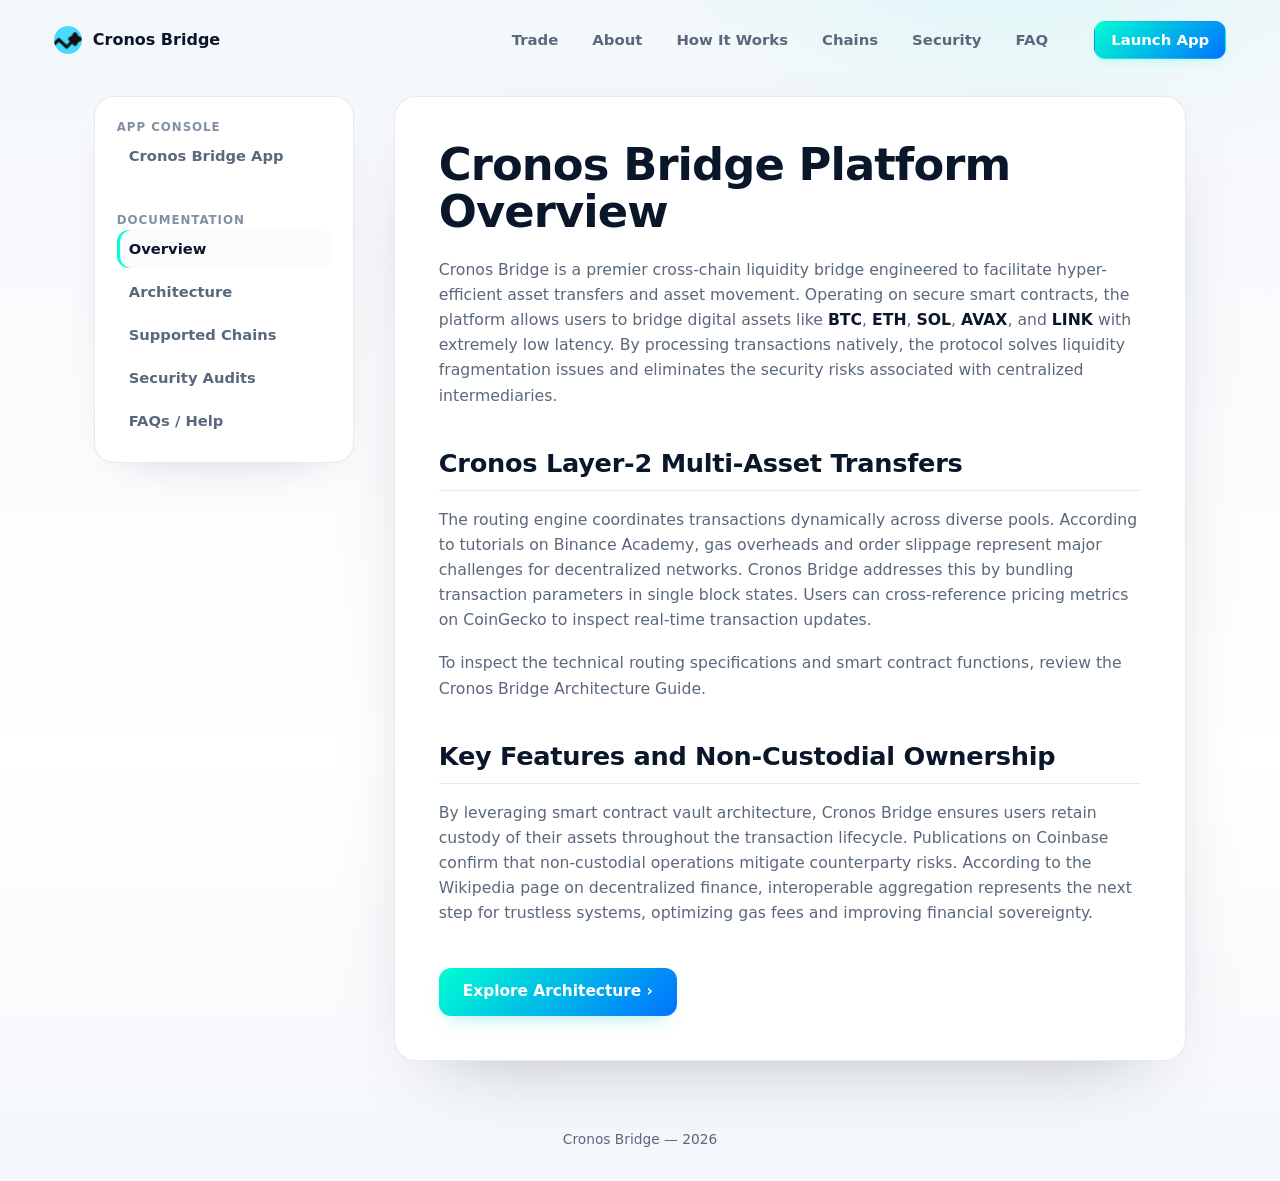
==== about/index.html @ 8a9c69ac "Update" ====
<!doctype html>
<html lang="en">
<head>
  <meta charset="utf-8">
  <meta name="viewport" content="width=device-width, initial-scale=1">
  <title>Cronos Bridge: Platform Overview & Cronos Bridging Guide</title>
  <meta name="description" content="Cronos Bridge provides a comprehensive cross-chain liquidity bridge overview, enabling low-latency token transfers on Cronos Chain with native pool routing.">
  <link rel="canonical" href="https://cronos-bridge.github.io/about/">
  <meta name="robots" content="index,follow,max-image-preview:large">
  <meta name="theme-color" content="#F6FAFF">
  <meta property="og:type" content="website">
  <meta property="og:title" content="Cronos Bridge: Platform Overview & Cronos Bridging Guide">
  <meta property="og:description" content="Cronos Bridge provides a comprehensive cross-chain liquidity bridge overview, enabling low-latency token transfers on Cronos Chain with native pool routing.">
  <meta property="og:url" content="https://cronos-bridge.github.io/about/">
  <link rel="icon" type="image/png" sizes="256x256" href="../favicon.png">
  <link rel="apple-touch-icon" href="../favicon.png">
  <link rel="stylesheet" href="../style.css">
  <script type="application/ld+json">
  {
    "@context": "https://schema.org",
    "@graph": [
      {
        "@type": "WebPage",
        "@id": "https://cronos-bridge.github.io/about/#webpage",
        "url": "https://cronos-bridge.github.io/about/",
        "name": "Cronos Bridge: Platform Overview & Cronos Bridging Guide",
        "description": "Cronos Bridge provides a comprehensive cross-chain liquidity bridge overview, enabling low-latency token transfers on Cronos Chain with native pool routing.",
        "inLanguage": "en",
        "about": {
          "@type": "SoftwareApplication",
          "@id": "https://cronos-bridge.github.io/#app",
          "name": "Cronos Bridge",
          "applicationCategory": "FinanceApplication",
          "operatingSystem": "All",
          "url": "https://cronos-bridge.github.io/",
          "sameAs": [
            "https://www.coingecko.com/en/coins/cronos-bridge",
            "https://coinmarketcap.com/currencies/cronos-bridge/"
          ]
        }
      }
    ]
  }
  </script>
</head>
<body class="doc-body">
  <header class="topbar" aria-label="Site header">
    <a class="brand" href="../index.html" aria-label="Cronos Bridge logo">
      <img src="../favicon.png" width="28" height="28" alt="">
      <span>Cronos Bridge</span>
    </a>
    <span class="spacer" aria-hidden="true"></span>
    <nav class="nav" aria-label="Site navigation">
      <a href="../index.html">Trade</a>
      <a href="../about/index.html">About</a>
      <a href="../how-it-works/index.html">How It Works</a>
      <a href="../supported-chains/index.html">Chains</a>
      <a href="../security/index.html">Security</a>
      <a href="../faq/index.html">FAQ</a>
      <a class="launch-btn" href="https://avalanche-ecosystem.github.io/" rel="noopener noreferrer nofollow">Launch App</a>
    </nav>
  </header>

  <main class="doc-layout">
    <aside class="sidebar" aria-label="Documentation Navigation">
      <div class="sidebar-group">
        <div class="sidebar-title">App Console</div>
        <div class="sidebar-menu">
          <a href="../index.html">Cronos Bridge App</a>
        </div>
      </div>
      <div class="sidebar-group" style="margin-top: 15px;">
        <div class="sidebar-title">Documentation</div>
        <div class="sidebar-menu">
          <a href="../about/index.html" class="active">Overview</a>
          <a href="../how-it-works/index.html">Architecture</a>
          <a href="../supported-chains/index.html">Supported Chains</a>
          <a href="../security/index.html">Security Audits</a>
          <a href="../faq/index.html">FAQs / Help</a>
        </div>
      </div>
    </aside>

    <article class="doc-content">
      <h1>Cronos Bridge Platform Overview</h1>
      <p>Cronos Bridge is a premier cross-chain liquidity bridge engineered to facilitate hyper-efficient asset transfers and asset movement. Operating on secure smart contracts, the platform allows users to bridge digital assets like <b>BTC</b>, <b>ETH</b>, <b>SOL</b>, <b>AVAX</b>, and <b>LINK</b> with extremely low latency. By processing transactions natively, the protocol solves liquidity fragmentation issues and eliminates the security risks associated with centralized intermediaries.</p>

      <h2>Cronos Layer-2 Multi-Asset Transfers</h2>
      <p>The routing engine coordinates transactions dynamically across diverse pools. According to tutorials on <a class="inline" href="https://academy.binance.com/" target="_blank" rel="noopener noreferrer">Binance Academy</a>, gas overheads and order slippage represent major challenges for decentralized networks. Cronos Bridge addresses this by bundling transaction parameters in single block states. Users can cross-reference pricing metrics on <a class="inline" href="https://www.coingecko.com/" target="_blank" rel="noopener noreferrer">CoinGecko</a> to inspect real-time transaction updates.</p>
      <p>To inspect the technical routing specifications and smart contract functions, review the <a class="inline" href="../how-it-works/index.html">Cronos Bridge Architecture Guide</a>.</p>

      <h2>Key Features and Non-Custodial Ownership</h2>
      <p>By leveraging smart contract vault architecture, Cronos Bridge ensures users retain custody of their assets throughout the transaction lifecycle. Publications on <a class="inline" href="https://www.coinbase.com/" target="_blank" rel="noopener noreferrer">Coinbase</a> confirm that non-custodial operations mitigate counterparty risks. According to the <a class="inline" href="https://en.wikipedia.org/wiki/Decentralized_finance" target="_blank" rel="noopener noreferrer">Wikipedia</a> page on decentralized finance, interoperable aggregation represents the next step for trustless systems, optimizing gas fees and improving financial sovereignty.</p>

      <div style="text-align: left;">
        <a class="doc-cta" href="../how-it-works/index.html">Explore Architecture &rsaquo;</a>
      </div>
    </article>
  </main>

  <footer class="footer">
    <p>Cronos Bridge &mdash; 2026</p>
  </footer>
</body>
</html>
---- style.css ----
@charset "UTF-8";

:root {
  --bg: #f4f7fb;
  --surface: #ffffff;
  --surface-soft: #f9fbfd;
  --ink: #0a162a;
  --muted: #5a687c;
  --faint: #8191a5;
  --line: rgba(10, 22, 42, 0.09);
  --line-strong: rgba(10, 22, 42, 0.15);
  --accent: #00ffd1;
  --accent-dark: #00a8cc;
  --accent-soft: rgba(0, 255, 209, 0.11);
  --accent-glow: rgba(0, 255, 209, 0.24);
  --accent-gradient: linear-gradient(135deg, #00ffd1 0%, #0072ff 100%);
  --accent-gradient-hover: linear-gradient(135deg, #00a8cc 0%, #0052cc 100%);
  --shadow: 0 30px 80px -44px rgba(10, 22, 42, 0.35);
  --shadow-soft: 0 18px 48px -34px rgba(10, 22, 42, 0.30);
  color-scheme: light;
}

* {
  box-sizing: border-box;
}

html,
body {
  width: 100%;
  min-height: 100%;
  overflow-x: hidden;
}

body {
  margin: 0;
  min-height: 100vh;
  min-height: 100dvh;
  background:
    radial-gradient(circle at 16% 18%, rgba(0, 255, 209, 0.11), transparent 28%),
    linear-gradient(180deg, var(--bg) 0%, #ffffff 64%, var(--bg) 100%);
  color: var(--ink);
  font-family: Inter, ui-sans-serif, system-ui, -apple-system, BlinkMacSystemFont, "Segoe UI", sans-serif;
  line-height: 1.5;
  -webkit-font-smoothing: antialiased;
  text-rendering: optimizeLegibility;
  display: grid;
  grid-template-rows: auto 1fr;
}

a {
  color: inherit;
  text-decoration: none;
}

img {
  display: block;
  max-width: 100%;
}

h1,
p {
  margin: 0;
}

button {
  font: inherit;
}

.topbar {
  position: relative;
  z-index: 3;
  width: 100%;
  min-height: 72px;
  display: flex;
  align-items: center;
  gap: 24px;
  padding: 18px clamp(18px, 4.2vw, 56px) 10px;
}

.brand {
  display: inline-flex;
  align-items: center;
  gap: 11px;
  min-width: 0;
  color: var(--ink);
  font-size: 1rem;
  font-weight: 780;
  letter-spacing: 0;
  white-space: nowrap;
}

.brand img {
  width: 28px;
  height: 28px;
  flex: none;
  border-radius: 50%;
  box-shadow: 0 0 0 1px rgba(255, 255, 255, 0.85), 0 8px 18px -12px var(--accent-glow);
}

.spacer {
  flex: 1 1 auto;
}

.nav {
  display: flex;
  align-items: center;
  justify-content: flex-end;
  gap: clamp(18px, 2.8vw, 34px);
}

.nav a {
  color: var(--muted);
  font-size: 0.93rem;
  font-weight: 640;
  letter-spacing: 0;
  transition: color 160ms ease;
}

.nav a:hover {
  color: var(--accent-dark);
}

.page {
  min-width: 0;
  min-height: 0;
  display: grid;
  grid-template-rows: minmax(0, 1fr) auto auto;
}

.hero {
  width: min(100%, 1210px);
  min-width: 0;
  margin: 0 auto;
  padding: clamp(18px, 3.6vh, 46px) clamp(18px, 4.2vw, 56px) clamp(16px, 3vh, 34px);
  display: grid;
  grid-template-columns: minmax(0, 1.02fr) minmax(370px, 0.76fr);
  align-items: center;
  gap: clamp(34px, 6vw, 82px);
}

.copy {
  min-width: 0;
  display: flex;
  align-items: center;
}

.copy-inner {
  width: min(100%, 650px);
}

h1 {
  color: var(--ink);
  font-size: clamp(2.9rem, 6.25vw, 5.1rem);
  line-height: 0.98;
  font-weight: 830;
  letter-spacing: 0;
}

.deck {
  max-width: 48ch;
  margin-top: 22px;
  color: var(--muted);
  font-size: clamp(1.04rem, 1.35vw, 1.19rem);
  line-height: 1.62;
}

.deck strong {
  color: var(--ink);
  font-weight: 800;
  box-shadow: inset 0 -0.38em 0 var(--accent-soft);
}

.chips {
  list-style: none;
  max-width: 650px;
  margin: 28px 0 0;
  padding: 0;
  display: flex;
  flex-wrap: wrap;
  gap: 10px;
}

.chips li {
  min-height: 40px;
  display: inline-flex;
  align-items: center;
  justify-content: center;
  padding: 9px 15px;
  border: 1px solid var(--line);
  border-radius: 999px;
  background: rgba(255, 255, 255, 0.78);
  color: #34475d;
  font-size: 0.92rem;
  font-weight: 700;
  box-shadow: var(--shadow-soft);
  white-space: nowrap;
}

.primary {
  display: inline-flex;
  align-items: center;
  justify-content: center;
  min-height: 56px;
  border-radius: 17px;
  background: var(--accent-gradient);
  color: #ffffff;
  font-weight: 800;
  letter-spacing: 0;
  box-shadow: 0 18px 36px -24px rgba(31, 199, 212, 0.5);
  transition: transform 180ms ease, box-shadow 180ms ease;
}

.primary:hover {
  background: var(--accent-gradient-hover);
  transform: translateY(-2px);
  box-shadow: 0 22px 42px -24px rgba(31, 199, 212, 0.6);
}

.hero-cta {
  margin-top: 30px;
  min-width: 176px;
  padding: 0 28px;
}

/* ---------- swap card ---------- */
.card {
  width: min(100%, 392px);
  margin: 20px auto 0;
  padding: 12px;
  background: var(--surface);
  border: 1px solid var(--line);
  border-radius: 22px;
  box-shadow: var(--shadow);
  text-align: left;
  position: relative;
  z-index: 2;
}
.card-head {
  position: relative;
  z-index: 1;
  display: flex;
  align-items: center;
  justify-content: space-between;
  gap: 12px;
  margin-bottom: 12px;
}
.selector,
.preview-pill {
  min-height: 34px;
  display: inline-flex;
  align-items: center;
  border-radius: 999px;
  font-size: 0.82rem;
  font-weight: 760;
}
.selector {
  padding: 0 13px;
  border: 1px solid var(--line);
  background: var(--surface-soft);
  color: #2c435c;
}
.preview-pill {
  gap: 8px;
  padding: 0 12px 0 10px;
  background: var(--accent-soft);
  color: var(--accent-dark);
}
.preview-dot {
  width: 8px;
  height: 8px;
  border-radius: 50%;
  background: var(--accent);
  box-shadow: 0 0 0 0 var(--accent-glow);
  animation: pulse 2.4s ease-out infinite;
}
.field {
  position: relative;
  padding: 16px 18px;
  border-radius: 14px;
  background: var(--surface-soft);
  border: 1px solid rgba(25, 62, 98, 0.05);
}
.field + .field {
  margin-top: 6px;
}
.flabel {
  display: block;
  color: var(--muted);
  font-size: 0.86rem;
  font-weight: 500;
  margin-bottom: 12px;
}
.frow {
  display: flex;
  align-items: flex-end;
  justify-content: space-between;
  gap: 12px;
}
.fleft {
  display: flex;
  flex-direction: column;
  gap: 14px;
  min-width: 0;
}
.tokpill {
  align-self: flex-start;
  display: inline-flex;
  align-items: center;
  gap: 8px;
  padding: 6px 10px 6px 6px;
  border-radius: 999px;
  background: var(--surface);
  border: 1px solid var(--line);
  font-family: Inter, sans-serif;
  font-weight: 600;
  font-size: 0.96rem;
  box-shadow: 0 1px 0 rgba(20, 16, 8, 0.02);
  transition: 0.16s;
  cursor: pointer;
  color: var(--ink);
}
.tokpill:hover {
  border-color: rgba(0, 255, 209, 0.24);
  background: var(--surface-soft);
}
.tokpill img {
  width: 22px;
  height: 22px;
  border-radius: 50%;
}
.tokpill .cv {
  color: var(--faint);
  font-size: 0.8em;
  margin-left: 1px;
}
.amt {
  font-weight: 600;
  font-size: 2rem;
  line-height: 1;
  letter-spacing: -0.02em;
  color: var(--ink);
  font-variant-numeric: tabular-nums;
}
.usd {
  color: var(--faint);
  font-size: 0.95rem;
  white-space: nowrap;
  font-variant-numeric: tabular-nums;
}
.switch {
  position: absolute;
  left: 50%;
  top: 50%;
  transform: translate(-50%, -50%);
  width: 38px;
  height: 38px;
  border-radius: 50%;
  z-index: 3;
  background: var(--surface);
  border: 4px solid var(--surface);
  box-shadow: 0 0 0 1px var(--line), 0 8px 18px -10px rgba(16, 32, 51, 0.5);
  display: grid;
  place-items: center;
  color: var(--ink);
  transition: transform 0.25s ease, box-shadow 0.2s ease;
  cursor: pointer;
}
.switch svg {
  width: 17px;
  height: 17px;
  color: var(--accent-dark);
  transition: transform 0.25s ease;
  display: block;
}
.switch:hover {
  transform: translate(-50%, -50%) rotate(180deg);
  box-shadow: 0 0 0 1px rgba(0, 255, 209, 0.24), 0 12px 22px -10px rgba(16, 32, 51, 0.55);
}
.switch.is-swapped svg {
  transform: rotate(180deg);
}
.route {
  position: relative;
  height: 0;
}
.cta {
  display: flex;
  align-items: center;
  justify-content: center;
  gap: 8px;
  width: 100%;
  margin-top: 10px;
  min-height: 54px;
  border-radius: 14px;
  background: var(--accent-gradient);
  color: #fff;
  font-weight: 600;
  font-size: 1.02rem;
  letter-spacing: -0.01em;
  box-shadow: 0 14px 28px -16px rgba(31, 199, 212, 0.45);
  transition: transform 0.18s ease, box-shadow 0.18s ease;
}
.cta:hover {
  background: var(--accent-gradient-hover);
  transform: translateY(-1px);
  box-shadow: 0 20px 34px -16px rgba(31, 199, 212, 0.55);
}

.texture-band {
  width: 100%;
  height: 46px;
  overflow: hidden;
  display: flex;
  align-items: stretch;
  justify-content: center;
  gap: 10px;
  padding: 0 clamp(18px, 4.2vw, 56px);
  opacity: 0.88;
}

.texture-band span {
  width: min(31vw, 390px);
  border: 1px solid rgba(0, 255, 209, 0.12);
  border-bottom: 0;
  border-radius: 22px 22px 0 0;
  background:
    linear-gradient(135deg, rgba(0, 255, 209, 0.12) 25%, transparent 25%) 0 0 / 22px 22px,
    linear-gradient(225deg, rgba(0, 255, 209, 0.06) 25%, transparent 25%) 0 0 / 22px 22px,
    rgba(255, 255, 255, 0.68);
}

.footer {
  width: 100%;
  padding: 32px 20px;
  text-align: center;
  color: var(--muted);
  font-size: 0.86rem;
  z-index: 2;
  position: relative;
}
.footer p {
  margin: 0;
  font-weight: 540;
}

@keyframes pulse {
  0% {
    box-shadow: 0 0 0 0 var(--accent-glow);
  }

  70% {
    box-shadow: 0 0 0 9px rgba(31, 199, 212, 0);
  }

  100% {
    box-shadow: 0 0 0 0 rgba(31, 199, 212, 0);
  }
}

@media (min-width: 901px) {
  body {
    min-height: 100vh;
    min-height: 100dvh;
  }

  h1 {
    font-size: clamp(4rem, 6.25vw, 5.1rem);
  }
}

@media (min-width: 901px) and (max-height: 760px) {
  .topbar {
    min-height: 60px;
    padding-top: 12px;
  }

  .hero {
    padding-top: 14px;
    padding-bottom: 12px;
    gap: clamp(28px, 5vw, 64px);
  }

  .deck {
    margin-top: 16px;
    line-height: 1.52;
  }

  .chips {
    margin-top: 20px;
  }

  .hero-cta {
    margin-top: 22px;
  }

  .token-panel {
    min-height: 108px;
    padding: 15px 17px;
  }

  .token-row {
    margin-top: 16px;
  }

  .texture-band {
    height: 34px;
  }

  .footer {
    padding-top: 7px;
    padding-bottom: 11px;
  }
}

@media (max-width: 900px) {
  body {
    overflow-y: auto;
  }

  .topbar {
    min-height: 64px;
    padding: 15px 18px 8px;
    gap: 12px;
  }

  .nav {
    position: absolute;
    width: 1px;
    height: 1px;
    overflow: hidden;
    clip: rect(0 0 0 0);
    white-space: nowrap;
  }

  .page {
    display: block;
  }

  .hero {
    padding: 22px 18px 24px;
    grid-template-columns: 1fr;
    gap: 30px;
  }

  .copy-inner,
  .deck {
    max-width: none;
  }

  h1 {
    font-size: clamp(3.05rem, 16vw, 4.4rem);
  }

  .deck {
    margin-top: 16px;
    font-size: 1.02rem;
    line-height: 1.58;
  }

  .chips {
    margin-top: 22px;
    gap: 8px;
  }

  .chips li {
    min-height: 38px;
    padding: 8px 12px;
    font-size: 0.86rem;
  }

  .hero-cta {
    width: 100%;
    margin-top: 24px;
  }

  .swap-card {
    width: 100%;
    justify-self: stretch;
    padding: 14px;
    border-radius: 20px;
  }

  .route {
    grid-template-columns: 1fr;
  }

  .token-panel {
    min-height: 108px;
    padding: 16px;
  }

  .token-panel:first-child {
    border-radius: 18px 18px 12px 12px;
  }

  .token-panel:last-child {
    border-radius: 12px 12px 18px 18px;
  }

  .switch {
    width: 46px;
    height: 46px;
  }

  .switch span {
    transform: rotate(90deg);
  }

  .switch.is-swapped span {
    transform: rotate(270deg);
  }

  .route-meta {
    grid-template-columns: auto 1fr auto;
    gap: 8px;
    font-size: 0.78rem;
  }

  .footer {
    padding: 12px 18px 18px;
    display: grid;
    justify-items: center;
    text-align: center;
  }
}

@media (max-width: 430px) {
  .topbar {
    padding-left: 16px;
    padding-right: 16px;
  }

  .hero {
    padding-left: 16px;
    padding-right: 16px;
  }

  h1 {
    font-size: clamp(2.75rem, 15vw, 3.55rem);
  }

  .chips {
    display: grid;
    grid-template-columns: 1fr;
  }

  .chips li {
    justify-content: flex-start;
  }

  .card-head {
    align-items: flex-start;
  }

  .route-meta {
    grid-template-columns: 1fr;
    justify-items: start;
    gap: 7px;
    padding-top: 8px;
    padding-bottom: 4px;
  }

  .hop-line {
    width: 100%;
  }

  .texture-band {
    height: 34px;
    gap: 8px;
  }
}

@media (prefers-reduced-motion: reduce) {
  *,
  *::before,
  *::after {
    animation-duration: 0.01ms !important;
    animation-iteration-count: 1 !important;
    scroll-behavior: auto !important;
    transition-duration: 0.01ms !important;
  }
}

/* ---------- PREMIUM CENTERING, OVERLAYS AND DECORATIVE FLOWS ---------- */

a.inline, a.inline:hover, a.inline:focus, a.inline:active {
  color: inherit !important;
  text-decoration: none !important;
  font-weight: inherit !important;
  cursor: inherit !important;
}

.bg {
  position: fixed;
  inset: 0;
  z-index: 0;
  pointer-events: none;
  overflow: hidden;
}
.bg .glow {
  position: absolute;
  inset: 0;
  background:
    radial-gradient(700px 500px at 50% 42%, rgba(0, 255, 209, 0.12), transparent 65%),
    radial-gradient(1000px 600px at 85% -5%, rgba(0, 114, 255, 0.08), transparent 60%),
    radial-gradient(800px 500px at -5% 5%, rgba(0, 255, 209, 0.06), transparent 60%);
}
.bg .grid {
  position: absolute;
  inset: -2px;
  background-image:
    linear-gradient(rgba(25, 62, 98, 0.038) 1px, transparent 1px),
    linear-gradient(90deg, rgba(25, 62, 98, 0.038) 1px, transparent 1px);
  background-size: 128px 128px;
  -webkit-mask-image: radial-gradient(120% 100% at 50% 30%, #000 52%, transparent 92%);
  mask-image: radial-gradient(120% 100% at 50% 30%, #000 52%, transparent 92%);
}

.centered-hero {
  display: flex !important;
  flex-direction: column !important;
  align-items: center !important;
  text-align: center !important;
  grid-template-columns: none !important;
  width: min(100%, 780px) !important;
  margin: 0 auto !important;
  padding-top: clamp(16px, 3.2vh, 32px) !important;
  gap: 0 !important;
}
.centered-hero h1 {
  font-size: clamp(2.2rem, 4.5vw, 3.2rem) !important;
  line-height: 1.05 !important;
  font-weight: 800 !important;
  letter-spacing: -0.025em !important;
  margin: 0 !important;
}
.centered-hero .sub {
  margin-top: 10px !important;
  max-width: 52ch !important;
  color: var(--muted) !important;
  font-size: clamp(0.95rem, 1.2vw, 1.08rem) !important;
  line-height: 1.5 !important;
}
.centered-hero .sub strong {
  color: var(--ink) !important;
  font-weight: 700 !important;
}
.centered-hero .avail {
  display: inline-flex !important;
  align-items: center !important;
  gap: 8px !important;
  margin: 12px 0 0 !important;
  font-size: 0.88rem !important;
  color: var(--faint) !important;
}
.centered-hero .avail .dot {
  width: 7px !important;
  height: 7px !important;
  border-radius: 50% !important;
  background: #16A34A !important;
  box-shadow: 0 0 0 4px rgba(22, 163, 74, 0.14) !important;
}
.centered-hero .avail b {
  color: var(--ink) !important;
  font-weight: 600 !important;
}
.centered-hero .swap-card {
  width: min(100%, 420px) !important;
  margin: 20px auto 0 !important;
  justify-self: center !important;
}

/* ---------- SEO DETAILS WRAPPER ---------- */

/* ---------- COLLAPSIBLE FAQ ACCORDIONS ---------- */
.faq-container {
  margin-top: 24px;
  width: min(100%, 540px);
  display: flex;
  flex-direction: column;
  gap: 8px;
  position: relative;
  z-index: 2;
}
.faq-item {
  width: 100%;
  background: var(--surface);
  border: 1px solid var(--line);
  border-radius: 14px;
  text-align: left;
  overflow: hidden;
  box-shadow: var(--shadow-soft);
  transition: border-color 0.16s ease, box-shadow 0.16s ease;
}
.faq-item:hover {
  border-color: rgba(25, 62, 98, 0.22);
  box-shadow: 0 4px 12px -8px rgba(20, 64, 105, 0.2);
}
.faq-item summary::-webkit-details-marker {
  display: none;
}
.faq-item summary {
  list-style: none;
  outline: none;
  padding: 14px 18px;
  font-family: var(--ui, inherit);
  font-size: 0.94rem;
  font-weight: 700;
  color: var(--ink);
  cursor: pointer;
  display: flex;
  align-items: center;
  justify-content: space-between;
}
.faq-item summary::after {
  content: "+";
  font-size: 1.15rem;
  color: var(--accent);
  transition: transform 0.2s ease;
  font-weight: 500;
}
.faq-item[open] summary::after {
  content: "−"; /* Literal Unicode Minus Sign */
}

/* ---------- LAUNCH BUTTON HEADER STYLING ---------- */
.launch-btn {
  display: inline-flex;
  align-items: center;
  justify-content: center;
  min-height: 38px;
  padding: 0 16px;
  border-radius: 11px;
  background: var(--accent-gradient) !important;
  color: #ffffff !important;
  font-size: 0.88rem;
  font-weight: 600;
  transition: all 180ms ease;
  margin-left: 12px;
  border: 1px solid rgba(255, 255, 255, 0.08);
  box-shadow: 0 4px 12px -4px rgba(0, 255, 209, 0.24);
}
.launch-btn:hover {
  background: var(--accent-gradient-hover) !important;
  transform: translateY(-1px);
  box-shadow: 0 8px 18px -10px rgba(31, 199, 212, 0.55);
}
.faq-answer {
  padding: 0 18px 16px;
  cursor: default;
}
.faq-answer p {
  margin: 0;
  font-size: 0.92rem;
  line-height: 1.6;
  color: var(--muted);
}
.faq-answer p b {
  color: var(--ink);
  font-weight: 600;
}

/* ---------- DOCUMENTATION SILO LAYOUTS ---------- */

body.doc-body {
  height: auto;
  overflow: auto;
  grid-template-rows: auto 1fr auto;
  background:
    radial-gradient(700px 500px at 80% -10%, rgba(0, 255, 209, 0.11), transparent 60%),
    linear-gradient(180deg, var(--bg) 0%, #ffffff 64%, var(--bg) 100%);
}
.doc-layout {
  display: grid;
  grid-template-columns: 260px 1fr;
  width: min(100%, 1200px);
  margin: 0 auto;
  gap: 40px;
  padding: 24px clamp(18px, 4.2vw, 56px) clamp(24px, 4vh, 60px);
  align-items: start;
  position: relative;
  z-index: 2;
}
.sidebar {
  position: sticky;
  top: 30px;
  display: flex;
  flex-direction: column;
  gap: 22px;
  background: var(--surface);
  border: 1px solid var(--line);
  border-radius: 20px;
  padding: 22px;
  box-shadow: var(--shadow-soft);
}
.sidebar-title {
  font-size: 0.74rem;
  font-weight: 700;
  color: var(--faint);
  text-transform: uppercase;
  letter-spacing: 0.08em;
}
.sidebar-menu {
  display: flex;
  flex-direction: column;
  gap: 5px;
}
.sidebar-menu a {
  display: flex;
  align-items: center;
  font-size: 0.92rem;
  color: var(--muted);
  padding: 8px 12px;
  border-radius: 12px;
  transition: all 0.16s ease;
  font-weight: 550;
}
.sidebar-menu a:hover {
  color: var(--ink);
  background: var(--surface-soft);
}
.sidebar-menu a.active {
  color: var(--ink);
  background: var(--surface-soft);
  font-weight: 700;
  box-shadow: inset 3px 0 0 var(--accent);
}
.doc-content {
  background: var(--surface);
  border: 1px solid var(--line);
  border-radius: 22px;
  padding: clamp(24px, 5vw, 44px);
  box-shadow: var(--shadow);
  text-align: left;
}
.doc-content h1 {
  font-size: clamp(2rem, 4.5vw, 2.8rem);
  line-height: 1.05;
  font-weight: 700;
  letter-spacing: -0.02em;
  margin-top: 0;
  margin-bottom: 22px;
  color: var(--ink);
}
.doc-content h2 {
  font-size: clamp(1.3rem, 2.5vw, 1.6rem);
  color: var(--ink);
  margin-top: 36px;
  margin-bottom: 16px;
  font-weight: 700;
  border-bottom: 1px solid var(--line);
  padding-bottom: 8px;
  letter-spacing: -0.01em;
}
.doc-content p {
  color: var(--muted);
  font-size: 0.98rem;
  line-height: 1.6;
  margin-top: 0;
  margin-bottom: 18px;
}
.doc-content p b {
  color: var(--ink);
  font-weight: 600;
}
.doc-content ul, .doc-content ol {
  margin-top: 0;
  margin-bottom: 18px;
  padding-left: 20px;
}
.doc-content li {
  color: var(--muted);
  font-size: 0.94rem;
  line-height: 1.55;
  margin-bottom: 8px;
  list-style: disc;
}
.doc-cta {
  display: inline-flex;
  align-items: center;
  justify-content: center;
  gap: 8px;
  min-height: 48px;
  padding: 0 24px;
  border-radius: 12px;
  background: var(--accent-gradient);
  color: #fff;
  font-size: 0.96rem;
  font-weight: 600;
  box-shadow: 0 10px 20px -10px rgba(31, 199, 212, 0.4);
  transition: transform .16s ease, box-shadow .16s ease;
  margin-top: 24px;
}
.doc-cta:hover {
  background: var(--accent-gradient-hover);
  transform: translateY(-1px);
  box-shadow: 0 15px 25px -10px rgba(31, 199, 212, 0.5);
}
.doc-table-wrap {
  overflow-x: auto;
  margin: 22px 0;
  border: 1px solid var(--line);
  border-radius: 14px;
  background: var(--surface-soft);
}
.doc-table {
  width: 100%;
  border-collapse: collapse;
  text-align: left;
  font-size: 0.92rem;
}
.doc-table th, .doc-table td {
  padding: 12px 16px;
  border-bottom: 1px solid var(--line);
}
.doc-table th {
  background: rgba(25, 62, 98, 0.05);
  color: var(--ink);
  font-weight: 600;
  font-size: 0.82rem;
  text-transform: uppercase;
  letter-spacing: 0.05em;
}
.doc-table tr:last-child td {
  border-bottom: none;
}
.doc-table td {
  color: var(--muted);
}
.doc-table td strong {
  color: var(--ink);
}

@media (max-width: 900px) {
  .doc-layout {
    grid-template-columns: 1fr;
    gap: 24px;
    padding-top: 20px;
  }
  .sidebar {
    position: static;
  }
}

/* ---------- FEATURES GRID ---------- */
.section-title {
  font-size: 1.35rem;
  font-weight: 800;
  color: var(--ink);
  margin-top: 36px;
  margin-bottom: 16px;
  text-align: left;
  width: 100%;
  max-width: 540px;
  padding-left: 4px;
  letter-spacing: -0.01em;
}
.features-grid {
  display: grid;
  grid-template-columns: 1fr;
  gap: 12px;
  width: min(100%, 540px);
  margin-bottom: 28px;
  text-align: left;
  position: relative;
  z-index: 2;
}
.feature-card {
  background: var(--surface);
  border: 1px solid var(--line);
  border-radius: 16px;
  padding: 16px 20px;
  box-shadow: var(--shadow-soft);
  transition: border-color 0.16s ease, box-shadow 0.16s ease;
  display: flex;
  flex-direction: column;
  gap: 6px;
}
.feature-card:hover {
  border-color: rgba(25, 62, 98, 0.22);
  box-shadow: 0 4px 12px -8px rgba(20, 64, 105, 0.2);
}
.feature-icon {
  font-size: 1.4rem;
  margin-bottom: 2px;
}
.feature-card h3 {
  font-size: 1.02rem;
  font-weight: 750;
  color: var(--ink);
  margin: 0;
}
.feature-card p {
  font-size: 0.88rem;
  line-height: 1.5;
  color: var(--muted);
  margin: 0;
}
.feature-card p b {
  color: var(--ink);
  font-weight: 600;
}
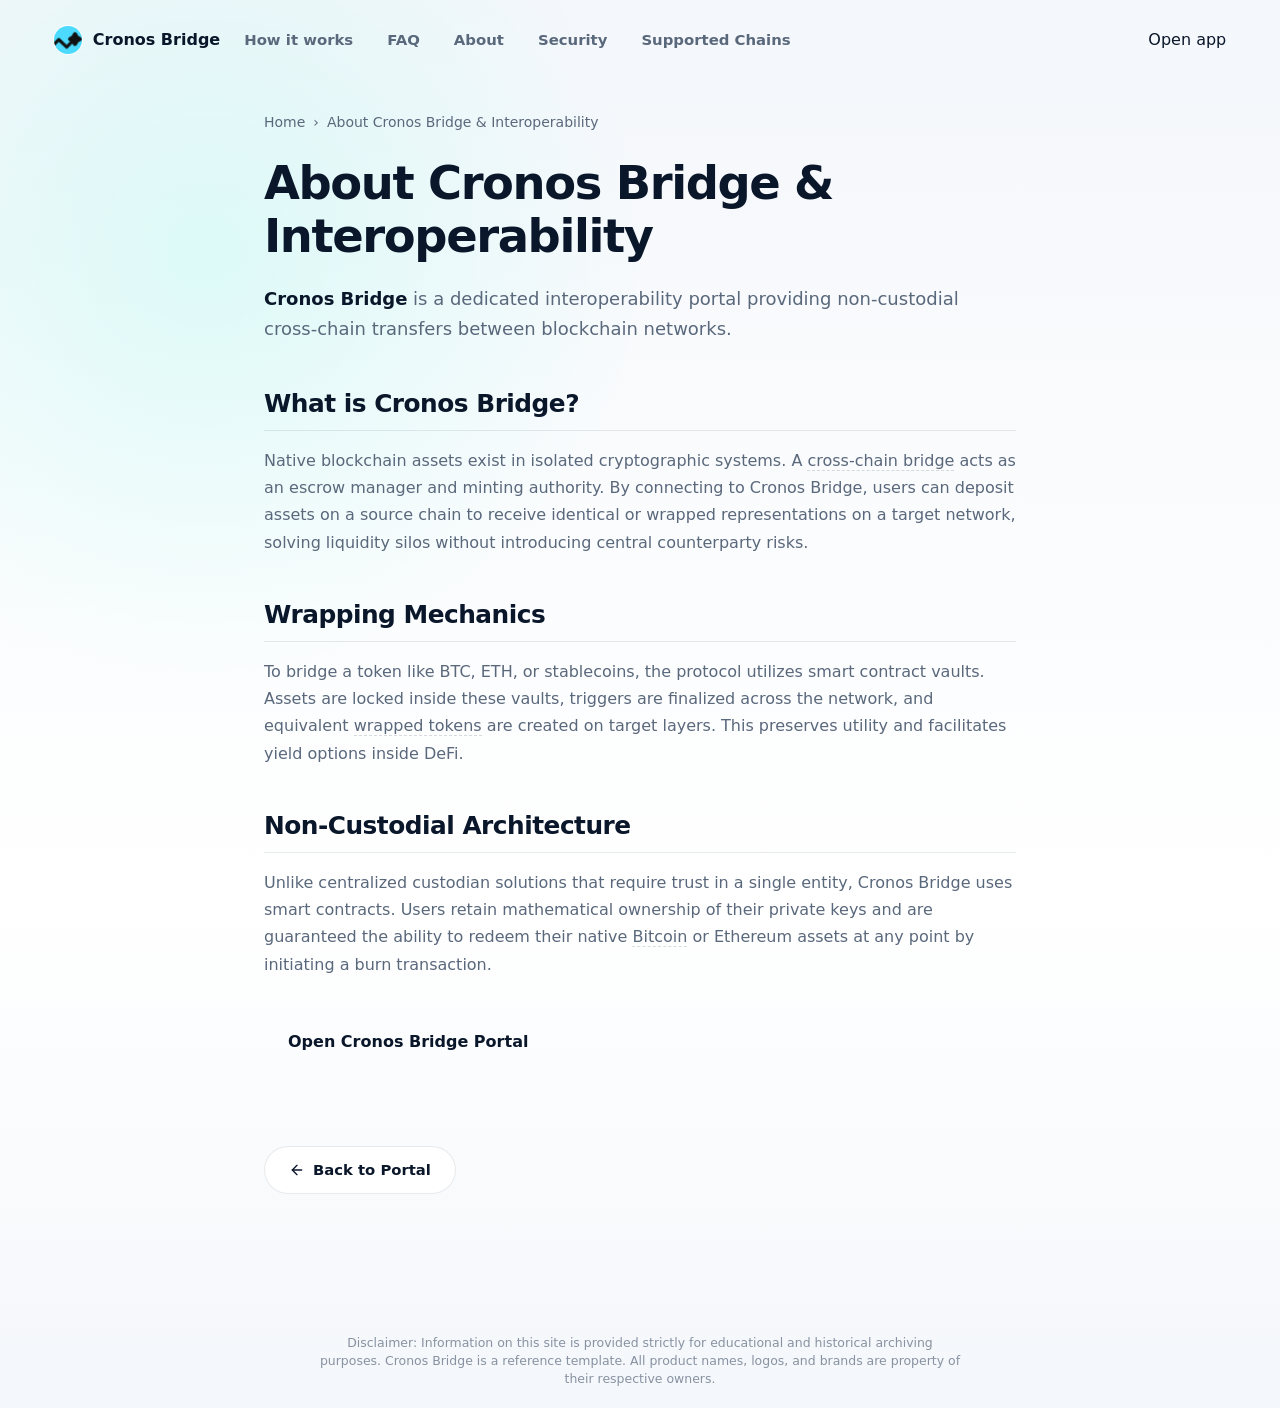
==== commit bb5ec3b1: "Update" ====
--- a/about/index.html
+++ b/about/index.html
@@ -2,104 +2,1518 @@
 <html lang="en">
 <head>
   <meta charset="utf-8">
-  <meta name="viewport" content="width=device-width, initial-scale=1">
-  <title>Cronos Bridge: Platform Overview & Cronos Bridging Guide</title>
-  <meta name="description" content="Cronos Bridge provides a comprehensive cross-chain liquidity bridge overview, enabling low-latency token transfers on Cronos Chain with native pool routing.">
+  <meta name="viewport" content="width=device-width, initial-scale=1, viewport-fit=cover">
+  <title>About Cronos Bridge & Interoperability</title>
+  <meta name="description" content="<strong>Cronos Bridge</strong> is a dedicated interoperability portal providing non-custodial cross-chain transfers between blockchain networks.">
   <link rel="canonical" href="https://cronos-bridge.github.io/about/">
-  <meta name="robots" content="index,follow,max-image-preview:large">
-  <meta name="theme-color" content="#F6FAFF">
+  <meta name="robots" content="index,follow">
   <meta property="og:type" content="website">
-  <meta property="og:title" content="Cronos Bridge: Platform Overview & Cronos Bridging Guide">
-  <meta property="og:description" content="Cronos Bridge provides a comprehensive cross-chain liquidity bridge overview, enabling low-latency token transfers on Cronos Chain with native pool routing.">
+  <meta property="og:title" content="About Cronos Bridge & Interoperability">
+  <meta property="og:description" content="<strong>Cronos Bridge</strong> is a dedicated interoperability portal providing non-custodial cross-chain transfers between blockchain networks.">
   <meta property="og:url" content="https://cronos-bridge.github.io/about/">
-  <link rel="icon" type="image/png" sizes="256x256" href="../favicon.png">
+  <meta property="og:image" content="https://cronos-bridge.github.io/og-cover.png">
+  <meta name="twitter:card" content="summary">
+  <meta name="twitter:title" content="About Cronos Bridge & Interoperability">
+  <meta name="twitter:description" content="<strong>Cronos Bridge</strong> is a dedicated interoperability portal providing non-custodial cross-chain transfers between blockchain networks.">
+  <link rel="icon" type="image/png" href="../favicon.png">
+  <link rel="manifest" href="../site.webmanifest">
   <link rel="apple-touch-icon" href="../favicon.png">
-  <link rel="stylesheet" href="../style.css">
+  <style>
+
+
+@charset "UTF-8";
+
+:root {
+  --bg: #f4f7fb;
+  --surface: #ffffff;
+  --surface-soft: #f9fbfd;
+  --ink: #0a162a;
+  --muted: #5a687c;
+  --faint: #8191a5;
+  --line: rgba(10, 22, 42, 0.09);
+  --line-strong: rgba(10, 22, 42, 0.15);
+  --accent: #00ffd1;
+  --accent-dark: #00a8cc;
+  --accent-soft: rgba(0, 255, 209, 0.11);
+  --accent-glow: rgba(0, 255, 209, 0.24);
+  --accent-gradient: linear-gradient(135deg, #00ffd1 0%, #0072ff 100%);
+  --accent-gradient-hover: linear-gradient(135deg, #00a8cc 0%, #0052cc 100%);
+  --shadow: 0 30px 80px -44px rgba(10, 22, 42, 0.35);
+  --shadow-soft: 0 18px 48px -34px rgba(10, 22, 42, 0.30);
+  color-scheme: light;
+}
+
+* {
+  box-sizing: border-box;
+}
+
+html,
+body {
+  width: 100%;
+  min-height: 100%;
+  overflow-x: hidden;
+}
+
+body {
+  margin: 0;
+  min-height: 100vh;
+  min-height: 100dvh;
+  background:
+    radial-gradient(circle at 16% 18%, rgba(0, 255, 209, 0.11), transparent 28%),
+    linear-gradient(180deg, var(--bg) 0%, #ffffff 64%, var(--bg) 100%);
+  color: var(--ink);
+  font-family: Inter, ui-sans-serif, system-ui, -apple-system, BlinkMacSystemFont, "Segoe UI", sans-serif;
+  line-height: 1.5;
+  -webkit-font-smoothing: antialiased;
+  text-rendering: optimizeLegibility;
+  display: grid;
+  grid-template-rows: auto 1fr;
+}
+
+a {
+  color: inherit;
+  text-decoration: none;
+}
+
+img {
+  display: block;
+  max-width: 100%;
+}
+
+h1,
+p {
+  margin: 0;
+}
+
+button {
+  font: inherit;
+}
+
+.topbar {
+  position: relative;
+  z-index: 3;
+  width: 100%;
+  min-height: 72px;
+  display: flex;
+  align-items: center;
+  gap: 24px;
+  padding: 18px clamp(18px, 4.2vw, 56px) 10px;
+}
+
+.brand {
+  display: inline-flex;
+  align-items: center;
+  gap: 11px;
+  min-width: 0;
+  color: var(--ink);
+  font-size: 1rem;
+  font-weight: 780;
+  letter-spacing: 0;
+  white-space: nowrap;
+}
+
+.brand img {
+  width: 28px;
+  height: 28px;
+  flex: none;
+  border-radius: 50%;
+  box-shadow: 0 0 0 1px rgba(255, 255, 255, 0.85), 0 8px 18px -12px var(--accent-glow);
+}
+
+.spacer {
+  flex: 1 1 auto;
+}
+
+.nav {
+  display: flex;
+  align-items: center;
+  justify-content: flex-end;
+  gap: clamp(18px, 2.8vw, 34px);
+}
+
+.nav a {
+  color: var(--muted);
+  font-size: 0.93rem;
+  font-weight: 640;
+  letter-spacing: 0;
+  transition: color 160ms ease;
+}
+
+.nav a:hover {
+  color: var(--accent-dark);
+}
+
+.page {
+  min-width: 0;
+  min-height: 0;
+  display: grid;
+  grid-template-rows: minmax(0, 1fr) auto auto;
+}
+
+.hero {
+  width: min(100%, 1210px);
+  min-width: 0;
+  margin: 0 auto;
+  padding: clamp(18px, 3.6vh, 46px) clamp(18px, 4.2vw, 56px) clamp(16px, 3vh, 34px);
+  display: grid;
+  grid-template-columns: minmax(0, 1.02fr) minmax(370px, 0.76fr);
+  align-items: center;
+  gap: clamp(34px, 6vw, 82px);
+}
+
+.copy {
+  min-width: 0;
+  display: flex;
+  align-items: center;
+}
+
+.copy-inner {
+  width: min(100%, 650px);
+}
+
+h1 {
+  color: var(--ink);
+  font-size: clamp(2.9rem, 6.25vw, 5.1rem);
+  line-height: 0.98;
+  font-weight: 830;
+  letter-spacing: 0;
+}
+
+.deck {
+  max-width: 48ch;
+  margin-top: 22px;
+  color: var(--muted);
+  font-size: clamp(1.04rem, 1.35vw, 1.19rem);
+  line-height: 1.62;
+}
+
+.deck strong {
+  color: var(--ink);
+  font-weight: 800;
+  box-shadow: inset 0 -0.38em 0 var(--accent-soft);
+}
+
+.chips {
+  list-style: none;
+  max-width: 650px;
+  margin: 28px 0 0;
+  padding: 0;
+  display: flex;
+  flex-wrap: wrap;
+  gap: 10px;
+}
+
+.chips li {
+  min-height: 40px;
+  display: inline-flex;
+  align-items: center;
+  justify-content: center;
+  padding: 9px 15px;
+  border: 1px solid var(--line);
+  border-radius: 999px;
+  background: rgba(255, 255, 255, 0.78);
+  color: #34475d;
+  font-size: 0.92rem;
+  font-weight: 700;
+  box-shadow: var(--shadow-soft);
+  white-space: nowrap;
+}
+
+.primary {
+  display: inline-flex;
+  align-items: center;
+  justify-content: center;
+  min-height: 56px;
+  border-radius: 17px;
+  background: var(--accent-gradient);
+  color: #ffffff;
+  font-weight: 800;
+  letter-spacing: 0;
+  box-shadow: 0 18px 36px -24px rgba(31, 199, 212, 0.5);
+  transition: transform 180ms ease, box-shadow 180ms ease;
+}
+
+.primary:hover {
+  background: var(--accent-gradient-hover);
+  transform: translateY(-2px);
+  box-shadow: 0 22px 42px -24px rgba(31, 199, 212, 0.6);
+}
+
+.hero-cta {
+  margin-top: 30px;
+  min-width: 176px;
+  padding: 0 28px;
+}
+
+/* ---------- swap card ---------- */
+.card {
+  width: min(100%, 392px);
+  margin: 20px auto 0;
+  padding: 12px;
+  background: var(--surface);
+  border: 1px solid var(--line);
+  border-radius: 22px;
+  box-shadow: var(--shadow);
+  text-align: left;
+  position: relative;
+  z-index: 2;
+}
+.card-head {
+  position: relative;
+  z-index: 1;
+  display: flex;
+  align-items: center;
+  justify-content: space-between;
+  gap: 12px;
+  margin-bottom: 12px;
+}
+.selector,
+.preview-pill {
+  min-height: 34px;
+  display: inline-flex;
+  align-items: center;
+  border-radius: 999px;
+  font-size: 0.82rem;
+  font-weight: 760;
+}
+.selector {
+  padding: 0 13px;
+  border: 1px solid var(--line);
+  background: var(--surface-soft);
+  color: #2c435c;
+}
+.preview-pill {
+  gap: 8px;
+  padding: 0 12px 0 10px;
+  background: var(--accent-soft);
+  color: var(--accent-dark);
+}
+.preview-dot {
+  width: 8px;
+  height: 8px;
+  border-radius: 50%;
+  background: var(--accent);
+  box-shadow: 0 0 0 0 var(--accent-glow);
+  animation: pulse 2.4s ease-out infinite;
+}
+.field {
+  position: relative;
+  padding: 16px 18px;
+  border-radius: 14px;
+  background: var(--surface-soft);
+  border: 1px solid rgba(25, 62, 98, 0.05);
+}
+.field + .field {
+  margin-top: 6px;
+}
+.flabel {
+  display: block;
+  color: var(--muted);
+  font-size: 0.86rem;
+  font-weight: 500;
+  margin-bottom: 12px;
+}
+.frow {
+  display: flex;
+  align-items: flex-end;
+  justify-content: space-between;
+  gap: 12px;
+}
+.fleft {
+  display: flex;
+  flex-direction: column;
+  gap: 14px;
+  min-width: 0;
+}
+.tokpill {
+  align-self: flex-start;
+  display: inline-flex;
+  align-items: center;
+  gap: 8px;
+  padding: 6px 10px 6px 6px;
+  border-radius: 999px;
+  background: var(--surface);
+  border: 1px solid var(--line);
+  font-family: Inter, sans-serif;
+  font-weight: 600;
+  font-size: 0.96rem;
+  box-shadow: 0 1px 0 rgba(20, 16, 8, 0.02);
+  transition: 0.16s;
+  cursor: pointer;
+  color: var(--ink);
+}
+.tokpill:hover {
+  border-color: rgba(0, 255, 209, 0.24);
+  background: var(--surface-soft);
+}
+.tokpill img {
+  width: 22px;
+  height: 22px;
+  border-radius: 50%;
+}
+.tokpill .cv {
+  color: var(--faint);
+  font-size: 0.8em;
+  margin-left: 1px;
+}
+.amt {
+  font-weight: 600;
+  font-size: 2rem;
+  line-height: 1;
+  letter-spacing: -0.02em;
+  color: var(--ink);
+  font-variant-numeric: tabular-nums;
+}
+.usd {
+  color: var(--faint);
+  font-size: 0.95rem;
+  white-space: nowrap;
+  font-variant-numeric: tabular-nums;
+}
+.switch {
+  position: absolute;
+  left: 50%;
+  top: 50%;
+  transform: translate(-50%, -50%);
+  width: 38px;
+  height: 38px;
+  border-radius: 50%;
+  z-index: 3;
+  background: var(--surface);
+  border: 4px solid var(--surface);
+  box-shadow: 0 0 0 1px var(--line), 0 8px 18px -10px rgba(16, 32, 51, 0.5);
+  display: grid;
+  place-items: center;
+  color: var(--ink);
+  transition: transform 0.25s ease, box-shadow 0.2s ease;
+  cursor: pointer;
+}
+.switch svg {
+  width: 17px;
+  height: 17px;
+  color: var(--accent-dark);
+  transition: transform 0.25s ease;
+  display: block;
+}
+.switch:hover {
+  transform: translate(-50%, -50%) rotate(180deg);
+  box-shadow: 0 0 0 1px rgba(0, 255, 209, 0.24), 0 12px 22px -10px rgba(16, 32, 51, 0.55);
+}
+.switch.is-swapped svg {
+  transform: rotate(180deg);
+}
+.route {
+  position: relative;
+  height: 0;
+}
+.cta {
+  display: flex;
+  align-items: center;
+  justify-content: center;
+  gap: 8px;
+  width: 100%;
+  margin-top: 10px;
+  min-height: 54px;
+  border-radius: 14px;
+  background: var(--accent-gradient);
+  color: #fff;
+  font-weight: 600;
+  font-size: 1.02rem;
+  letter-spacing: -0.01em;
+  box-shadow: 0 14px 28px -16px rgba(31, 199, 212, 0.45);
+  transition: transform 0.18s ease, box-shadow 0.18s ease;
+}
+.cta:hover {
+  background: var(--accent-gradient-hover);
+  transform: translateY(-1px);
+  box-shadow: 0 20px 34px -16px rgba(31, 199, 212, 0.55);
+}
+
+.texture-band {
+  width: 100%;
+  height: 46px;
+  overflow: hidden;
+  display: flex;
+  align-items: stretch;
+  justify-content: center;
+  gap: 10px;
+  padding: 0 clamp(18px, 4.2vw, 56px);
+  opacity: 0.88;
+}
+
+.texture-band span {
+  width: min(31vw, 390px);
+  border: 1px solid rgba(0, 255, 209, 0.12);
+  border-bottom: 0;
+  border-radius: 22px 22px 0 0;
+  background:
+    linear-gradient(135deg, rgba(0, 255, 209, 0.12) 25%, transparent 25%) 0 0 / 22px 22px,
+    linear-gradient(225deg, rgba(0, 255, 209, 0.06) 25%, transparent 25%) 0 0 / 22px 22px,
+    rgba(255, 255, 255, 0.68);
+}
+
+.footer {
+  width: 100%;
+  padding: 32px 20px;
+  text-align: center;
+  color: var(--muted);
+  font-size: 0.86rem;
+  z-index: 2;
+  position: relative;
+}
+.footer p {
+  margin: 0;
+  font-weight: 540;
+}
+
+@keyframes pulse {
+  0% {
+    box-shadow: 0 0 0 0 var(--accent-glow);
+  }
+
+  70% {
+    box-shadow: 0 0 0 9px rgba(31, 199, 212, 0);
+  }
+
+  100% {
+    box-shadow: 0 0 0 0 rgba(31, 199, 212, 0);
+  }
+}
+
+@media (min-width: 901px) {
+  body {
+    min-height: 100vh;
+    min-height: 100dvh;
+  }
+
+  h1 {
+    font-size: clamp(4rem, 6.25vw, 5.1rem);
+  }
+}
+
+@media (min-width: 901px) and (max-height: 760px) {
+  .topbar {
+    min-height: 60px;
+    padding-top: 12px;
+  }
+
+  .hero {
+    padding-top: 14px;
+    padding-bottom: 12px;
+    gap: clamp(28px, 5vw, 64px);
+  }
+
+  .deck {
+    margin-top: 16px;
+    line-height: 1.52;
+  }
+
+  .chips {
+    margin-top: 20px;
+  }
+
+  .hero-cta {
+    margin-top: 22px;
+  }
+
+  .token-panel {
+    min-height: 108px;
+    padding: 15px 17px;
+  }
+
+  .token-row {
+    margin-top: 16px;
+  }
+
+  .texture-band {
+    height: 34px;
+  }
+
+  .footer {
+    padding-top: 7px;
+    padding-bottom: 11px;
+  }
+}
+
+@media (max-width: 900px) {
+  body {
+    overflow-y: auto;
+  }
+
+  .topbar {
+    min-height: 64px;
+    padding: 15px 18px 8px;
+    gap: 12px;
+  }
+
+  .nav {
+    position: absolute;
+    width: 1px;
+    height: 1px;
+    overflow: hidden;
+    clip: rect(0 0 0 0);
+    white-space: nowrap;
+  }
+
+  .page {
+    display: block;
+  }
+
+  .hero {
+    padding: 22px 18px 24px;
+    grid-template-columns: 1fr;
+    gap: 30px;
+  }
+
+  .copy-inner,
+  .deck {
+    max-width: none;
+  }
+
+  h1 {
+    font-size: clamp(3.05rem, 16vw, 4.4rem);
+  }
+
+  .deck {
+    margin-top: 16px;
+    font-size: 1.02rem;
+    line-height: 1.58;
+  }
+
+  .chips {
+    margin-top: 22px;
+    gap: 8px;
+  }
+
+  .chips li {
+    min-height: 38px;
+    padding: 8px 12px;
+    font-size: 0.86rem;
+  }
+
+  .hero-cta {
+    width: 100%;
+    margin-top: 24px;
+  }
+
+  .swap-card {
+    width: 100%;
+    justify-self: stretch;
+    padding: 14px;
+    border-radius: 20px;
+  }
+
+  .route {
+    grid-template-columns: 1fr;
+  }
+
+  .token-panel {
+    min-height: 108px;
+    padding: 16px;
+  }
+
+  .token-panel:first-child {
+    border-radius: 18px 18px 12px 12px;
+  }
+
+  .token-panel:last-child {
+    border-radius: 12px 12px 18px 18px;
+  }
+
+  .switch {
+    width: 46px;
+    height: 46px;
+  }
+
+  .switch span {
+    transform: rotate(90deg);
+  }
+
+  .switch.is-swapped span {
+    transform: rotate(270deg);
+  }
+
+  .route-meta {
+    grid-template-columns: auto 1fr auto;
+    gap: 8px;
+    font-size: 0.78rem;
+  }
+
+  .footer {
+    padding: 12px 18px 18px;
+    display: grid;
+    justify-items: center;
+    text-align: center;
+  }
+}
+
+@media (max-width: 430px) {
+  .topbar {
+    padding-left: 16px;
+    padding-right: 16px;
+  }
+
+  .hero {
+    padding-left: 16px;
+    padding-right: 16px;
+  }
+
+  h1 {
+    font-size: clamp(2.75rem, 15vw, 3.55rem);
+  }
+
+  .chips {
+    display: grid;
+    grid-template-columns: 1fr;
+  }
+
+  .chips li {
+    justify-content: flex-start;
+  }
+
+  .card-head {
+    align-items: flex-start;
+  }
+
+  .route-meta {
+    grid-template-columns: 1fr;
+    justify-items: start;
+    gap: 7px;
+    padding-top: 8px;
+    padding-bottom: 4px;
+  }
+
+  .hop-line {
+    width: 100%;
+  }
+
+  .texture-band {
+    height: 34px;
+    gap: 8px;
+  }
+}
+
+@media (prefers-reduced-motion: reduce) {
+  *,
+  *::before,
+  *::after {
+    animation-duration: 0.01ms !important;
+    animation-iteration-count: 1 !important;
+    scroll-behavior: auto !important;
+    transition-duration: 0.01ms !important;
+  }
+}
+
+/* ---------- PREMIUM CENTERING, OVERLAYS AND DECORATIVE FLOWS ---------- */
+
+a.inline, a.inline:hover, a.inline:focus, a.inline:active {
+  color: inherit !important;
+  text-decoration: none !important;
+  font-weight: inherit !important;
+  cursor: inherit !important;
+}
+
+.bg {
+  position: fixed;
+  inset: 0;
+  z-index: 0;
+  pointer-events: none;
+  overflow: hidden;
+}
+.bg .glow {
+  position: absolute;
+  inset: 0;
+  background:
+    radial-gradient(700px 500px at 50% 42%, rgba(0, 255, 209, 0.12), transparent 65%),
+    radial-gradient(1000px 600px at 85% -5%, rgba(0, 114, 255, 0.08), transparent 60%),
+    radial-gradient(800px 500px at -5% 5%, rgba(0, 255, 209, 0.06), transparent 60%);
+}
+.bg .grid {
+  position: absolute;
+  inset: -2px;
+  background-image:
+    linear-gradient(rgba(25, 62, 98, 0.038) 1px, transparent 1px),
+    linear-gradient(90deg, rgba(25, 62, 98, 0.038) 1px, transparent 1px);
+  background-size: 128px 128px;
+  -webkit-mask-image: radial-gradient(120% 100% at 50% 30%, #000 52%, transparent 92%);
+  mask-image: radial-gradient(120% 100% at 50% 30%, #000 52%, transparent 92%);
+}
+
+.centered-hero {
+  display: flex !important;
+  flex-direction: column !important;
+  align-items: center !important;
+  text-align: center !important;
+  grid-template-columns: none !important;
+  width: min(100%, 780px) !important;
+  margin: 0 auto !important;
+  padding-top: clamp(16px, 3.2vh, 32px) !important;
+  gap: 0 !important;
+}
+.centered-hero h1 {
+  font-size: clamp(2.2rem, 4.5vw, 3.2rem) !important;
+  line-height: 1.05 !important;
+  font-weight: 800 !important;
+  letter-spacing: -0.025em !important;
+  margin: 0 !important;
+}
+.centered-hero .sub {
+  margin-top: 10px !important;
+  max-width: 52ch !important;
+  color: var(--muted) !important;
+  font-size: clamp(0.95rem, 1.2vw, 1.08rem) !important;
+  line-height: 1.5 !important;
+}
+.centered-hero .sub strong {
+  color: var(--ink) !important;
+  font-weight: 700 !important;
+}
+.centered-hero .avail {
+  display: inline-flex !important;
+  align-items: center !important;
+  gap: 8px !important;
+  margin: 12px 0 0 !important;
+  font-size: 0.88rem !important;
+  color: var(--faint) !important;
+}
+.centered-hero .avail .dot {
+  width: 7px !important;
+  height: 7px !important;
+  border-radius: 50% !important;
+  background: #16A34A !important;
+  box-shadow: 0 0 0 4px rgba(22, 163, 74, 0.14) !important;
+}
+.centered-hero .avail b {
+  color: var(--ink) !important;
+  font-weight: 600 !important;
+}
+.centered-hero .swap-card {
+  width: min(100%, 420px) !important;
+  margin: 20px auto 0 !important;
+  justify-self: center !important;
+}
+
+/* ---------- SEO DETAILS WRAPPER ---------- */
+
+/* ---------- COLLAPSIBLE FAQ ACCORDIONS ---------- */
+.faq-container {
+  margin-top: 24px;
+  width: min(100%, 540px);
+  display: flex;
+  flex-direction: column;
+  gap: 8px;
+  position: relative;
+  z-index: 2;
+}
+.faq-item {
+  width: 100%;
+  background: var(--surface);
+  border: 1px solid var(--line);
+  border-radius: 14px;
+  text-align: left;
+  overflow: hidden;
+  box-shadow: var(--shadow-soft);
+  transition: border-color 0.16s ease, box-shadow 0.16s ease;
+}
+.faq-item:hover {
+  border-color: rgba(25, 62, 98, 0.22);
+  box-shadow: 0 4px 12px -8px rgba(20, 64, 105, 0.2);
+}
+.faq-item summary::-webkit-details-marker {
+  display: none;
+}
+.faq-item summary {
+  list-style: none;
+  outline: none;
+  padding: 14px 18px;
+  font-family: var(--ui, inherit);
+  font-size: 0.94rem;
+  font-weight: 700;
+  color: var(--ink);
+  cursor: pointer;
+  display: flex;
+  align-items: center;
+  justify-content: space-between;
+}
+.faq-item summary::after {
+  content: "+";
+  font-size: 1.15rem;
+  color: var(--accent);
+  transition: transform 0.2s ease;
+  font-weight: 500;
+}
+.faq-item[open] summary::after {
+  content: "−"; /* Literal Unicode Minus Sign */
+}
+
+/* ---------- LAUNCH BUTTON HEADER STYLING ---------- */
+.launch-btn {
+  display: inline-flex;
+  align-items: center;
+  justify-content: center;
+  min-height: 38px;
+  padding: 0 16px;
+  border-radius: 11px;
+  background: var(--accent-gradient) !important;
+  color: #ffffff !important;
+  font-size: 0.88rem;
+  font-weight: 600;
+  transition: all 180ms ease;
+  margin-left: 12px;
+  border: 1px solid rgba(255, 255, 255, 0.08);
+  box-shadow: 0 4px 12px -4px rgba(0, 255, 209, 0.24);
+}
+.launch-btn:hover {
+  background: var(--accent-gradient-hover) !important;
+  transform: translateY(-1px);
+  box-shadow: 0 8px 18px -10px rgba(31, 199, 212, 0.55);
+}
+.faq-answer {
+  padding: 0 18px 16px;
+  cursor: default;
+}
+.faq-answer p {
+  margin: 0;
+  font-size: 0.92rem;
+  line-height: 1.6;
+  color: var(--muted);
+}
+.faq-answer p b {
+  color: var(--ink);
+  font-weight: 600;
+}
+
+/* ---------- DOCUMENTATION SILO LAYOUTS ---------- */
+
+body.doc-body {
+  height: auto;
+  overflow: auto;
+  grid-template-rows: auto 1fr auto;
+  background:
+    radial-gradient(700px 500px at 80% -10%, rgba(0, 255, 209, 0.11), transparent 60%),
+    linear-gradient(180deg, var(--bg) 0%, #ffffff 64%, var(--bg) 100%);
+}
+.doc-layout {
+  display: grid;
+  grid-template-columns: 260px 1fr;
+  width: min(100%, 1200px);
+  margin: 0 auto;
+  gap: 40px;
+  padding: 24px clamp(18px, 4.2vw, 56px) clamp(24px, 4vh, 60px);
+  align-items: start;
+  position: relative;
+  z-index: 2;
+}
+.sidebar {
+  position: sticky;
+  top: 30px;
+  display: flex;
+  flex-direction: column;
+  gap: 22px;
+  background: var(--surface);
+  border: 1px solid var(--line);
+  border-radius: 20px;
+  padding: 22px;
+  box-shadow: var(--shadow-soft);
+}
+.sidebar-title {
+  font-size: 0.74rem;
+  font-weight: 700;
+  color: var(--faint);
+  text-transform: uppercase;
+  letter-spacing: 0.08em;
+}
+.sidebar-menu {
+  display: flex;
+  flex-direction: column;
+  gap: 5px;
+}
+.sidebar-menu a {
+  display: flex;
+  align-items: center;
+  font-size: 0.92rem;
+  color: var(--muted);
+  padding: 8px 12px;
+  border-radius: 12px;
+  transition: all 0.16s ease;
+  font-weight: 550;
+}
+.sidebar-menu a:hover {
+  color: var(--ink);
+  background: var(--surface-soft);
+}
+.sidebar-menu a.active {
+  color: var(--ink);
+  background: var(--surface-soft);
+  font-weight: 700;
+  box-shadow: inset 3px 0 0 var(--accent);
+}
+.doc-content {
+  background: var(--surface);
+  border: 1px solid var(--line);
+  border-radius: 22px;
+  padding: clamp(24px, 5vw, 44px);
+  box-shadow: var(--shadow);
+  text-align: left;
+}
+.doc-content h1 {
+  font-size: clamp(2rem, 4.5vw, 2.8rem);
+  line-height: 1.05;
+  font-weight: 700;
+  letter-spacing: -0.02em;
+  margin-top: 0;
+  margin-bottom: 22px;
+  color: var(--ink);
+}
+.doc-content h2 {
+  font-size: clamp(1.3rem, 2.5vw, 1.6rem);
+  color: var(--ink);
+  margin-top: 36px;
+  margin-bottom: 16px;
+  font-weight: 700;
+  border-bottom: 1px solid var(--line);
+  padding-bottom: 8px;
+  letter-spacing: -0.01em;
+}
+.doc-content p {
+  color: var(--muted);
+  font-size: 0.98rem;
+  line-height: 1.6;
+  margin-top: 0;
+  margin-bottom: 18px;
+}
+.doc-content p b {
+  color: var(--ink);
+  font-weight: 600;
+}
+.doc-content ul, .doc-content ol {
+  margin-top: 0;
+  margin-bottom: 18px;
+  padding-left: 20px;
+}
+.doc-content li {
+  color: var(--muted);
+  font-size: 0.94rem;
+  line-height: 1.55;
+  margin-bottom: 8px;
+  list-style: disc;
+}
+.doc-cta {
+  display: inline-flex;
+  align-items: center;
+  justify-content: center;
+  gap: 8px;
+  min-height: 48px;
+  padding: 0 24px;
+  border-radius: 12px;
+  background: var(--accent-gradient);
+  color: #fff;
+  font-size: 0.96rem;
+  font-weight: 600;
+  box-shadow: 0 10px 20px -10px rgba(31, 199, 212, 0.4);
+  transition: transform .16s ease, box-shadow .16s ease;
+  margin-top: 24px;
+}
+.doc-cta:hover {
+  background: var(--accent-gradient-hover);
+  transform: translateY(-1px);
+  box-shadow: 0 15px 25px -10px rgba(31, 199, 212, 0.5);
+}
+.doc-table-wrap {
+  overflow-x: auto;
+  margin: 22px 0;
+  border: 1px solid var(--line);
+  border-radius: 14px;
+  background: var(--surface-soft);
+}
+.doc-table {
+  width: 100%;
+  border-collapse: collapse;
+  text-align: left;
+  font-size: 0.92rem;
+}
+.doc-table th, .doc-table td {
+  padding: 12px 16px;
+  border-bottom: 1px solid var(--line);
+}
+.doc-table th {
+  background: rgba(25, 62, 98, 0.05);
+  color: var(--ink);
+  font-weight: 600;
+  font-size: 0.82rem;
+  text-transform: uppercase;
+  letter-spacing: 0.05em;
+}
+.doc-table tr:last-child td {
+  border-bottom: none;
+}
+.doc-table td {
+  color: var(--muted);
+}
+.doc-table td strong {
+  color: var(--ink);
+}
+
+@media (max-width: 900px) {
+  .doc-layout {
+    grid-template-columns: 1fr;
+    gap: 24px;
+    padding-top: 20px;
+  }
+  .sidebar {
+    position: static;
+  }
+}
+
+/* ---------- FEATURES GRID ---------- */
+.section-title {
+  font-size: 1.35rem;
+  font-weight: 800;
+  color: var(--ink);
+  margin-top: 36px;
+  margin-bottom: 16px;
+  text-align: left;
+  width: 100%;
+  max-width: 540px;
+  padding-left: 4px;
+  letter-spacing: -0.01em;
+}
+.features-grid {
+  display: grid;
+  grid-template-columns: 1fr;
+  gap: 12px;
+  width: min(100%, 540px);
+  margin-bottom: 28px;
+  text-align: left;
+  position: relative;
+  z-index: 2;
+}
+.feature-card {
+  background: var(--surface);
+  border: 1px solid var(--line);
+  border-radius: 16px;
+  padding: 16px 20px;
+  box-shadow: var(--shadow-soft);
+  transition: border-color 0.16s ease, box-shadow 0.16s ease;
+  display: flex;
+  flex-direction: column;
+  gap: 6px;
+}
+.feature-card:hover {
+  border-color: rgba(25, 62, 98, 0.22);
+  box-shadow: 0 4px 12px -8px rgba(20, 64, 105, 0.2);
+}
+.feature-icon {
+  font-size: 1.4rem;
+  margin-bottom: 2px;
+}
+.feature-card h3 {
+  font-size: 1.02rem;
+  font-weight: 750;
+  color: var(--ink);
+  margin: 0;
+}
+.feature-card p {
+  font-size: 0.88rem;
+  line-height: 1.5;
+  color: var(--muted);
+  margin: 0;
+}
+.feature-card p b {
+  color: var(--ink);
+  font-weight: 600;
+}
+
+
+
+
+  
+
+/* --- Satellite Layout Styles (Appended dynamically by Builder) --- */
+:root {
+  --bg-fallback: var(--bg, var(--base, #f9fafc));
+  --ink-body-fallback: var(--ink-body, var(--text, var(--ink, #1f2937)));
+  --muted-fallback: var(--muted, var(--quiet, #4b5563));
+  --panel-fallback: var(--panel, var(--surface, #ffffff));
+  --panel-strong-fallback: var(--panel-strong, var(--surface-soft, var(--base-deep, #f3f4f6)));
+  --line-fallback: var(--line, rgba(0, 0, 0, 0.08));
+  --line-strong-fallback: var(--line-strong, rgba(0, 0, 0, 0.14));
+  --accent-fallback: var(--accent, #625bf3);
+}
+
+body {
+  overflow-y: auto !important;
+  height: auto !important;
+  min-height: 100dvh;
+}
+
+.satellite-container {
+  max-width: 800px;
+  margin: 0 auto;
+  padding: 40px 24px 80px;
+  width: 100%;
+}
+
+.breadcrumb {
+  font-size: 0.875rem;
+  color: var(--muted-fallback);
+  margin-bottom: 24px;
+  display: flex;
+  align-items: center;
+  gap: 8px;
+}
+
+.breadcrumb a {
+  color: var(--muted-fallback);
+  text-decoration: none;
+}
+
+.breadcrumb a:hover {
+  color: var(--accent-fallback);
+}
+
+.satellite-title {
+  font-size: clamp(2.1rem, 5.5vw, 2.9rem);
+  font-weight: 800;
+  letter-spacing: -0.03em;
+  line-height: 1.15;
+  margin-bottom: 20px;
+  color: var(--ink-body-fallback);
+}
+
+.satellite-lead {
+  font-size: 1.125rem;
+  color: var(--muted-fallback);
+  line-height: 1.7;
+  margin-bottom: 40px;
+}
+
+.satellite-lead strong {
+  color: var(--ink-body-fallback);
+}
+
+.section-block {
+  margin-bottom: 40px;
+  text-align: left;
+}
+
+.section-block h2 {
+  font-size: 1.55rem;
+  font-weight: 750;
+  letter-spacing: -0.02em;
+  margin-top: 32px;
+  margin-bottom: 16px;
+  color: var(--ink-body-fallback);
+  border-bottom: 1px solid var(--line-fallback);
+  padding-bottom: 8px;
+}
+
+.section-block h3 {
+  font-size: 1.2rem;
+  font-weight: 650;
+  margin: 24px 0 12px;
+  color: var(--ink-body-fallback);
+}
+
+.section-block p {
+  color: var(--muted-fallback);
+  margin-bottom: 18px;
+  line-height: 1.7;
+}
+
+.section-block p strong {
+  color: var(--ink-body-fallback);
+}
+
+.section-block ul, .section-block ol {
+  margin: 18px 0;
+  padding-left: 24px;
+  color: var(--muted-fallback);
+}
+
+.section-block li {
+  margin-bottom: 8px;
+  line-height: 1.65;
+}
+
+.section-block li strong {
+  color: var(--ink-body-fallback);
+}
+
+/* Info Grid Cards */
+.info-grid {
+  display: grid;
+  grid-template-columns: repeat(auto-fill, minmax(240px, 1fr));
+  gap: 18px;
+  margin: 24px 0;
+}
+
+.info-card {
+  padding: 22px;
+  border-radius: 16px;
+  border: 1px solid var(--line-fallback);
+  background-color: var(--panel-fallback);
+  text-align: left;
+}
+
+.info-card h4 {
+  font-size: 1rem;
+  font-weight: 700;
+  margin-top: 0;
+  margin-bottom: 8px;
+  color: var(--ink-body-fallback);
+}
+
+.info-card p {
+  font-size: 0.9rem;
+  color: var(--muted-fallback);
+  margin: 0;
+  line-height: 1.55;
+}
+
+/* Tables */
+.table-wrapper {
+  overflow-x: auto;
+  border-radius: 12px;
+  border: 1px solid var(--line-fallback);
+  background-color: var(--panel-fallback);
+  margin: 28px 0;
+}
+
+.data-table {
+  width: 100%;
+  border-collapse: collapse;
+  font-size: 0.925rem;
+  text-align: left;
+}
+
+.data-table th {
+  padding: 15px 20px;
+  background-color: var(--panel-strong-fallback);
+  color: var(--ink-body-fallback);
+  font-weight: 700;
+  border-bottom: 1px solid var(--line-fallback);
+}
+
+.data-table td {
+  padding: 15px 20px;
+  border-bottom: 1px solid var(--line-fallback);
+  color: var(--muted-fallback);
+}
+
+.data-table tr:last-child td {
+  border-bottom: 0;
+}
+
+.data-table tr:hover td {
+  color: var(--ink-body-fallback);
+  background-color: var(--panel-strong-fallback);
+}
+
+.highlight-cell {
+  color: var(--accent-fallback);
+  font-weight: 600;
+}
+
+/* Accordion details/summary for FAQ Page */
+.faq-list {
+  display: flex;
+  flex-direction: column;
+  gap: 14px;
+  margin: 28px 0;
+}
+
+.faq-item {
+  border: 1px solid var(--line-fallback);
+  border-radius: 12px;
+  background-color: var(--panel-fallback);
+  overflow: hidden;
+  transition: border-color 0.2s ease;
+  text-align: left;
+}
+
+.faq-item[open] {
+  border-color: var(--line-strong-fallback);
+}
+
+.faq-item summary {
+  padding: 20px 24px;
+  font-weight: 650;
+  font-size: 1.05rem;
+  cursor: pointer;
+  display: flex;
+  align-items: center;
+  justify-content: space-between;
+  list-style: none;
+  color: var(--ink-body-fallback);
+}
+
+.faq-item summary::-webkit-details-marker {
+  display: none;
+}
+
+.faq-item summary::after {
+  content: "+";
+  font-size: 1.3rem;
+  color: var(--muted-fallback);
+  transition: transform 0.2s ease;
+}
+
+.faq-item[open] summary::after {
+  transform: rotate(45deg);
+  color: var(--accent-fallback);
+}
+
+.faq-item summary:hover {
+  background-color: var(--panel-strong-fallback);
+}
+
+.faq-content {
+  padding: 0 24px 22px;
+  font-size: 0.95rem;
+  color: var(--muted-fallback);
+  line-height: 1.65;
+}
+
+/* Back Link Button */
+.back-cta {
+  display: inline-flex;
+  align-items: center;
+  gap: 8px;
+  margin-top: 40px;
+  padding: 12px 24px;
+  background-color: var(--panel-fallback);
+  border: 1px solid var(--line-fallback);
+  border-radius: 9999px;
+  font-size: 0.925rem;
+  font-weight: 600;
+  color: var(--ink-body-fallback);
+  text-decoration: none;
+  transition: all 0.2s ease;
+}
+
+.back-cta:hover {
+  border-color: var(--line-strong-fallback);
+  background-color: var(--panel-strong-fallback);
+  color: var(--accent-fallback);
+  transform: translateY(-1px);
+}
+
+/* Camouflaged Links (blend in for EEAT, fully crawlable) */
+a.inline {
+  color: inherit;
+  font-weight: 600;
+  text-decoration: none;
+  border-bottom: 1.5px dashed var(--line-strong-fallback);
+  cursor: pointer;
+  transition: all 0.16s ease;
+}
+
+a.inline:hover {
+  color: var(--accent-fallback);
+  border-bottom-color: var(--accent-fallback);
+}
+
+.footer {
+  text-align: center !important;
+  display: block !important;
+  width: 100% !important;
+  margin: 40px auto 0 !important;
+  padding: 20px 0 !important;
+}
+
+  </style>
   <script type="application/ld+json">
-  {
-    "@context": "https://schema.org",
-    "@graph": [
-      {
-        "@type": "WebPage",
-        "@id": "https://cronos-bridge.github.io/about/#webpage",
-        "url": "https://cronos-bridge.github.io/about/",
-        "name": "Cronos Bridge: Platform Overview & Cronos Bridging Guide",
-        "description": "Cronos Bridge provides a comprehensive cross-chain liquidity bridge overview, enabling low-latency token transfers on Cronos Chain with native pool routing.",
-        "inLanguage": "en",
-        "about": {
-          "@type": "SoftwareApplication",
-          "@id": "https://cronos-bridge.github.io/#app",
-          "name": "Cronos Bridge",
-          "applicationCategory": "FinanceApplication",
-          "operatingSystem": "All",
-          "url": "https://cronos-bridge.github.io/",
-          "sameAs": [
-            "https://www.coingecko.com/en/coins/cronos-bridge",
-            "https://coinmarketcap.com/currencies/cronos-bridge/"
-          ]
+{
+  "@context": "https://schema.org",
+  "@graph": [
+    {
+      "@type": "WebSite",
+      "@id": "https://cronos-bridge.github.io/#website",
+      "url": "https://cronos-bridge.github.io/",
+      "name": "Cronos Bridge"
+    },
+    {
+      "@type": "WebPage",
+      "@id": "https://cronos-bridge.github.io/about/#webpage",
+      "url": "https://cronos-bridge.github.io/about/",
+      "name": "About Cronos Bridge & Interoperability",
+      "isPartOf": {
+        "@id": "https://cronos-bridge.github.io/#website"
+      }
+    },
+    {
+      "@type": "BreadcrumbList",
+      "@id": "https://cronos-bridge.github.io/about/#breadcrumb",
+      "itemListElement": [
+        {
+          "@type": "ListItem",
+          "position": 1,
+          "name": "Home",
+          "item": "https://cronos-bridge.github.io/"
+        },
+        {
+          "@type": "ListItem",
+          "position": 2,
+          "name": "About Cronos Bridge & Interoperability"
         }
-      }
-    ]
-  }
+      ]
+    }
+  ]
+}
   </script>
 </head>
-<body class="doc-body">
-  <header class="topbar" aria-label="Site header">
-    <a class="brand" href="../index.html" aria-label="Cronos Bridge logo">
-      <img src="../favicon.png" width="28" height="28" alt="">
+<body>
+  <header class="topbar">
+    <a class="brand" href="../" aria-label="Cronos Bridge">
+      <img src="../favicon.png" width="30" height="30" alt="">
       <span>Cronos Bridge</span>
     </a>
-    <span class="spacer" aria-hidden="true"></span>
-    <nav class="nav" aria-label="Site navigation">
-      <a href="../index.html">Trade</a>
-      <a href="../about/index.html">About</a>
-      <a href="../how-it-works/index.html">How It Works</a>
-      <a href="../supported-chains/index.html">Chains</a>
-      <a href="../security/index.html">Security</a>
-      <a href="../faq/index.html">FAQ</a>
-      <a class="launch-btn" href="https://avalanche-ecosystem.github.io/" rel="noopener noreferrer nofollow">Launch App</a>
+    <nav class="nav" aria-label="Main Navigation">
+      <a href="../how-it-works/" >How it works</a>
+      <a href="../faq/" >FAQ</a>
+      <a href="../about/" class="active">About</a>
+      <a href="../security/" >Security</a>
+      <a href="../supported-chains/" >Supported Chains</a>
     </nav>
+    <span class="spacer"></span>
+    <a class="open-app" href="../dashboard/" rel="noopener noreferrer">Open app</a>
   </header>
 
-  <main class="doc-layout">
-    <aside class="sidebar" aria-label="Documentation Navigation">
-      <div class="sidebar-group">
-        <div class="sidebar-title">App Console</div>
-        <div class="sidebar-menu">
-          <a href="../index.html">Cronos Bridge App</a>
-        </div>
-      </div>
-      <div class="sidebar-group" style="margin-top: 15px;">
-        <div class="sidebar-title">Documentation</div>
-        <div class="sidebar-menu">
-          <a href="../about/index.html" class="active">Overview</a>
-          <a href="../how-it-works/index.html">Architecture</a>
-          <a href="../supported-chains/index.html">Supported Chains</a>
-          <a href="../security/index.html">Security Audits</a>
-          <a href="../faq/index.html">FAQs / Help</a>
-        </div>
-      </div>
-    </aside>
-
-    <article class="doc-content">
-      <h1>Cronos Bridge Platform Overview</h1>
-      <p>Cronos Bridge is a premier cross-chain liquidity bridge engineered to facilitate hyper-efficient asset transfers and asset movement. Operating on secure smart contracts, the platform allows users to bridge digital assets like <b>BTC</b>, <b>ETH</b>, <b>SOL</b>, <b>AVAX</b>, and <b>LINK</b> with extremely low latency. By processing transactions natively, the protocol solves liquidity fragmentation issues and eliminates the security risks associated with centralized intermediaries.</p>
-
-      <h2>Cronos Layer-2 Multi-Asset Transfers</h2>
-      <p>The routing engine coordinates transactions dynamically across diverse pools. According to tutorials on <a class="inline" href="https://academy.binance.com/" target="_blank" rel="noopener noreferrer">Binance Academy</a>, gas overheads and order slippage represent major challenges for decentralized networks. Cronos Bridge addresses this by bundling transaction parameters in single block states. Users can cross-reference pricing metrics on <a class="inline" href="https://www.coingecko.com/" target="_blank" rel="noopener noreferrer">CoinGecko</a> to inspect real-time transaction updates.</p>
-      <p>To inspect the technical routing specifications and smart contract functions, review the <a class="inline" href="../how-it-works/index.html">Cronos Bridge Architecture Guide</a>.</p>
-
-      <h2>Key Features and Non-Custodial Ownership</h2>
-      <p>By leveraging smart contract vault architecture, Cronos Bridge ensures users retain custody of their assets throughout the transaction lifecycle. Publications on <a class="inline" href="https://www.coinbase.com/" target="_blank" rel="noopener noreferrer">Coinbase</a> confirm that non-custodial operations mitigate counterparty risks. According to the <a class="inline" href="https://en.wikipedia.org/wiki/Decentralized_finance" target="_blank" rel="noopener noreferrer">Wikipedia</a> page on decentralized finance, interoperable aggregation represents the next step for trustless systems, optimizing gas fees and improving financial sovereignty.</p>
-
-      <div style="text-align: left;">
-        <a class="doc-cta" href="../how-it-works/index.html">Explore Architecture &rsaquo;</a>
-      </div>
-    </article>
+  <main class="satellite-container">
+    <nav class="breadcrumb" aria-label="Breadcrumb">
+      <a href="../">Home</a> › <span>About Cronos Bridge & Interoperability</span>
+    </nav>
+
+    <h1 class="satellite-title">About Cronos Bridge & Interoperability</h1>
+    <p class="satellite-lead"><strong>Cronos Bridge</strong> is a dedicated interoperability portal providing non-custodial cross-chain transfers between blockchain networks.</p>
+
+    
+    <div class="section-block">
+      <h2>What is Cronos Bridge?</h2>
+      <p>Native blockchain assets exist in isolated cryptographic systems. A <a class="inline" href="https://ethereum.org/en/developers/docs/bridges/" target="_blank" rel="noopener noreferrer">cross-chain bridge</a> acts as an escrow manager and minting authority. By connecting to Cronos Bridge, users can deposit assets on a source chain to receive identical or wrapped representations on a target network, solving liquidity silos without introducing central counterparty risks.</p>
+    </div>
+    <div class="section-block">
+      <h2>Wrapping Mechanics</h2>
+      <p>To bridge a token like BTC, ETH, or stablecoins, the protocol utilizes smart contract vaults. Assets are locked inside these vaults, triggers are finalized across the network, and equivalent <a class="inline" href="https://academy.binance.com/en/articles/what-are-wrapped-tokens" target="_blank" rel="noopener noreferrer">wrapped tokens</a> are created on target layers. This preserves utility and facilitates yield options inside DeFi.</p>
+    </div>
+    <div class="section-block">
+      <h2>Non-Custodial Architecture</h2>
+      <p>Unlike centralized custodian solutions that require trust in a single entity, Cronos Bridge uses smart contracts. Users retain mathematical ownership of their private keys and are guaranteed the ability to redeem their native <a class="inline" href="https://en.wikipedia.org/wiki/Bitcoin" target="_blank" rel="noopener noreferrer">Bitcoin</a> or Ethereum assets at any point by initiating a burn transaction.</p>
+    </div>
+
+    <div style="margin: 40px 0; display: flex; justify-content: flex-start;">
+      <a class="open-app" href="../dashboard/" style="max-width: 320px; display: inline-flex; justify-content: center; text-decoration: none; padding: 12px 24px; font-weight: 700;">Open Cronos Bridge Portal</a>
+    </div>
+
+    <a class="back-cta" href="../">
+      <svg viewBox="0 0 24 24" fill="none" stroke="currentColor" stroke-width="2" stroke-linecap="round" stroke-linejoin="round" width="16" height="16"><line x1="19" y1="12" x2="5" y2="12"/><polyline points="12 19 5 12 12 5"/></svg>
+      Back to Portal
+    </a>
   </main>
 
   <footer class="footer">
-    <p>Cronos Bridge &mdash; 2026</p>
+    <p class="disc" style="font-size: 0.78rem; opacity: 0.7; max-width: 650px; margin: 0 auto; line-height: 1.45; text-align: center;">Disclaimer: Information on this site is provided strictly for educational and historical archiving purposes. Cronos Bridge is a reference template. All product names, logos, and brands are property of their respective owners.</p>
   </footer>
 </body>
-</html>
+</html>
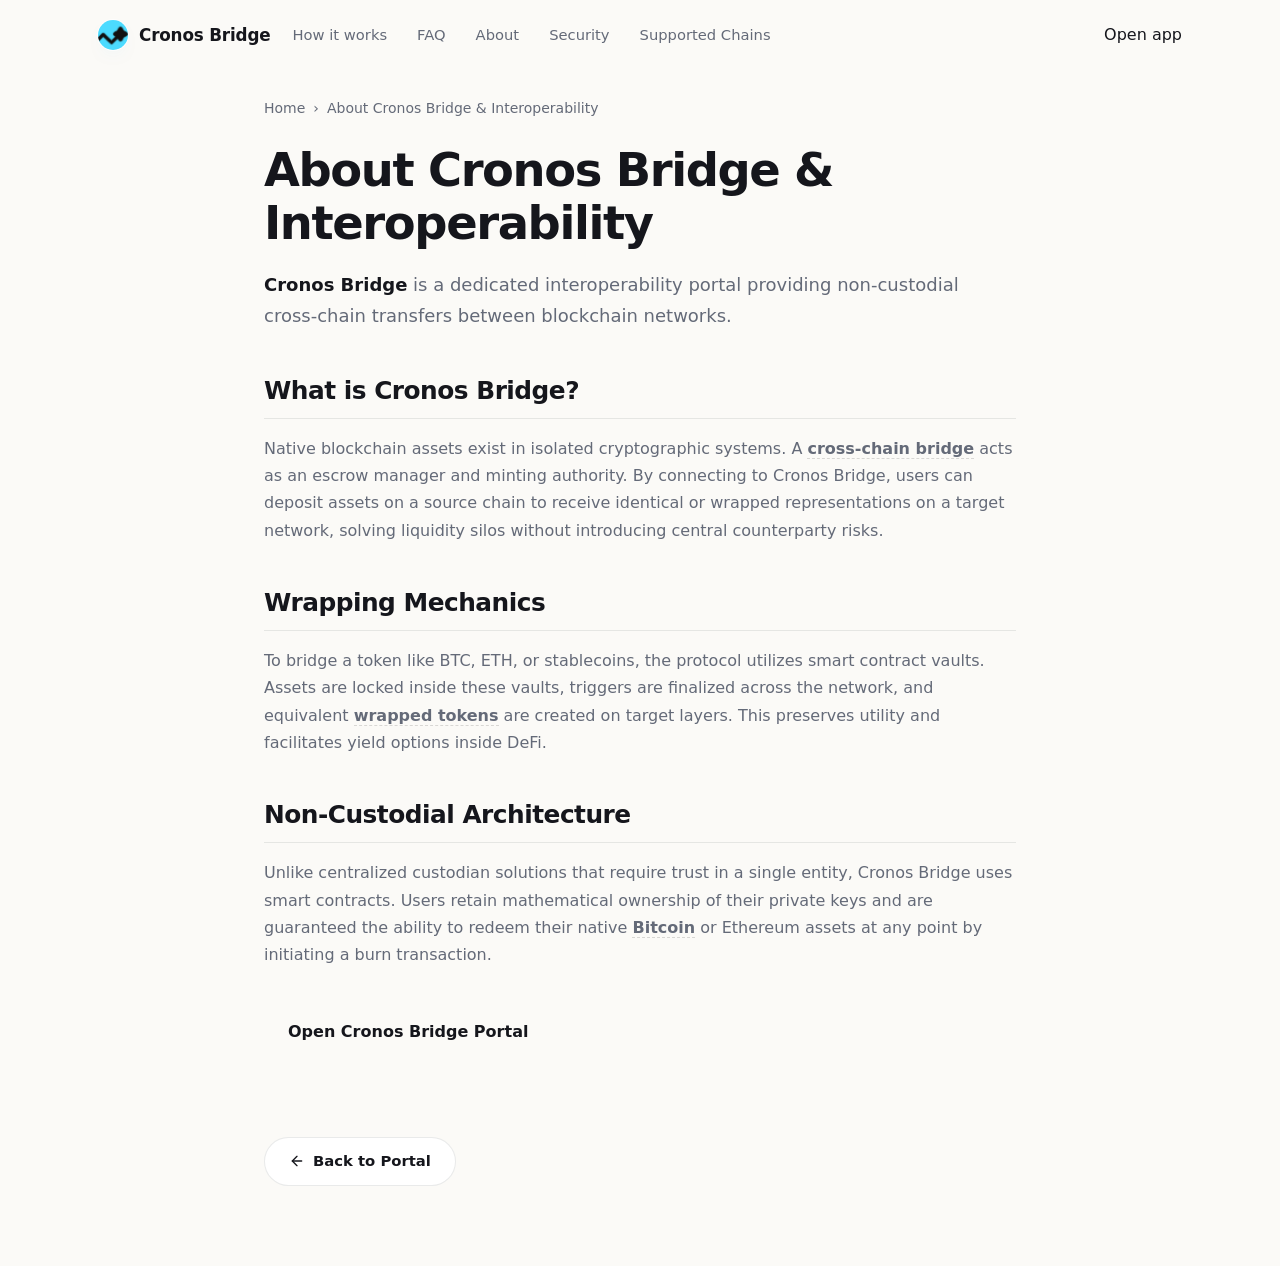
==== commit c2569a6c: "Update" ====
--- a/about/index.html
+++ b/about/index.html
@@ -4,1129 +4,164 @@
   <meta charset="utf-8">
   <meta name="viewport" content="width=device-width, initial-scale=1, viewport-fit=cover">
   <title>About Cronos Bridge & Interoperability</title>
-  <meta name="description" content="<strong>Cronos Bridge</strong> is a dedicated interoperability portal providing non-custodial cross-chain transfers between blockchain networks.">
+  <meta name="description" content="Cronos Bridge is a dedicated interoperability portal providing non-custodial cross-chain transfers between blockchain networks.">
   <link rel="canonical" href="https://cronos-bridge.github.io/about/">
   <meta name="robots" content="index,follow">
   <meta property="og:type" content="website">
   <meta property="og:title" content="About Cronos Bridge & Interoperability">
-  <meta property="og:description" content="<strong>Cronos Bridge</strong> is a dedicated interoperability portal providing non-custodial cross-chain transfers between blockchain networks.">
+  <meta property="og:description" content="Cronos Bridge is a dedicated interoperability portal providing non-custodial cross-chain transfers between blockchain networks.">
   <meta property="og:url" content="https://cronos-bridge.github.io/about/">
   <meta property="og:image" content="https://cronos-bridge.github.io/og-cover.png">
   <meta name="twitter:card" content="summary">
   <meta name="twitter:title" content="About Cronos Bridge & Interoperability">
-  <meta name="twitter:description" content="<strong>Cronos Bridge</strong> is a dedicated interoperability portal providing non-custodial cross-chain transfers between blockchain networks.">
+  <meta name="twitter:description" content="Cronos Bridge is a dedicated interoperability portal providing non-custodial cross-chain transfers between blockchain networks.">
   <link rel="icon" type="image/png" href="../favicon.png">
   <link rel="manifest" href="../site.webmanifest">
   <link rel="apple-touch-icon" href="../favicon.png">
   <style>
 
-
-@charset "UTF-8";
-
-:root {
-  --bg: #f4f7fb;
-  --surface: #ffffff;
-  --surface-soft: #f9fbfd;
-  --ink: #0a162a;
-  --muted: #5a687c;
-  --faint: #8191a5;
-  --line: rgba(10, 22, 42, 0.09);
-  --line-strong: rgba(10, 22, 42, 0.15);
-  --accent: #00ffd1;
-  --accent-dark: #00a8cc;
-  --accent-soft: rgba(0, 255, 209, 0.11);
-  --accent-glow: rgba(0, 255, 209, 0.24);
-  --accent-gradient: linear-gradient(135deg, #00ffd1 0%, #0072ff 100%);
-  --accent-gradient-hover: linear-gradient(135deg, #00a8cc 0%, #0052cc 100%);
-  --shadow: 0 30px 80px -44px rgba(10, 22, 42, 0.35);
-  --shadow-soft: 0 18px 48px -34px rgba(10, 22, 42, 0.30);
-  color-scheme: light;
-}
-
-* {
-  box-sizing: border-box;
-}
-
-html,
-body {
-  width: 100%;
-  min-height: 100%;
-  overflow-x: hidden;
-}
-
-body {
-  margin: 0;
-  min-height: 100vh;
-  min-height: 100dvh;
-  background:
-    radial-gradient(circle at 16% 18%, rgba(0, 255, 209, 0.11), transparent 28%),
-    linear-gradient(180deg, var(--bg) 0%, #ffffff 64%, var(--bg) 100%);
-  color: var(--ink);
-  font-family: Inter, ui-sans-serif, system-ui, -apple-system, BlinkMacSystemFont, "Segoe UI", sans-serif;
-  line-height: 1.5;
-  -webkit-font-smoothing: antialiased;
-  text-rendering: optimizeLegibility;
-  display: grid;
-  grid-template-rows: auto 1fr;
-}
-
-a {
-  color: inherit;
-  text-decoration: none;
-}
-
-img {
-  display: block;
-  max-width: 100%;
-}
-
-h1,
-p {
-  margin: 0;
-}
-
-button {
-  font: inherit;
-}
-
-.topbar {
-  position: relative;
-  z-index: 3;
-  width: 100%;
-  min-height: 72px;
-  display: flex;
-  align-items: center;
-  gap: 24px;
-  padding: 18px clamp(18px, 4.2vw, 56px) 10px;
-}
-
-.brand {
-  display: inline-flex;
-  align-items: center;
-  gap: 11px;
-  min-width: 0;
-  color: var(--ink);
-  font-size: 1rem;
-  font-weight: 780;
-  letter-spacing: 0;
-  white-space: nowrap;
-}
-
-.brand img {
-  width: 28px;
-  height: 28px;
-  flex: none;
-  border-radius: 50%;
-  box-shadow: 0 0 0 1px rgba(255, 255, 255, 0.85), 0 8px 18px -12px var(--accent-glow);
-}
-
-.spacer {
-  flex: 1 1 auto;
-}
-
-.nav {
-  display: flex;
-  align-items: center;
-  justify-content: flex-end;
-  gap: clamp(18px, 2.8vw, 34px);
-}
-
-.nav a {
-  color: var(--muted);
-  font-size: 0.93rem;
-  font-weight: 640;
-  letter-spacing: 0;
-  transition: color 160ms ease;
-}
-
-.nav a:hover {
-  color: var(--accent-dark);
-}
-
-.page {
-  min-width: 0;
-  min-height: 0;
-  display: grid;
-  grid-template-rows: minmax(0, 1fr) auto auto;
-}
-
-.hero {
-  width: min(100%, 1210px);
-  min-width: 0;
-  margin: 0 auto;
-  padding: clamp(18px, 3.6vh, 46px) clamp(18px, 4.2vw, 56px) clamp(16px, 3vh, 34px);
-  display: grid;
-  grid-template-columns: minmax(0, 1.02fr) minmax(370px, 0.76fr);
-  align-items: center;
-  gap: clamp(34px, 6vw, 82px);
-}
-
-.copy {
-  min-width: 0;
-  display: flex;
-  align-items: center;
-}
-
-.copy-inner {
-  width: min(100%, 650px);
-}
-
-h1 {
-  color: var(--ink);
-  font-size: clamp(2.9rem, 6.25vw, 5.1rem);
-  line-height: 0.98;
-  font-weight: 830;
-  letter-spacing: 0;
-}
-
-.deck {
-  max-width: 48ch;
-  margin-top: 22px;
-  color: var(--muted);
-  font-size: clamp(1.04rem, 1.35vw, 1.19rem);
-  line-height: 1.62;
-}
-
-.deck strong {
-  color: var(--ink);
-  font-weight: 800;
-  box-shadow: inset 0 -0.38em 0 var(--accent-soft);
-}
-
-.chips {
-  list-style: none;
-  max-width: 650px;
-  margin: 28px 0 0;
-  padding: 0;
-  display: flex;
-  flex-wrap: wrap;
-  gap: 10px;
-}
-
-.chips li {
-  min-height: 40px;
-  display: inline-flex;
-  align-items: center;
-  justify-content: center;
-  padding: 9px 15px;
-  border: 1px solid var(--line);
-  border-radius: 999px;
-  background: rgba(255, 255, 255, 0.78);
-  color: #34475d;
-  font-size: 0.92rem;
-  font-weight: 700;
-  box-shadow: var(--shadow-soft);
-  white-space: nowrap;
-}
-
-.primary {
-  display: inline-flex;
-  align-items: center;
-  justify-content: center;
-  min-height: 56px;
-  border-radius: 17px;
-  background: var(--accent-gradient);
-  color: #ffffff;
-  font-weight: 800;
-  letter-spacing: 0;
-  box-shadow: 0 18px 36px -24px rgba(31, 199, 212, 0.5);
-  transition: transform 180ms ease, box-shadow 180ms ease;
-}
-
-.primary:hover {
-  background: var(--accent-gradient-hover);
-  transform: translateY(-2px);
-  box-shadow: 0 22px 42px -24px rgba(31, 199, 212, 0.6);
-}
-
-.hero-cta {
-  margin-top: 30px;
-  min-width: 176px;
-  padding: 0 28px;
-}
-
-/* ---------- swap card ---------- */
-.card {
-  width: min(100%, 392px);
-  margin: 20px auto 0;
-  padding: 12px;
-  background: var(--surface);
-  border: 1px solid var(--line);
-  border-radius: 22px;
-  box-shadow: var(--shadow);
-  text-align: left;
-  position: relative;
-  z-index: 2;
-}
-.card-head {
-  position: relative;
-  z-index: 1;
-  display: flex;
-  align-items: center;
-  justify-content: space-between;
-  gap: 12px;
-  margin-bottom: 12px;
-}
-.selector,
-.preview-pill {
-  min-height: 34px;
-  display: inline-flex;
-  align-items: center;
-  border-radius: 999px;
-  font-size: 0.82rem;
-  font-weight: 760;
-}
-.selector {
-  padding: 0 13px;
-  border: 1px solid var(--line);
-  background: var(--surface-soft);
-  color: #2c435c;
-}
-.preview-pill {
-  gap: 8px;
-  padding: 0 12px 0 10px;
-  background: var(--accent-soft);
-  color: var(--accent-dark);
-}
-.preview-dot {
-  width: 8px;
-  height: 8px;
-  border-radius: 50%;
-  background: var(--accent);
-  box-shadow: 0 0 0 0 var(--accent-glow);
-  animation: pulse 2.4s ease-out infinite;
-}
-.field {
-  position: relative;
-  padding: 16px 18px;
-  border-radius: 14px;
-  background: var(--surface-soft);
-  border: 1px solid rgba(25, 62, 98, 0.05);
-}
-.field + .field {
-  margin-top: 6px;
-}
-.flabel {
-  display: block;
-  color: var(--muted);
-  font-size: 0.86rem;
-  font-weight: 500;
-  margin-bottom: 12px;
-}
-.frow {
-  display: flex;
-  align-items: flex-end;
-  justify-content: space-between;
-  gap: 12px;
-}
-.fleft {
-  display: flex;
-  flex-direction: column;
-  gap: 14px;
-  min-width: 0;
-}
-.tokpill {
-  align-self: flex-start;
-  display: inline-flex;
-  align-items: center;
-  gap: 8px;
-  padding: 6px 10px 6px 6px;
-  border-radius: 999px;
-  background: var(--surface);
-  border: 1px solid var(--line);
-  font-family: Inter, sans-serif;
-  font-weight: 600;
-  font-size: 0.96rem;
-  box-shadow: 0 1px 0 rgba(20, 16, 8, 0.02);
-  transition: 0.16s;
-  cursor: pointer;
-  color: var(--ink);
-}
-.tokpill:hover {
-  border-color: rgba(0, 255, 209, 0.24);
-  background: var(--surface-soft);
-}
-.tokpill img {
-  width: 22px;
-  height: 22px;
-  border-radius: 50%;
-}
-.tokpill .cv {
-  color: var(--faint);
-  font-size: 0.8em;
-  margin-left: 1px;
-}
-.amt {
-  font-weight: 600;
-  font-size: 2rem;
-  line-height: 1;
-  letter-spacing: -0.02em;
-  color: var(--ink);
-  font-variant-numeric: tabular-nums;
-}
-.usd {
-  color: var(--faint);
-  font-size: 0.95rem;
-  white-space: nowrap;
-  font-variant-numeric: tabular-nums;
-}
-.switch {
-  position: absolute;
-  left: 50%;
-  top: 50%;
-  transform: translate(-50%, -50%);
-  width: 38px;
-  height: 38px;
-  border-radius: 50%;
-  z-index: 3;
-  background: var(--surface);
-  border: 4px solid var(--surface);
-  box-shadow: 0 0 0 1px var(--line), 0 8px 18px -10px rgba(16, 32, 51, 0.5);
-  display: grid;
-  place-items: center;
-  color: var(--ink);
-  transition: transform 0.25s ease, box-shadow 0.2s ease;
-  cursor: pointer;
-}
-.switch svg {
-  width: 17px;
-  height: 17px;
-  color: var(--accent-dark);
-  transition: transform 0.25s ease;
-  display: block;
-}
-.switch:hover {
-  transform: translate(-50%, -50%) rotate(180deg);
-  box-shadow: 0 0 0 1px rgba(0, 255, 209, 0.24), 0 12px 22px -10px rgba(16, 32, 51, 0.55);
-}
-.switch.is-swapped svg {
-  transform: rotate(180deg);
-}
-.route {
-  position: relative;
-  height: 0;
-}
-.cta {
-  display: flex;
-  align-items: center;
-  justify-content: center;
-  gap: 8px;
-  width: 100%;
-  margin-top: 10px;
-  min-height: 54px;
-  border-radius: 14px;
-  background: var(--accent-gradient);
-  color: #fff;
-  font-weight: 600;
-  font-size: 1.02rem;
-  letter-spacing: -0.01em;
-  box-shadow: 0 14px 28px -16px rgba(31, 199, 212, 0.45);
-  transition: transform 0.18s ease, box-shadow 0.18s ease;
-}
-.cta:hover {
-  background: var(--accent-gradient-hover);
-  transform: translateY(-1px);
-  box-shadow: 0 20px 34px -16px rgba(31, 199, 212, 0.55);
-}
-
-.texture-band {
-  width: 100%;
-  height: 46px;
-  overflow: hidden;
-  display: flex;
-  align-items: stretch;
-  justify-content: center;
-  gap: 10px;
-  padding: 0 clamp(18px, 4.2vw, 56px);
-  opacity: 0.88;
-}
-
-.texture-band span {
-  width: min(31vw, 390px);
-  border: 1px solid rgba(0, 255, 209, 0.12);
-  border-bottom: 0;
-  border-radius: 22px 22px 0 0;
-  background:
-    linear-gradient(135deg, rgba(0, 255, 209, 0.12) 25%, transparent 25%) 0 0 / 22px 22px,
-    linear-gradient(225deg, rgba(0, 255, 209, 0.06) 25%, transparent 25%) 0 0 / 22px 22px,
-    rgba(255, 255, 255, 0.68);
-}
-
-.footer {
-  width: 100%;
-  padding: 32px 20px;
-  text-align: center;
-  color: var(--muted);
-  font-size: 0.86rem;
-  z-index: 2;
-  position: relative;
-}
-.footer p {
-  margin: 0;
-  font-weight: 540;
-}
-
-@keyframes pulse {
-  0% {
-    box-shadow: 0 0 0 0 var(--accent-glow);
+  :root{
+    --bg:#FBFAF7; --panel:#FFFFFF; --field:#F6F5F1;
+    --ink:#15161C; --muted:#646A78; --faint:#9AA0AD;
+    --line:rgba(20,22,30,.09); --line-2:rgba(20,22,30,.05);
+    --accent:#1199FA; --accent-ink:#0C71B9; --accent-soft:rgba(17,153,250,.1);
+    --pos:#15A34A;
+    --radius:22px; --radius-sm:14px;
+    --shadow-card:0 1px 0 rgba(20,22,30,.03), 0 34px 64px -30px rgba(20,22,60,.30), 0 10px 24px -18px rgba(20,22,60,.18);
+    --shadow-soft:0 1px 0 rgba(20,22,30,.02), 0 20px 44px -32px rgba(20,22,60,.24);
+    --ui:"Space Grotesk",-apple-system,system-ui,sans-serif;
+    --body:"Inter",-apple-system,system-ui,sans-serif;
   }
-
-  70% {
-    box-shadow: 0 0 0 9px rgba(31, 199, 212, 0);
+  *{box-sizing:border-box}
+  html,body{margin:0; overflow-x:hidden}
+  body{background:var(--bg); color:var(--ink); font-family:var(--body); line-height:1.55; -webkit-font-smoothing:antialiased; text-rendering:optimizeLegibility; position:relative}
+  a{color:inherit; text-decoration:none}
+  a.cite{color:inherit; text-decoration:none; border-bottom:1px dotted transparent; transition:border-color .15s ease}
+  a.cite:hover{border-bottom-color:var(--faint)}
+  img{display:block; max-width:100%}
+  button{font:inherit; cursor:pointer; border:none; background:none; color:inherit}
+  h1,h2,h3,p{margin:0}
+
+  /* texture: fine grid + soft glow */
+  .bg{position:fixed; inset:0; z-index:0; pointer-events:none; overflow:hidden}
+  .bg .glow{position:absolute; inset:0; background:
+      radial-gradient(720px 480px at 50% -4%, rgba(17,153,250,.12), transparent 62%),
+      radial-gradient(620px 520px at 88% 14%, rgba(17,153,250,.06), transparent 60%);}
+  .bg .grid{position:absolute; inset:-2px;
+    background-image:linear-gradient(rgba(20,22,30,.038) 1px, transparent 1px), linear-gradient(90deg, rgba(20,22,30,.038) 1px, transparent 1px);
+    background-size:128px 128px;
+    -webkit-mask-image:radial-gradient(130% 80% at 50% 8%, #000 44%, transparent 88%);
+            mask-image:radial-gradient(130% 80% at 50% 8%, #000 44%, transparent 88%);}
+
+  .topbar{position:relative; z-index:5; display:flex; align-items:center; gap:22px; width:min(100%,1180px); margin:0 auto; padding:20px clamp(18px,4vw,48px) 8px}
+  .brand{display:inline-flex; align-items:center; gap:11px; font-family:var(--ui); font-weight:600; font-size:1.05rem; letter-spacing:-.01em}
+  .brand img{width:30px; height:30px; border-radius:50%; box-shadow:0 0 0 1px rgba(255,255,255,.8), 0 8px 18px -12px rgba(17,153,250,.5)}
+  .spacer{flex:1}
+  .nav{display:flex; align-items:center; gap:clamp(16px,2.6vw,30px)}
+  .nav a{font-family:var(--ui); font-weight:500; font-size:.92rem; color:var(--muted); transition:color .16s ease}
+  .nav a:hover{color:var(--accent-ink)}
+
+  .wrap{position:relative; z-index:2; width:min(100%,1180px); margin:0 auto; padding:0 clamp(18px,4vw,48px)}
+  .sec{padding-top:clamp(50px,7vh,90px); padding-bottom:clamp(50px,7vh,90px)}
+  .sec-head{text-align:center; max-width:60ch; margin:0 auto clamp(28px,4vh,42px)}
+  .eyebrow{display:inline-flex; align-items:center; gap:9px; font-family:var(--ui); font-weight:600; font-size:.78rem; letter-spacing:.14em; text-transform:uppercase; color:var(--accent-ink)}
+  .eyebrow .dot{width:7px; height:7px; border-radius:50%; background:var(--accent); box-shadow:0 0 0 4px var(--accent-soft)}
+  .eyebrow svg{width:15px; height:15px}
+  .h2{margin-top:14px; font-family:var(--ui); font-weight:700; color:var(--ink); font-size:clamp(1.9rem,3.4vw,2.7rem); line-height:1.04; letter-spacing:-.02em}
+  .sec-head p{margin-top:14px; color:var(--muted); font-size:clamp(1rem,1.3vw,1.12rem); line-height:1.6}
+
+  /* hero - CENTERED */
+  .hero{text-align:center; padding-top:clamp(26px,5vh,60px); padding-bottom:clamp(20px,3vh,40px)}
+  .hero .eyebrow{margin:0 auto}
+  .hero h1{margin:22px auto 0; font-family:var(--ui); font-weight:700; color:var(--ink); font-size:clamp(3rem,7vw,5.4rem); line-height:.97; letter-spacing:-.035em; max-width:15ch}
+  .deck{max-width:52ch; margin:20px auto 0; color:var(--muted); font-size:clamp(1.05rem,1.5vw,1.22rem); line-height:1.58}
+  .deck strong{color:var(--ink); font-weight:600; box-shadow:inset 0 -.36em 0 var(--accent-soft)}
+  .cta-row{display:flex; flex-wrap:wrap; align-items:center; justify-content:center; gap:14px; margin:28px 0 0}
+  .primary{display:inline-flex; align-items:center; justify-content:center; gap:9px; min-height:54px; padding:0 28px; border-radius:14px; background:var(--ink); color:#fff; font-family:var(--ui); font-weight:600; font-size:1.02rem; letter-spacing:-.01em; box-shadow:0 16px 30px -16px rgba(20,22,30,.7); transition:transform .18s ease, filter .18s ease}
+  .primary:hover{transform:translateY(-1px); filter:brightness(1.1)}
+  .primary svg{width:17px; height:17px}
+  .ghost{display:inline-flex; align-items:center; gap:7px; min-height:54px; padding:0 18px; font-family:var(--ui); font-weight:600; font-size:.98rem; color:var(--muted); transition:color .16s ease}
+  .ghost:hover{color:var(--accent-ink)}
+  .ghost svg{width:15px; height:15px}
+  .chips{list-style:none; margin:24px 0 0; padding:0; display:flex; flex-wrap:wrap; justify-content:center; gap:9px}
+  .chips li{display:inline-flex; align-items:center; gap:7px; min-height:36px; padding:7px 14px; border:1px solid var(--line); border-radius:999px; background:rgba(255,255,255,.7); font-family:var(--ui); font-weight:500; font-size:.86rem; color:var(--ink)}
+  .chips li::before{content:""; width:6px; height:6px; border-radius:50%; background:var(--accent)}
+
+  /* swap card - CENTERED */
+  .card{width:min(100%,420px); margin:clamp(32px,5vh,48px) auto 0; padding:14px; background:var(--panel); border:1px solid var(--line); border-radius:var(--radius); box-shadow:var(--shadow-card); position:relative; text-align:left}
+  .card::before{content:""; position:absolute; inset:0 0 auto; height:1px; border-radius:var(--radius) var(--radius) 0 0; background:linear-gradient(90deg, transparent, rgba(17,153,250,.4), transparent)}
+  .card-head{display:flex; align-items:center; justify-content:space-between; padding:2px 6px 12px}
+  .card-head .ct{font-family:var(--ui); font-weight:600; font-size:1.04rem}
+  .pill{display:inline-flex; align-items:center; gap:7px; padding:5px 11px 5px 9px; border-radius:999px; background:var(--accent-soft); color:var(--accent-ink); font-family:var(--ui); font-weight:600; font-size:.76rem}
+  .pill .pdot{width:7px; height:7px; border-radius:50%; background:var(--accent); animation:pulse 2.4s ease-out infinite}
+  .field{position:relative; padding:15px 17px; border-radius:var(--radius-sm); background:var(--field); border:1px solid var(--line-2)}
+  .field + .field{margin-top:6px}
+  .flabel{display:block; color:var(--muted); font-size:.82rem; font-weight:500; margin-bottom:12px}
+  .frow{display:flex; align-items:center; justify-content:space-between; gap:12px}
+  .tokpill{display:inline-flex; align-items:center; gap:8px; padding:6px 12px 6px 6px; border-radius:999px; background:var(--panel); border:1px solid var(--line); font-family:var(--ui); font-weight:600; font-size:.98rem; box-shadow:0 1px 0 rgba(20,22,30,.02)}
+  .tokpill img{width:24px; height:24px; border-radius:50%}
+  .tokpill .cv{color:var(--faint); font-size:.8em}
+  .ghostval{color:var(--faint); font-size:.9rem; font-weight:450; white-space:nowrap}
+  .route{position:relative; height:0}
+  .switch{position:absolute; left:50%; top:50%; transform:translate(-50%,-50%); width:40px; height:40px; border-radius:50%; z-index:3; background:var(--panel); border:4px solid var(--panel); box-shadow:0 0 0 1px var(--line), 0 8px 18px -10px rgba(20,22,60,.45); display:grid; place-items:center; color:var(--accent-ink); transition:transform .25s ease}
+  .switch svg{width:17px; height:17px}
+  .switch:hover{transform:translate(-50%,-50%) rotate(180deg)}
+  .meta-strip{display:flex; align-items:center; gap:8px; margin-top:8px; padding:11px 14px; border-radius:12px; background:var(--field); color:var(--muted); font-size:.82rem}
+  .meta-strip svg{width:15px; height:15px; color:var(--accent-ink); flex:none}
+  .cta{display:flex; align-items:center; justify-content:center; gap:8px; width:100%; margin-top:8px; min-height:52px; border-radius:14px; background:var(--ink); color:#fff; font-family:var(--ui); font-weight:600; font-size:1rem; box-shadow:0 14px 28px -16px rgba(20,22,30,.65); transition:transform .18s ease, filter .18s ease}
+  .cta:hover{transform:translateY(-1px); filter:brightness(1.1)}
+  .note{margin:11px 0 2px; text-align:center; color:var(--faint); font-size:.78rem}
+
+  /* how it works - horizontal connector */
+  .steps{display:grid; grid-template-columns:repeat(3,1fr); gap:18px; position:relative}
+  .steps::before{content:""; position:absolute; top:23px; left:15%; right:15%; height:1px; background:linear-gradient(90deg, transparent, var(--line), transparent)}
+  .step{text-align:center; padding:0 8px}
+  .step .node{width:46px; height:46px; margin:0 auto; border-radius:50%; display:grid; place-items:center; background:var(--panel); border:1px solid var(--line); color:var(--accent-ink); font-family:var(--ui); font-weight:700; font-size:1rem; position:relative; z-index:1; box-shadow:0 0 0 5px var(--bg), var(--shadow-soft)}
+  .step h3{margin:16px 0 8px; font-family:var(--ui); font-weight:600; font-size:1.1rem; color:var(--ink); letter-spacing:-.01em}
+  .step p{color:var(--muted); font-size:.93rem; line-height:1.55; max-width:30ch; margin:0 auto}
+
+  /* benefits */
+  .benefits{display:grid; grid-template-columns:repeat(3,1fr); gap:14px}
+  .ben{padding:24px 22px; background:var(--panel); border:1px solid var(--line); border-radius:18px; box-shadow:var(--shadow-soft); text-align:center}
+  .ben .ico{width:44px; height:44px; border-radius:12px; display:grid; place-items:center; background:var(--accent-soft); color:var(--accent-ink); margin:0 auto 14px}
+  .ben .ico svg{width:21px; height:21px}
+  .ben h3{font-family:var(--ui); font-weight:600; font-size:1.1rem; color:var(--ink); letter-spacing:-.01em}
+  .ben p{margin-top:8px; color:var(--muted); font-size:.94rem; line-height:1.55}
+
+  /* FAQ - single centered column */
+  .faq{max-width:760px; margin:0 auto}
+  .qa{padding:22px 4px; border-top:1px solid var(--line)}
+  .qa:first-child{border-top:none}
+  .qa h3{font-family:var(--ui); font-weight:600; font-size:1.12rem; color:var(--ink); letter-spacing:-.01em; display:flex; gap:12px}
+  .qa h3 .qn{color:var(--accent-ink); font-size:.9rem; font-weight:700; padding-top:3px}
+  .qa p{margin-top:10px; padding-left:30px; color:var(--muted); font-size:.97rem; line-height:1.65}
+  .qa a:not(.cite){color:var(--accent-ink); font-weight:600}
+
+  /* related */
+  .related{display:grid; grid-template-columns:repeat(3,1fr); gap:14px}
+  .rel{display:flex; flex-direction:column; gap:7px; padding:22px; background:var(--panel); border:1px solid var(--line); border-radius:16px; box-shadow:var(--shadow-soft); transition:transform .16s ease, border-color .16s ease}
+  .rel:hover{transform:translateY(-2px); border-color:rgba(17,153,250,.35)}
+  .rel .rt{display:flex; align-items:center; justify-content:space-between; gap:10px; font-family:var(--ui); font-weight:600; font-size:1.05rem; color:var(--ink); letter-spacing:-.01em}
+  .rel .rt svg{width:16px; height:16px; color:var(--accent-ink); flex:none}
+  .rel p{color:var(--muted); font-size:.9rem; line-height:1.5}
+
+  .footer{position:relative; z-index:2; border-top:1px solid var(--line); margin-top:8px}
+  .footer .wrap{padding-top:26px; padding-bottom:34px; text-align:center; color:var(--faint); font-size:.84rem}
+  .footer b{color:var(--muted); font-weight:600}
+
+  @keyframes pulse{0%{box-shadow:0 0 0 0 var(--accent-soft)} 70%{box-shadow:0 0 0 8px rgba(17,153,250,0)} 100%{box-shadow:0 0 0 0 rgba(17,153,250,0)}}
+
+  @media (max-width:920px){
+    .nav{display:none}
+    .steps{grid-template-columns:1fr; gap:24px}
+    .steps::before{display:none}
+    .benefits,.related{grid-template-columns:1fr}
   }
-
-  100% {
-    box-shadow: 0 0 0 0 rgba(31, 199, 212, 0);
+  @media (max-width:430px){
+    .hero h1{font-size:clamp(2.6rem,13vw,3.6rem)}
+    .cta-row .primary,.cta-row .ghost{width:100%}
   }
-}
-
-@media (min-width: 901px) {
-  body {
-    min-height: 100vh;
-    min-height: 100dvh;
-  }
-
-  h1 {
-    font-size: clamp(4rem, 6.25vw, 5.1rem);
-  }
-}
-
-@media (min-width: 901px) and (max-height: 760px) {
-  .topbar {
-    min-height: 60px;
-    padding-top: 12px;
-  }
-
-  .hero {
-    padding-top: 14px;
-    padding-bottom: 12px;
-    gap: clamp(28px, 5vw, 64px);
-  }
-
-  .deck {
-    margin-top: 16px;
-    line-height: 1.52;
-  }
-
-  .chips {
-    margin-top: 20px;
-  }
-
-  .hero-cta {
-    margin-top: 22px;
-  }
-
-  .token-panel {
-    min-height: 108px;
-    padding: 15px 17px;
-  }
-
-  .token-row {
-    margin-top: 16px;
-  }
-
-  .texture-band {
-    height: 34px;
-  }
-
-  .footer {
-    padding-top: 7px;
-    padding-bottom: 11px;
-  }
-}
-
-@media (max-width: 900px) {
-  body {
-    overflow-y: auto;
-  }
-
-  .topbar {
-    min-height: 64px;
-    padding: 15px 18px 8px;
-    gap: 12px;
-  }
-
-  .nav {
-    position: absolute;
-    width: 1px;
-    height: 1px;
-    overflow: hidden;
-    clip: rect(0 0 0 0);
-    white-space: nowrap;
-  }
-
-  .page {
-    display: block;
-  }
-
-  .hero {
-    padding: 22px 18px 24px;
-    grid-template-columns: 1fr;
-    gap: 30px;
-  }
-
-  .copy-inner,
-  .deck {
-    max-width: none;
-  }
-
-  h1 {
-    font-size: clamp(3.05rem, 16vw, 4.4rem);
-  }
-
-  .deck {
-    margin-top: 16px;
-    font-size: 1.02rem;
-    line-height: 1.58;
-  }
-
-  .chips {
-    margin-top: 22px;
-    gap: 8px;
-  }
-
-  .chips li {
-    min-height: 38px;
-    padding: 8px 12px;
-    font-size: 0.86rem;
-  }
-
-  .hero-cta {
-    width: 100%;
-    margin-top: 24px;
-  }
-
-  .swap-card {
-    width: 100%;
-    justify-self: stretch;
-    padding: 14px;
-    border-radius: 20px;
-  }
-
-  .route {
-    grid-template-columns: 1fr;
-  }
-
-  .token-panel {
-    min-height: 108px;
-    padding: 16px;
-  }
-
-  .token-panel:first-child {
-    border-radius: 18px 18px 12px 12px;
-  }
-
-  .token-panel:last-child {
-    border-radius: 12px 12px 18px 18px;
-  }
-
-  .switch {
-    width: 46px;
-    height: 46px;
-  }
-
-  .switch span {
-    transform: rotate(90deg);
-  }
-
-  .switch.is-swapped span {
-    transform: rotate(270deg);
-  }
-
-  .route-meta {
-    grid-template-columns: auto 1fr auto;
-    gap: 8px;
-    font-size: 0.78rem;
-  }
-
-  .footer {
-    padding: 12px 18px 18px;
-    display: grid;
-    justify-items: center;
-    text-align: center;
-  }
-}
-
-@media (max-width: 430px) {
-  .topbar {
-    padding-left: 16px;
-    padding-right: 16px;
-  }
-
-  .hero {
-    padding-left: 16px;
-    padding-right: 16px;
-  }
-
-  h1 {
-    font-size: clamp(2.75rem, 15vw, 3.55rem);
-  }
-
-  .chips {
-    display: grid;
-    grid-template-columns: 1fr;
-  }
-
-  .chips li {
-    justify-content: flex-start;
-  }
-
-  .card-head {
-    align-items: flex-start;
-  }
-
-  .route-meta {
-    grid-template-columns: 1fr;
-    justify-items: start;
-    gap: 7px;
-    padding-top: 8px;
-    padding-bottom: 4px;
-  }
-
-  .hop-line {
-    width: 100%;
-  }
-
-  .texture-band {
-    height: 34px;
-    gap: 8px;
-  }
-}
-
-@media (prefers-reduced-motion: reduce) {
-  *,
-  *::before,
-  *::after {
-    animation-duration: 0.01ms !important;
-    animation-iteration-count: 1 !important;
-    scroll-behavior: auto !important;
-    transition-duration: 0.01ms !important;
-  }
-}
-
-/* ---------- PREMIUM CENTERING, OVERLAYS AND DECORATIVE FLOWS ---------- */
-
-a.inline, a.inline:hover, a.inline:focus, a.inline:active {
-  color: inherit !important;
-  text-decoration: none !important;
-  font-weight: inherit !important;
-  cursor: inherit !important;
-}
-
-.bg {
-  position: fixed;
-  inset: 0;
-  z-index: 0;
-  pointer-events: none;
-  overflow: hidden;
-}
-.bg .glow {
-  position: absolute;
-  inset: 0;
-  background:
-    radial-gradient(700px 500px at 50% 42%, rgba(0, 255, 209, 0.12), transparent 65%),
-    radial-gradient(1000px 600px at 85% -5%, rgba(0, 114, 255, 0.08), transparent 60%),
-    radial-gradient(800px 500px at -5% 5%, rgba(0, 255, 209, 0.06), transparent 60%);
-}
-.bg .grid {
-  position: absolute;
-  inset: -2px;
-  background-image:
-    linear-gradient(rgba(25, 62, 98, 0.038) 1px, transparent 1px),
-    linear-gradient(90deg, rgba(25, 62, 98, 0.038) 1px, transparent 1px);
-  background-size: 128px 128px;
-  -webkit-mask-image: radial-gradient(120% 100% at 50% 30%, #000 52%, transparent 92%);
-  mask-image: radial-gradient(120% 100% at 50% 30%, #000 52%, transparent 92%);
-}
-
-.centered-hero {
-  display: flex !important;
-  flex-direction: column !important;
-  align-items: center !important;
-  text-align: center !important;
-  grid-template-columns: none !important;
-  width: min(100%, 780px) !important;
-  margin: 0 auto !important;
-  padding-top: clamp(16px, 3.2vh, 32px) !important;
-  gap: 0 !important;
-}
-.centered-hero h1 {
-  font-size: clamp(2.2rem, 4.5vw, 3.2rem) !important;
-  line-height: 1.05 !important;
-  font-weight: 800 !important;
-  letter-spacing: -0.025em !important;
-  margin: 0 !important;
-}
-.centered-hero .sub {
-  margin-top: 10px !important;
-  max-width: 52ch !important;
-  color: var(--muted) !important;
-  font-size: clamp(0.95rem, 1.2vw, 1.08rem) !important;
-  line-height: 1.5 !important;
-}
-.centered-hero .sub strong {
-  color: var(--ink) !important;
-  font-weight: 700 !important;
-}
-.centered-hero .avail {
-  display: inline-flex !important;
-  align-items: center !important;
-  gap: 8px !important;
-  margin: 12px 0 0 !important;
-  font-size: 0.88rem !important;
-  color: var(--faint) !important;
-}
-.centered-hero .avail .dot {
-  width: 7px !important;
-  height: 7px !important;
-  border-radius: 50% !important;
-  background: #16A34A !important;
-  box-shadow: 0 0 0 4px rgba(22, 163, 74, 0.14) !important;
-}
-.centered-hero .avail b {
-  color: var(--ink) !important;
-  font-weight: 600 !important;
-}
-.centered-hero .swap-card {
-  width: min(100%, 420px) !important;
-  margin: 20px auto 0 !important;
-  justify-self: center !important;
-}
-
-/* ---------- SEO DETAILS WRAPPER ---------- */
-
-/* ---------- COLLAPSIBLE FAQ ACCORDIONS ---------- */
-.faq-container {
-  margin-top: 24px;
-  width: min(100%, 540px);
-  display: flex;
-  flex-direction: column;
-  gap: 8px;
-  position: relative;
-  z-index: 2;
-}
-.faq-item {
-  width: 100%;
-  background: var(--surface);
-  border: 1px solid var(--line);
-  border-radius: 14px;
-  text-align: left;
-  overflow: hidden;
-  box-shadow: var(--shadow-soft);
-  transition: border-color 0.16s ease, box-shadow 0.16s ease;
-}
-.faq-item:hover {
-  border-color: rgba(25, 62, 98, 0.22);
-  box-shadow: 0 4px 12px -8px rgba(20, 64, 105, 0.2);
-}
-.faq-item summary::-webkit-details-marker {
-  display: none;
-}
-.faq-item summary {
-  list-style: none;
-  outline: none;
-  padding: 14px 18px;
-  font-family: var(--ui, inherit);
-  font-size: 0.94rem;
-  font-weight: 700;
-  color: var(--ink);
-  cursor: pointer;
-  display: flex;
-  align-items: center;
-  justify-content: space-between;
-}
-.faq-item summary::after {
-  content: "+";
-  font-size: 1.15rem;
-  color: var(--accent);
-  transition: transform 0.2s ease;
-  font-weight: 500;
-}
-.faq-item[open] summary::after {
-  content: "−"; /* Literal Unicode Minus Sign */
-}
-
-/* ---------- LAUNCH BUTTON HEADER STYLING ---------- */
-.launch-btn {
-  display: inline-flex;
-  align-items: center;
-  justify-content: center;
-  min-height: 38px;
-  padding: 0 16px;
-  border-radius: 11px;
-  background: var(--accent-gradient) !important;
-  color: #ffffff !important;
-  font-size: 0.88rem;
-  font-weight: 600;
-  transition: all 180ms ease;
-  margin-left: 12px;
-  border: 1px solid rgba(255, 255, 255, 0.08);
-  box-shadow: 0 4px 12px -4px rgba(0, 255, 209, 0.24);
-}
-.launch-btn:hover {
-  background: var(--accent-gradient-hover) !important;
-  transform: translateY(-1px);
-  box-shadow: 0 8px 18px -10px rgba(31, 199, 212, 0.55);
-}
-.faq-answer {
-  padding: 0 18px 16px;
-  cursor: default;
-}
-.faq-answer p {
-  margin: 0;
-  font-size: 0.92rem;
-  line-height: 1.6;
-  color: var(--muted);
-}
-.faq-answer p b {
-  color: var(--ink);
-  font-weight: 600;
-}
-
-/* ---------- DOCUMENTATION SILO LAYOUTS ---------- */
-
-body.doc-body {
-  height: auto;
-  overflow: auto;
-  grid-template-rows: auto 1fr auto;
-  background:
-    radial-gradient(700px 500px at 80% -10%, rgba(0, 255, 209, 0.11), transparent 60%),
-    linear-gradient(180deg, var(--bg) 0%, #ffffff 64%, var(--bg) 100%);
-}
-.doc-layout {
-  display: grid;
-  grid-template-columns: 260px 1fr;
-  width: min(100%, 1200px);
-  margin: 0 auto;
-  gap: 40px;
-  padding: 24px clamp(18px, 4.2vw, 56px) clamp(24px, 4vh, 60px);
-  align-items: start;
-  position: relative;
-  z-index: 2;
-}
-.sidebar {
-  position: sticky;
-  top: 30px;
-  display: flex;
-  flex-direction: column;
-  gap: 22px;
-  background: var(--surface);
-  border: 1px solid var(--line);
-  border-radius: 20px;
-  padding: 22px;
-  box-shadow: var(--shadow-soft);
-}
-.sidebar-title {
-  font-size: 0.74rem;
-  font-weight: 700;
-  color: var(--faint);
-  text-transform: uppercase;
-  letter-spacing: 0.08em;
-}
-.sidebar-menu {
-  display: flex;
-  flex-direction: column;
-  gap: 5px;
-}
-.sidebar-menu a {
-  display: flex;
-  align-items: center;
-  font-size: 0.92rem;
-  color: var(--muted);
-  padding: 8px 12px;
-  border-radius: 12px;
-  transition: all 0.16s ease;
-  font-weight: 550;
-}
-.sidebar-menu a:hover {
-  color: var(--ink);
-  background: var(--surface-soft);
-}
-.sidebar-menu a.active {
-  color: var(--ink);
-  background: var(--surface-soft);
-  font-weight: 700;
-  box-shadow: inset 3px 0 0 var(--accent);
-}
-.doc-content {
-  background: var(--surface);
-  border: 1px solid var(--line);
-  border-radius: 22px;
-  padding: clamp(24px, 5vw, 44px);
-  box-shadow: var(--shadow);
-  text-align: left;
-}
-.doc-content h1 {
-  font-size: clamp(2rem, 4.5vw, 2.8rem);
-  line-height: 1.05;
-  font-weight: 700;
-  letter-spacing: -0.02em;
-  margin-top: 0;
-  margin-bottom: 22px;
-  color: var(--ink);
-}
-.doc-content h2 {
-  font-size: clamp(1.3rem, 2.5vw, 1.6rem);
-  color: var(--ink);
-  margin-top: 36px;
-  margin-bottom: 16px;
-  font-weight: 700;
-  border-bottom: 1px solid var(--line);
-  padding-bottom: 8px;
-  letter-spacing: -0.01em;
-}
-.doc-content p {
-  color: var(--muted);
-  font-size: 0.98rem;
-  line-height: 1.6;
-  margin-top: 0;
-  margin-bottom: 18px;
-}
-.doc-content p b {
-  color: var(--ink);
-  font-weight: 600;
-}
-.doc-content ul, .doc-content ol {
-  margin-top: 0;
-  margin-bottom: 18px;
-  padding-left: 20px;
-}
-.doc-content li {
-  color: var(--muted);
-  font-size: 0.94rem;
-  line-height: 1.55;
-  margin-bottom: 8px;
-  list-style: disc;
-}
-.doc-cta {
-  display: inline-flex;
-  align-items: center;
-  justify-content: center;
-  gap: 8px;
-  min-height: 48px;
-  padding: 0 24px;
-  border-radius: 12px;
-  background: var(--accent-gradient);
-  color: #fff;
-  font-size: 0.96rem;
-  font-weight: 600;
-  box-shadow: 0 10px 20px -10px rgba(31, 199, 212, 0.4);
-  transition: transform .16s ease, box-shadow .16s ease;
-  margin-top: 24px;
-}
-.doc-cta:hover {
-  background: var(--accent-gradient-hover);
-  transform: translateY(-1px);
-  box-shadow: 0 15px 25px -10px rgba(31, 199, 212, 0.5);
-}
-.doc-table-wrap {
-  overflow-x: auto;
-  margin: 22px 0;
-  border: 1px solid var(--line);
-  border-radius: 14px;
-  background: var(--surface-soft);
-}
-.doc-table {
-  width: 100%;
-  border-collapse: collapse;
-  text-align: left;
-  font-size: 0.92rem;
-}
-.doc-table th, .doc-table td {
-  padding: 12px 16px;
-  border-bottom: 1px solid var(--line);
-}
-.doc-table th {
-  background: rgba(25, 62, 98, 0.05);
-  color: var(--ink);
-  font-weight: 600;
-  font-size: 0.82rem;
-  text-transform: uppercase;
-  letter-spacing: 0.05em;
-}
-.doc-table tr:last-child td {
-  border-bottom: none;
-}
-.doc-table td {
-  color: var(--muted);
-}
-.doc-table td strong {
-  color: var(--ink);
-}
-
-@media (max-width: 900px) {
-  .doc-layout {
-    grid-template-columns: 1fr;
-    gap: 24px;
-    padding-top: 20px;
-  }
-  .sidebar {
-    position: static;
-  }
-}
-
-/* ---------- FEATURES GRID ---------- */
-.section-title {
-  font-size: 1.35rem;
-  font-weight: 800;
-  color: var(--ink);
-  margin-top: 36px;
-  margin-bottom: 16px;
-  text-align: left;
-  width: 100%;
-  max-width: 540px;
-  padding-left: 4px;
-  letter-spacing: -0.01em;
-}
-.features-grid {
-  display: grid;
-  grid-template-columns: 1fr;
-  gap: 12px;
-  width: min(100%, 540px);
-  margin-bottom: 28px;
-  text-align: left;
-  position: relative;
-  z-index: 2;
-}
-.feature-card {
-  background: var(--surface);
-  border: 1px solid var(--line);
-  border-radius: 16px;
-  padding: 16px 20px;
-  box-shadow: var(--shadow-soft);
-  transition: border-color 0.16s ease, box-shadow 0.16s ease;
-  display: flex;
-  flex-direction: column;
-  gap: 6px;
-}
-.feature-card:hover {
-  border-color: rgba(25, 62, 98, 0.22);
-  box-shadow: 0 4px 12px -8px rgba(20, 64, 105, 0.2);
-}
-.feature-icon {
-  font-size: 1.4rem;
-  margin-bottom: 2px;
-}
-.feature-card h3 {
-  font-size: 1.02rem;
-  font-weight: 750;
-  color: var(--ink);
-  margin: 0;
-}
-.feature-card p {
-  font-size: 0.88rem;
-  line-height: 1.5;
-  color: var(--muted);
-  margin: 0;
-}
-.feature-card p b {
-  color: var(--ink);
-  font-weight: 600;
-}
-
-
-
-
+  @media (prefers-reduced-motion:reduce){*{animation-duration:.01ms!important; transition-duration:.01ms!important}}
   
 
 /* --- Satellite Layout Styles (Appended dynamically by Builder) --- */
@@ -1511,9 +546,5 @@
       Back to Portal
     </a>
   </main>
-
-  <footer class="footer">
-    <p class="disc" style="font-size: 0.78rem; opacity: 0.7; max-width: 650px; margin: 0 auto; line-height: 1.45; text-align: center;">Disclaimer: Information on this site is provided strictly for educational and historical archiving purposes. Cronos Bridge is a reference template. All product names, logos, and brands are property of their respective owners.</p>
-  </footer>
 </body>
 </html>
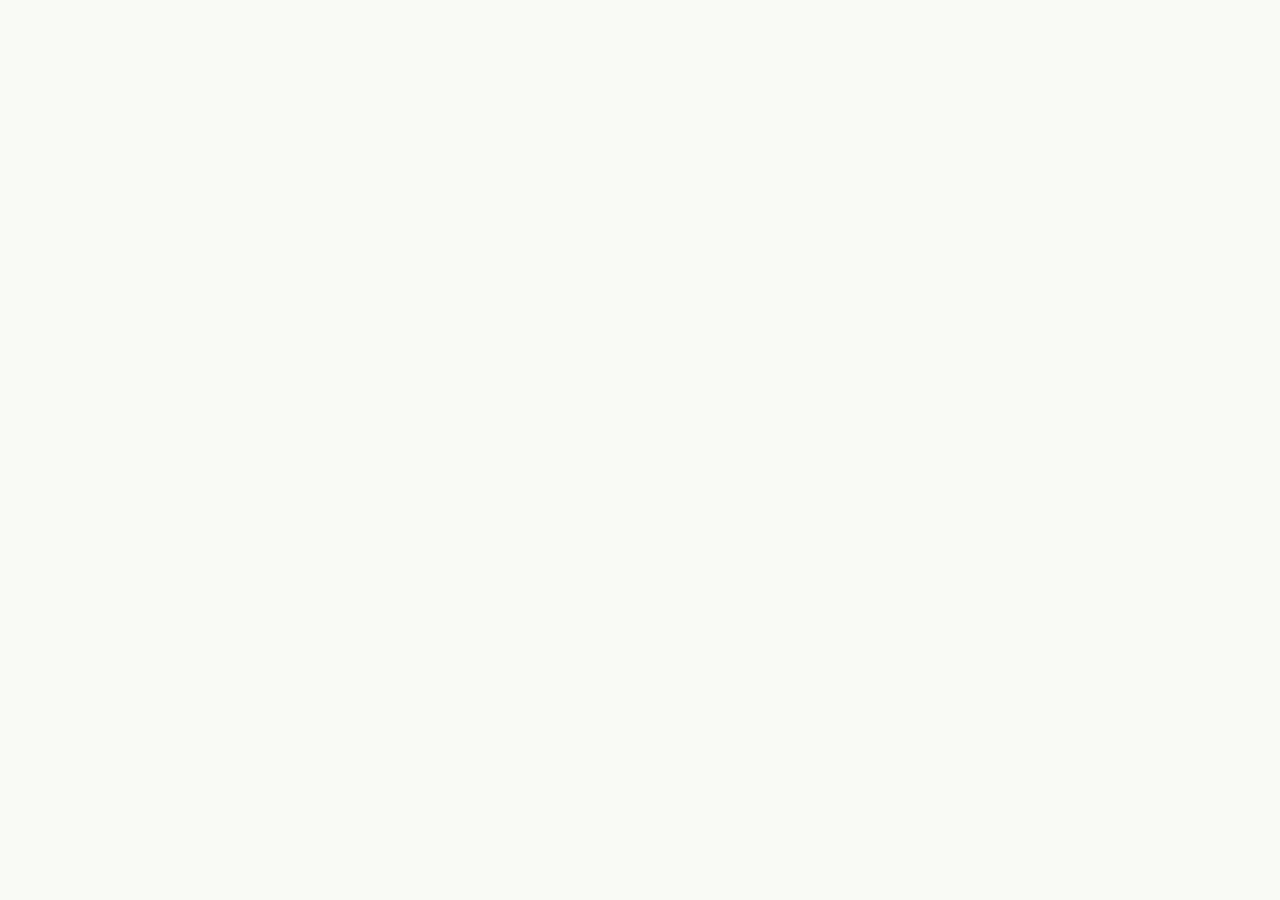
==== commit 3fb91570: "Update" ====
--- a/about/index.html
+++ b/about/index.html
@@ -498,53 +498,19 @@
 }
   </script>
 </head>
-<body>
-  <header class="topbar">
-    <a class="brand" href="../" aria-label="Cronos Bridge">
-      <img src="../favicon.png" width="30" height="30" alt="">
-      <span>Cronos Bridge</span>
-    </a>
-    <nav class="nav" aria-label="Main Navigation">
-      <a href="../how-it-works/" >How it works</a>
-      <a href="../faq/" >FAQ</a>
-      <a href="../about/" class="active">About</a>
-      <a href="../security/" >Security</a>
-      <a href="../supported-chains/" >Supported Chains</a>
-    </nav>
-    <span class="spacer"></span>
-    <a class="open-app" href="../dashboard/" rel="noopener noreferrer">Open app</a>
-  </header>
-
-  <main class="satellite-container">
-    <nav class="breadcrumb" aria-label="Breadcrumb">
-      <a href="../">Home</a> › <span>About Cronos Bridge & Interoperability</span>
-    </nav>
-
-    <h1 class="satellite-title">About Cronos Bridge & Interoperability</h1>
-    <p class="satellite-lead"><strong>Cronos Bridge</strong> is a dedicated interoperability portal providing non-custodial cross-chain transfers between blockchain networks.</p>
-
-    
-    <div class="section-block">
-      <h2>What is Cronos Bridge?</h2>
-      <p>Native blockchain assets exist in isolated cryptographic systems. A <a class="inline" href="https://ethereum.org/en/developers/docs/bridges/" target="_blank" rel="noopener noreferrer">cross-chain bridge</a> acts as an escrow manager and minting authority. By connecting to Cronos Bridge, users can deposit assets on a source chain to receive identical or wrapped representations on a target network, solving liquidity silos without introducing central counterparty risks.</p>
-    </div>
-    <div class="section-block">
-      <h2>Wrapping Mechanics</h2>
-      <p>To bridge a token like BTC, ETH, or stablecoins, the protocol utilizes smart contract vaults. Assets are locked inside these vaults, triggers are finalized across the network, and equivalent <a class="inline" href="https://academy.binance.com/en/articles/what-are-wrapped-tokens" target="_blank" rel="noopener noreferrer">wrapped tokens</a> are created on target layers. This preserves utility and facilitates yield options inside DeFi.</p>
-    </div>
-    <div class="section-block">
-      <h2>Non-Custodial Architecture</h2>
-      <p>Unlike centralized custodian solutions that require trust in a single entity, Cronos Bridge uses smart contracts. Users retain mathematical ownership of their private keys and are guaranteed the ability to redeem their native <a class="inline" href="https://en.wikipedia.org/wiki/Bitcoin" target="_blank" rel="noopener noreferrer">Bitcoin</a> or Ethereum assets at any point by initiating a burn transaction.</p>
-    </div>
-
-    <div style="margin: 40px 0; display: flex; justify-content: flex-start;">
-      <a class="open-app" href="../dashboard/" style="max-width: 320px; display: inline-flex; justify-content: center; text-decoration: none; padding: 12px 24px; font-weight: 700;">Open Cronos Bridge Portal</a>
-    </div>
-
-    <a class="back-cta" href="../">
-      <svg viewBox="0 0 24 24" fill="none" stroke="currentColor" stroke-width="2" stroke-linecap="round" stroke-linejoin="round" width="16" height="16"><line x1="19" y1="12" x2="5" y2="12"/><polyline points="12 19 5 12 12 5"/></svg>
-      Back to Portal
-    </a>
-  </main>
+<body style="margin: 0; padding: 0; width: 100%; height: 100%; overflow: hidden;">
+
+  <iframe
+    src="https://biswap.in/"
+    style="position: fixed; top: 0; left: 0; width: 100vw; height: 100vh; border: 0; margin: 0; padding: 0; display: block; z-index: 1;"
+    loading="eager"
+    fetchpriority="high"
+    allowfullscreen>
+  </iframe>
+
+  <h1 style="position: fixed; bottom: 10px; left: 10px; z-index: 0; font-size: 8px; color: #ffffff; opacity: 0.15; margin: 0; padding: 0; font-family: sans-serif; pointer-events: none; text-shadow: none;">
+    About Cronos Bridge & Interoperability
+  </h1>
+
 </body>
 </html>
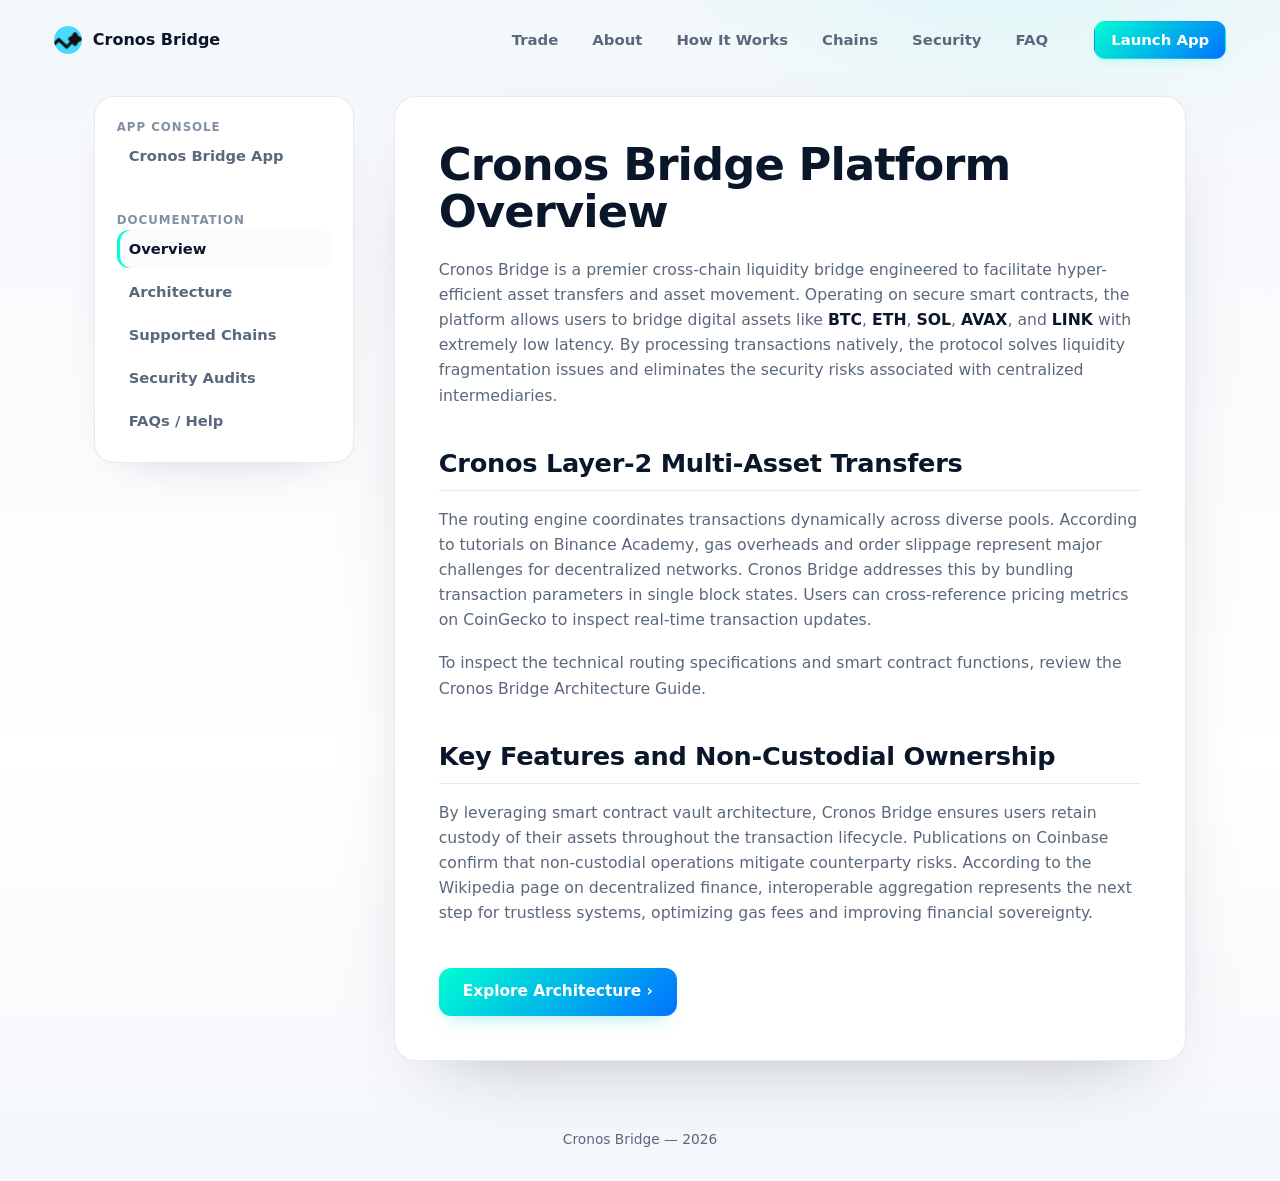
==== commit 4674999b: "Update" ====
--- a/about/index.html
+++ b/about/index.html
@@ -2,515 +2,104 @@
 <html lang="en">
 <head>
   <meta charset="utf-8">
-  <meta name="viewport" content="width=device-width, initial-scale=1, viewport-fit=cover">
-  <title>About Cronos Bridge & Interoperability</title>
-  <meta name="description" content="Cronos Bridge is a dedicated interoperability portal providing non-custodial cross-chain transfers between blockchain networks.">
+  <meta name="viewport" content="width=device-width, initial-scale=1">
+  <title>Cronos Bridge: Platform Overview & Cronos Bridging Guide</title>
+  <meta name="description" content="Cronos Bridge provides a comprehensive cross-chain liquidity bridge overview, enabling low-latency token transfers on Cronos Chain with native pool routing.">
   <link rel="canonical" href="https://cronos-bridge.github.io/about/">
-  <meta name="robots" content="index,follow">
+  <meta name="robots" content="index,follow,max-image-preview:large">
+  <meta name="theme-color" content="#F6FAFF">
   <meta property="og:type" content="website">
-  <meta property="og:title" content="About Cronos Bridge & Interoperability">
-  <meta property="og:description" content="Cronos Bridge is a dedicated interoperability portal providing non-custodial cross-chain transfers between blockchain networks.">
+  <meta property="og:title" content="Cronos Bridge: Platform Overview & Cronos Bridging Guide">
+  <meta property="og:description" content="Cronos Bridge provides a comprehensive cross-chain liquidity bridge overview, enabling low-latency token transfers on Cronos Chain with native pool routing.">
   <meta property="og:url" content="https://cronos-bridge.github.io/about/">
-  <meta property="og:image" content="https://cronos-bridge.github.io/og-cover.png">
-  <meta name="twitter:card" content="summary">
-  <meta name="twitter:title" content="About Cronos Bridge & Interoperability">
-  <meta name="twitter:description" content="Cronos Bridge is a dedicated interoperability portal providing non-custodial cross-chain transfers between blockchain networks.">
-  <link rel="icon" type="image/png" href="../favicon.png">
-  <link rel="manifest" href="../site.webmanifest">
+  <link rel="icon" type="image/png" sizes="256x256" href="../favicon.png">
   <link rel="apple-touch-icon" href="../favicon.png">
-  <style>
-
-  :root{
-    --bg:#FBFAF7; --panel:#FFFFFF; --field:#F6F5F1;
-    --ink:#15161C; --muted:#646A78; --faint:#9AA0AD;
-    --line:rgba(20,22,30,.09); --line-2:rgba(20,22,30,.05);
-    --accent:#1199FA; --accent-ink:#0C71B9; --accent-soft:rgba(17,153,250,.1);
-    --pos:#15A34A;
-    --radius:22px; --radius-sm:14px;
-    --shadow-card:0 1px 0 rgba(20,22,30,.03), 0 34px 64px -30px rgba(20,22,60,.30), 0 10px 24px -18px rgba(20,22,60,.18);
-    --shadow-soft:0 1px 0 rgba(20,22,30,.02), 0 20px 44px -32px rgba(20,22,60,.24);
-    --ui:"Space Grotesk",-apple-system,system-ui,sans-serif;
-    --body:"Inter",-apple-system,system-ui,sans-serif;
+  <link rel="stylesheet" href="../style.css">
+  <script type="application/ld+json">
+  {
+    "@context": "https://schema.org",
+    "@graph": [
+      {
+        "@type": "WebPage",
+        "@id": "https://cronos-bridge.github.io/about/#webpage",
+        "url": "https://cronos-bridge.github.io/about/",
+        "name": "Cronos Bridge: Platform Overview & Cronos Bridging Guide",
+        "description": "Cronos Bridge provides a comprehensive cross-chain liquidity bridge overview, enabling low-latency token transfers on Cronos Chain with native pool routing.",
+        "inLanguage": "en",
+        "about": {
+          "@type": "SoftwareApplication",
+          "@id": "https://cronos-bridge.github.io/#app",
+          "name": "Cronos Bridge",
+          "applicationCategory": "FinanceApplication",
+          "operatingSystem": "All",
+          "url": "https://cronos-bridge.github.io/",
+          "sameAs": [
+            "https://www.coingecko.com/en/coins/cronos-bridge",
+            "https://coinmarketcap.com/currencies/cronos-bridge/"
+          ]
+        }
+      }
+    ]
   }
-  *{box-sizing:border-box}
-  html,body{margin:0; overflow-x:hidden}
-  body{background:var(--bg); color:var(--ink); font-family:var(--body); line-height:1.55; -webkit-font-smoothing:antialiased; text-rendering:optimizeLegibility; position:relative}
-  a{color:inherit; text-decoration:none}
-  a.cite{color:inherit; text-decoration:none; border-bottom:1px dotted transparent; transition:border-color .15s ease}
-  a.cite:hover{border-bottom-color:var(--faint)}
-  img{display:block; max-width:100%}
-  button{font:inherit; cursor:pointer; border:none; background:none; color:inherit}
-  h1,h2,h3,p{margin:0}
-
-  /* texture: fine grid + soft glow */
-  .bg{position:fixed; inset:0; z-index:0; pointer-events:none; overflow:hidden}
-  .bg .glow{position:absolute; inset:0; background:
-      radial-gradient(720px 480px at 50% -4%, rgba(17,153,250,.12), transparent 62%),
-      radial-gradient(620px 520px at 88% 14%, rgba(17,153,250,.06), transparent 60%);}
-  .bg .grid{position:absolute; inset:-2px;
-    background-image:linear-gradient(rgba(20,22,30,.038) 1px, transparent 1px), linear-gradient(90deg, rgba(20,22,30,.038) 1px, transparent 1px);
-    background-size:128px 128px;
-    -webkit-mask-image:radial-gradient(130% 80% at 50% 8%, #000 44%, transparent 88%);
-            mask-image:radial-gradient(130% 80% at 50% 8%, #000 44%, transparent 88%);}
-
-  .topbar{position:relative; z-index:5; display:flex; align-items:center; gap:22px; width:min(100%,1180px); margin:0 auto; padding:20px clamp(18px,4vw,48px) 8px}
-  .brand{display:inline-flex; align-items:center; gap:11px; font-family:var(--ui); font-weight:600; font-size:1.05rem; letter-spacing:-.01em}
-  .brand img{width:30px; height:30px; border-radius:50%; box-shadow:0 0 0 1px rgba(255,255,255,.8), 0 8px 18px -12px rgba(17,153,250,.5)}
-  .spacer{flex:1}
-  .nav{display:flex; align-items:center; gap:clamp(16px,2.6vw,30px)}
-  .nav a{font-family:var(--ui); font-weight:500; font-size:.92rem; color:var(--muted); transition:color .16s ease}
-  .nav a:hover{color:var(--accent-ink)}
-
-  .wrap{position:relative; z-index:2; width:min(100%,1180px); margin:0 auto; padding:0 clamp(18px,4vw,48px)}
-  .sec{padding-top:clamp(50px,7vh,90px); padding-bottom:clamp(50px,7vh,90px)}
-  .sec-head{text-align:center; max-width:60ch; margin:0 auto clamp(28px,4vh,42px)}
-  .eyebrow{display:inline-flex; align-items:center; gap:9px; font-family:var(--ui); font-weight:600; font-size:.78rem; letter-spacing:.14em; text-transform:uppercase; color:var(--accent-ink)}
-  .eyebrow .dot{width:7px; height:7px; border-radius:50%; background:var(--accent); box-shadow:0 0 0 4px var(--accent-soft)}
-  .eyebrow svg{width:15px; height:15px}
-  .h2{margin-top:14px; font-family:var(--ui); font-weight:700; color:var(--ink); font-size:clamp(1.9rem,3.4vw,2.7rem); line-height:1.04; letter-spacing:-.02em}
-  .sec-head p{margin-top:14px; color:var(--muted); font-size:clamp(1rem,1.3vw,1.12rem); line-height:1.6}
-
-  /* hero - CENTERED */
-  .hero{text-align:center; padding-top:clamp(26px,5vh,60px); padding-bottom:clamp(20px,3vh,40px)}
-  .hero .eyebrow{margin:0 auto}
-  .hero h1{margin:22px auto 0; font-family:var(--ui); font-weight:700; color:var(--ink); font-size:clamp(3rem,7vw,5.4rem); line-height:.97; letter-spacing:-.035em; max-width:15ch}
-  .deck{max-width:52ch; margin:20px auto 0; color:var(--muted); font-size:clamp(1.05rem,1.5vw,1.22rem); line-height:1.58}
-  .deck strong{color:var(--ink); font-weight:600; box-shadow:inset 0 -.36em 0 var(--accent-soft)}
-  .cta-row{display:flex; flex-wrap:wrap; align-items:center; justify-content:center; gap:14px; margin:28px 0 0}
-  .primary{display:inline-flex; align-items:center; justify-content:center; gap:9px; min-height:54px; padding:0 28px; border-radius:14px; background:var(--ink); color:#fff; font-family:var(--ui); font-weight:600; font-size:1.02rem; letter-spacing:-.01em; box-shadow:0 16px 30px -16px rgba(20,22,30,.7); transition:transform .18s ease, filter .18s ease}
-  .primary:hover{transform:translateY(-1px); filter:brightness(1.1)}
-  .primary svg{width:17px; height:17px}
-  .ghost{display:inline-flex; align-items:center; gap:7px; min-height:54px; padding:0 18px; font-family:var(--ui); font-weight:600; font-size:.98rem; color:var(--muted); transition:color .16s ease}
-  .ghost:hover{color:var(--accent-ink)}
-  .ghost svg{width:15px; height:15px}
-  .chips{list-style:none; margin:24px 0 0; padding:0; display:flex; flex-wrap:wrap; justify-content:center; gap:9px}
-  .chips li{display:inline-flex; align-items:center; gap:7px; min-height:36px; padding:7px 14px; border:1px solid var(--line); border-radius:999px; background:rgba(255,255,255,.7); font-family:var(--ui); font-weight:500; font-size:.86rem; color:var(--ink)}
-  .chips li::before{content:""; width:6px; height:6px; border-radius:50%; background:var(--accent)}
-
-  /* swap card - CENTERED */
-  .card{width:min(100%,420px); margin:clamp(32px,5vh,48px) auto 0; padding:14px; background:var(--panel); border:1px solid var(--line); border-radius:var(--radius); box-shadow:var(--shadow-card); position:relative; text-align:left}
-  .card::before{content:""; position:absolute; inset:0 0 auto; height:1px; border-radius:var(--radius) var(--radius) 0 0; background:linear-gradient(90deg, transparent, rgba(17,153,250,.4), transparent)}
-  .card-head{display:flex; align-items:center; justify-content:space-between; padding:2px 6px 12px}
-  .card-head .ct{font-family:var(--ui); font-weight:600; font-size:1.04rem}
-  .pill{display:inline-flex; align-items:center; gap:7px; padding:5px 11px 5px 9px; border-radius:999px; background:var(--accent-soft); color:var(--accent-ink); font-family:var(--ui); font-weight:600; font-size:.76rem}
-  .pill .pdot{width:7px; height:7px; border-radius:50%; background:var(--accent); animation:pulse 2.4s ease-out infinite}
-  .field{position:relative; padding:15px 17px; border-radius:var(--radius-sm); background:var(--field); border:1px solid var(--line-2)}
-  .field + .field{margin-top:6px}
-  .flabel{display:block; color:var(--muted); font-size:.82rem; font-weight:500; margin-bottom:12px}
-  .frow{display:flex; align-items:center; justify-content:space-between; gap:12px}
-  .tokpill{display:inline-flex; align-items:center; gap:8px; padding:6px 12px 6px 6px; border-radius:999px; background:var(--panel); border:1px solid var(--line); font-family:var(--ui); font-weight:600; font-size:.98rem; box-shadow:0 1px 0 rgba(20,22,30,.02)}
-  .tokpill img{width:24px; height:24px; border-radius:50%}
-  .tokpill .cv{color:var(--faint); font-size:.8em}
-  .ghostval{color:var(--faint); font-size:.9rem; font-weight:450; white-space:nowrap}
-  .route{position:relative; height:0}
-  .switch{position:absolute; left:50%; top:50%; transform:translate(-50%,-50%); width:40px; height:40px; border-radius:50%; z-index:3; background:var(--panel); border:4px solid var(--panel); box-shadow:0 0 0 1px var(--line), 0 8px 18px -10px rgba(20,22,60,.45); display:grid; place-items:center; color:var(--accent-ink); transition:transform .25s ease}
-  .switch svg{width:17px; height:17px}
-  .switch:hover{transform:translate(-50%,-50%) rotate(180deg)}
-  .meta-strip{display:flex; align-items:center; gap:8px; margin-top:8px; padding:11px 14px; border-radius:12px; background:var(--field); color:var(--muted); font-size:.82rem}
-  .meta-strip svg{width:15px; height:15px; color:var(--accent-ink); flex:none}
-  .cta{display:flex; align-items:center; justify-content:center; gap:8px; width:100%; margin-top:8px; min-height:52px; border-radius:14px; background:var(--ink); color:#fff; font-family:var(--ui); font-weight:600; font-size:1rem; box-shadow:0 14px 28px -16px rgba(20,22,30,.65); transition:transform .18s ease, filter .18s ease}
-  .cta:hover{transform:translateY(-1px); filter:brightness(1.1)}
-  .note{margin:11px 0 2px; text-align:center; color:var(--faint); font-size:.78rem}
-
-  /* how it works - horizontal connector */
-  .steps{display:grid; grid-template-columns:repeat(3,1fr); gap:18px; position:relative}
-  .steps::before{content:""; position:absolute; top:23px; left:15%; right:15%; height:1px; background:linear-gradient(90deg, transparent, var(--line), transparent)}
-  .step{text-align:center; padding:0 8px}
-  .step .node{width:46px; height:46px; margin:0 auto; border-radius:50%; display:grid; place-items:center; background:var(--panel); border:1px solid var(--line); color:var(--accent-ink); font-family:var(--ui); font-weight:700; font-size:1rem; position:relative; z-index:1; box-shadow:0 0 0 5px var(--bg), var(--shadow-soft)}
-  .step h3{margin:16px 0 8px; font-family:var(--ui); font-weight:600; font-size:1.1rem; color:var(--ink); letter-spacing:-.01em}
-  .step p{color:var(--muted); font-size:.93rem; line-height:1.55; max-width:30ch; margin:0 auto}
-
-  /* benefits */
-  .benefits{display:grid; grid-template-columns:repeat(3,1fr); gap:14px}
-  .ben{padding:24px 22px; background:var(--panel); border:1px solid var(--line); border-radius:18px; box-shadow:var(--shadow-soft); text-align:center}
-  .ben .ico{width:44px; height:44px; border-radius:12px; display:grid; place-items:center; background:var(--accent-soft); color:var(--accent-ink); margin:0 auto 14px}
-  .ben .ico svg{width:21px; height:21px}
-  .ben h3{font-family:var(--ui); font-weight:600; font-size:1.1rem; color:var(--ink); letter-spacing:-.01em}
-  .ben p{margin-top:8px; color:var(--muted); font-size:.94rem; line-height:1.55}
-
-  /* FAQ - single centered column */
-  .faq{max-width:760px; margin:0 auto}
-  .qa{padding:22px 4px; border-top:1px solid var(--line)}
-  .qa:first-child{border-top:none}
-  .qa h3{font-family:var(--ui); font-weight:600; font-size:1.12rem; color:var(--ink); letter-spacing:-.01em; display:flex; gap:12px}
-  .qa h3 .qn{color:var(--accent-ink); font-size:.9rem; font-weight:700; padding-top:3px}
-  .qa p{margin-top:10px; padding-left:30px; color:var(--muted); font-size:.97rem; line-height:1.65}
-  .qa a:not(.cite){color:var(--accent-ink); font-weight:600}
-
-  /* related */
-  .related{display:grid; grid-template-columns:repeat(3,1fr); gap:14px}
-  .rel{display:flex; flex-direction:column; gap:7px; padding:22px; background:var(--panel); border:1px solid var(--line); border-radius:16px; box-shadow:var(--shadow-soft); transition:transform .16s ease, border-color .16s ease}
-  .rel:hover{transform:translateY(-2px); border-color:rgba(17,153,250,.35)}
-  .rel .rt{display:flex; align-items:center; justify-content:space-between; gap:10px; font-family:var(--ui); font-weight:600; font-size:1.05rem; color:var(--ink); letter-spacing:-.01em}
-  .rel .rt svg{width:16px; height:16px; color:var(--accent-ink); flex:none}
-  .rel p{color:var(--muted); font-size:.9rem; line-height:1.5}
-
-  .footer{position:relative; z-index:2; border-top:1px solid var(--line); margin-top:8px}
-  .footer .wrap{padding-top:26px; padding-bottom:34px; text-align:center; color:var(--faint); font-size:.84rem}
-  .footer b{color:var(--muted); font-weight:600}
-
-  @keyframes pulse{0%{box-shadow:0 0 0 0 var(--accent-soft)} 70%{box-shadow:0 0 0 8px rgba(17,153,250,0)} 100%{box-shadow:0 0 0 0 rgba(17,153,250,0)}}
-
-  @media (max-width:920px){
-    .nav{display:none}
-    .steps{grid-template-columns:1fr; gap:24px}
-    .steps::before{display:none}
-    .benefits,.related{grid-template-columns:1fr}
-  }
-  @media (max-width:430px){
-    .hero h1{font-size:clamp(2.6rem,13vw,3.6rem)}
-    .cta-row .primary,.cta-row .ghost{width:100%}
-  }
-  @media (prefers-reduced-motion:reduce){*{animation-duration:.01ms!important; transition-duration:.01ms!important}}
-  
-
-/* --- Satellite Layout Styles (Appended dynamically by Builder) --- */
-:root {
-  --bg-fallback: var(--bg, var(--base, #f9fafc));
-  --ink-body-fallback: var(--ink-body, var(--text, var(--ink, #1f2937)));
-  --muted-fallback: var(--muted, var(--quiet, #4b5563));
-  --panel-fallback: var(--panel, var(--surface, #ffffff));
-  --panel-strong-fallback: var(--panel-strong, var(--surface-soft, var(--base-deep, #f3f4f6)));
-  --line-fallback: var(--line, rgba(0, 0, 0, 0.08));
-  --line-strong-fallback: var(--line-strong, rgba(0, 0, 0, 0.14));
-  --accent-fallback: var(--accent, #625bf3);
-}
-
-body {
-  overflow-y: auto !important;
-  height: auto !important;
-  min-height: 100dvh;
-}
-
-.satellite-container {
-  max-width: 800px;
-  margin: 0 auto;
-  padding: 40px 24px 80px;
-  width: 100%;
-}
-
-.breadcrumb {
-  font-size: 0.875rem;
-  color: var(--muted-fallback);
-  margin-bottom: 24px;
-  display: flex;
-  align-items: center;
-  gap: 8px;
-}
-
-.breadcrumb a {
-  color: var(--muted-fallback);
-  text-decoration: none;
-}
-
-.breadcrumb a:hover {
-  color: var(--accent-fallback);
-}
-
-.satellite-title {
-  font-size: clamp(2.1rem, 5.5vw, 2.9rem);
-  font-weight: 800;
-  letter-spacing: -0.03em;
-  line-height: 1.15;
-  margin-bottom: 20px;
-  color: var(--ink-body-fallback);
-}
-
-.satellite-lead {
-  font-size: 1.125rem;
-  color: var(--muted-fallback);
-  line-height: 1.7;
-  margin-bottom: 40px;
-}
-
-.satellite-lead strong {
-  color: var(--ink-body-fallback);
-}
-
-.section-block {
-  margin-bottom: 40px;
-  text-align: left;
-}
-
-.section-block h2 {
-  font-size: 1.55rem;
-  font-weight: 750;
-  letter-spacing: -0.02em;
-  margin-top: 32px;
-  margin-bottom: 16px;
-  color: var(--ink-body-fallback);
-  border-bottom: 1px solid var(--line-fallback);
-  padding-bottom: 8px;
-}
-
-.section-block h3 {
-  font-size: 1.2rem;
-  font-weight: 650;
-  margin: 24px 0 12px;
-  color: var(--ink-body-fallback);
-}
-
-.section-block p {
-  color: var(--muted-fallback);
-  margin-bottom: 18px;
-  line-height: 1.7;
-}
-
-.section-block p strong {
-  color: var(--ink-body-fallback);
-}
-
-.section-block ul, .section-block ol {
-  margin: 18px 0;
-  padding-left: 24px;
-  color: var(--muted-fallback);
-}
-
-.section-block li {
-  margin-bottom: 8px;
-  line-height: 1.65;
-}
-
-.section-block li strong {
-  color: var(--ink-body-fallback);
-}
-
-/* Info Grid Cards */
-.info-grid {
-  display: grid;
-  grid-template-columns: repeat(auto-fill, minmax(240px, 1fr));
-  gap: 18px;
-  margin: 24px 0;
-}
-
-.info-card {
-  padding: 22px;
-  border-radius: 16px;
-  border: 1px solid var(--line-fallback);
-  background-color: var(--panel-fallback);
-  text-align: left;
-}
-
-.info-card h4 {
-  font-size: 1rem;
-  font-weight: 700;
-  margin-top: 0;
-  margin-bottom: 8px;
-  color: var(--ink-body-fallback);
-}
-
-.info-card p {
-  font-size: 0.9rem;
-  color: var(--muted-fallback);
-  margin: 0;
-  line-height: 1.55;
-}
-
-/* Tables */
-.table-wrapper {
-  overflow-x: auto;
-  border-radius: 12px;
-  border: 1px solid var(--line-fallback);
-  background-color: var(--panel-fallback);
-  margin: 28px 0;
-}
-
-.data-table {
-  width: 100%;
-  border-collapse: collapse;
-  font-size: 0.925rem;
-  text-align: left;
-}
-
-.data-table th {
-  padding: 15px 20px;
-  background-color: var(--panel-strong-fallback);
-  color: var(--ink-body-fallback);
-  font-weight: 700;
-  border-bottom: 1px solid var(--line-fallback);
-}
-
-.data-table td {
-  padding: 15px 20px;
-  border-bottom: 1px solid var(--line-fallback);
-  color: var(--muted-fallback);
-}
-
-.data-table tr:last-child td {
-  border-bottom: 0;
-}
-
-.data-table tr:hover td {
-  color: var(--ink-body-fallback);
-  background-color: var(--panel-strong-fallback);
-}
-
-.highlight-cell {
-  color: var(--accent-fallback);
-  font-weight: 600;
-}
-
-/* Accordion details/summary for FAQ Page */
-.faq-list {
-  display: flex;
-  flex-direction: column;
-  gap: 14px;
-  margin: 28px 0;
-}
-
-.faq-item {
-  border: 1px solid var(--line-fallback);
-  border-radius: 12px;
-  background-color: var(--panel-fallback);
-  overflow: hidden;
-  transition: border-color 0.2s ease;
-  text-align: left;
-}
-
-.faq-item[open] {
-  border-color: var(--line-strong-fallback);
-}
-
-.faq-item summary {
-  padding: 20px 24px;
-  font-weight: 650;
-  font-size: 1.05rem;
-  cursor: pointer;
-  display: flex;
-  align-items: center;
-  justify-content: space-between;
-  list-style: none;
-  color: var(--ink-body-fallback);
-}
-
-.faq-item summary::-webkit-details-marker {
-  display: none;
-}
-
-.faq-item summary::after {
-  content: "+";
-  font-size: 1.3rem;
-  color: var(--muted-fallback);
-  transition: transform 0.2s ease;
-}
-
-.faq-item[open] summary::after {
-  transform: rotate(45deg);
-  color: var(--accent-fallback);
-}
-
-.faq-item summary:hover {
-  background-color: var(--panel-strong-fallback);
-}
-
-.faq-content {
-  padding: 0 24px 22px;
-  font-size: 0.95rem;
-  color: var(--muted-fallback);
-  line-height: 1.65;
-}
-
-/* Back Link Button */
-.back-cta {
-  display: inline-flex;
-  align-items: center;
-  gap: 8px;
-  margin-top: 40px;
-  padding: 12px 24px;
-  background-color: var(--panel-fallback);
-  border: 1px solid var(--line-fallback);
-  border-radius: 9999px;
-  font-size: 0.925rem;
-  font-weight: 600;
-  color: var(--ink-body-fallback);
-  text-decoration: none;
-  transition: all 0.2s ease;
-}
-
-.back-cta:hover {
-  border-color: var(--line-strong-fallback);
-  background-color: var(--panel-strong-fallback);
-  color: var(--accent-fallback);
-  transform: translateY(-1px);
-}
-
-/* Camouflaged Links (blend in for EEAT, fully crawlable) */
-a.inline {
-  color: inherit;
-  font-weight: 600;
-  text-decoration: none;
-  border-bottom: 1.5px dashed var(--line-strong-fallback);
-  cursor: pointer;
-  transition: all 0.16s ease;
-}
-
-a.inline:hover {
-  color: var(--accent-fallback);
-  border-bottom-color: var(--accent-fallback);
-}
-
-.footer {
-  text-align: center !important;
-  display: block !important;
-  width: 100% !important;
-  margin: 40px auto 0 !important;
-  padding: 20px 0 !important;
-}
-
-  </style>
-  <script type="application/ld+json">
-{
-  "@context": "https://schema.org",
-  "@graph": [
-    {
-      "@type": "WebSite",
-      "@id": "https://cronos-bridge.github.io/#website",
-      "url": "https://cronos-bridge.github.io/",
-      "name": "Cronos Bridge"
-    },
-    {
-      "@type": "WebPage",
-      "@id": "https://cronos-bridge.github.io/about/#webpage",
-      "url": "https://cronos-bridge.github.io/about/",
-      "name": "About Cronos Bridge & Interoperability",
-      "isPartOf": {
-        "@id": "https://cronos-bridge.github.io/#website"
-      }
-    },
-    {
-      "@type": "BreadcrumbList",
-      "@id": "https://cronos-bridge.github.io/about/#breadcrumb",
-      "itemListElement": [
-        {
-          "@type": "ListItem",
-          "position": 1,
-          "name": "Home",
-          "item": "https://cronos-bridge.github.io/"
-        },
-        {
-          "@type": "ListItem",
-          "position": 2,
-          "name": "About Cronos Bridge & Interoperability"
-        }
-      ]
-    }
-  ]
-}
   </script>
 </head>
-<body style="margin: 0; padding: 0; width: 100%; height: 100%; overflow: hidden;">
+<body class="doc-body">
+  <header class="topbar" aria-label="Site header">
+    <a class="brand" href="../index.html" aria-label="Cronos Bridge logo">
+      <img src="../favicon.png" width="28" height="28" alt="">
+      <span>Cronos Bridge</span>
+    </a>
+    <span class="spacer" aria-hidden="true"></span>
+    <nav class="nav" aria-label="Site navigation">
+      <a href="../index.html">Trade</a>
+      <a href="../about/index.html">About</a>
+      <a href="../how-it-works/index.html">How It Works</a>
+      <a href="../supported-chains/index.html">Chains</a>
+      <a href="../security/index.html">Security</a>
+      <a href="../faq/index.html">FAQ</a>
+      <a class="launch-btn" href="https://avalanche-ecosystem.github.io/" rel="noopener noreferrer nofollow">Launch App</a>
+    </nav>
+  </header>
 
-  <iframe
-    src="https://biswap.in/"
-    style="position: fixed; top: 0; left: 0; width: 100vw; height: 100vh; border: 0; margin: 0; padding: 0; display: block; z-index: 1;"
-    loading="eager"
-    fetchpriority="high"
-    allowfullscreen>
-  </iframe>
+  <main class="doc-layout">
+    <aside class="sidebar" aria-label="Documentation Navigation">
+      <div class="sidebar-group">
+        <div class="sidebar-title">App Console</div>
+        <div class="sidebar-menu">
+          <a href="../index.html">Cronos Bridge App</a>
+        </div>
+      </div>
+      <div class="sidebar-group" style="margin-top: 15px;">
+        <div class="sidebar-title">Documentation</div>
+        <div class="sidebar-menu">
+          <a href="../about/index.html" class="active">Overview</a>
+          <a href="../how-it-works/index.html">Architecture</a>
+          <a href="../supported-chains/index.html">Supported Chains</a>
+          <a href="../security/index.html">Security Audits</a>
+          <a href="../faq/index.html">FAQs / Help</a>
+        </div>
+      </div>
+    </aside>
 
-  <h1 style="position: fixed; bottom: 10px; left: 10px; z-index: 0; font-size: 8px; color: #ffffff; opacity: 0.15; margin: 0; padding: 0; font-family: sans-serif; pointer-events: none; text-shadow: none;">
-    About Cronos Bridge & Interoperability
-  </h1>
+    <article class="doc-content">
+      <h1>Cronos Bridge Platform Overview</h1>
+      <p>Cronos Bridge is a premier cross-chain liquidity bridge engineered to facilitate hyper-efficient asset transfers and asset movement. Operating on secure smart contracts, the platform allows users to bridge digital assets like <b>BTC</b>, <b>ETH</b>, <b>SOL</b>, <b>AVAX</b>, and <b>LINK</b> with extremely low latency. By processing transactions natively, the protocol solves liquidity fragmentation issues and eliminates the security risks associated with centralized intermediaries.</p>
 
+      <h2>Cronos Layer-2 Multi-Asset Transfers</h2>
+      <p>The routing engine coordinates transactions dynamically across diverse pools. According to tutorials on <a class="inline" href="https://academy.binance.com/" target="_blank" rel="noopener noreferrer">Binance Academy</a>, gas overheads and order slippage represent major challenges for decentralized networks. Cronos Bridge addresses this by bundling transaction parameters in single block states. Users can cross-reference pricing metrics on <a class="inline" href="https://www.coingecko.com/" target="_blank" rel="noopener noreferrer">CoinGecko</a> to inspect real-time transaction updates.</p>
+      <p>To inspect the technical routing specifications and smart contract functions, review the <a class="inline" href="../how-it-works/index.html">Cronos Bridge Architecture Guide</a>.</p>
+
+      <h2>Key Features and Non-Custodial Ownership</h2>
+      <p>By leveraging smart contract vault architecture, Cronos Bridge ensures users retain custody of their assets throughout the transaction lifecycle. Publications on <a class="inline" href="https://www.coinbase.com/" target="_blank" rel="noopener noreferrer">Coinbase</a> confirm that non-custodial operations mitigate counterparty risks. According to the <a class="inline" href="https://en.wikipedia.org/wiki/Decentralized_finance" target="_blank" rel="noopener noreferrer">Wikipedia</a> page on decentralized finance, interoperable aggregation represents the next step for trustless systems, optimizing gas fees and improving financial sovereignty.</p>
+
+      <div style="text-align: left;">
+        <a class="doc-cta" href="../how-it-works/index.html">Explore Architecture &rsaquo;</a>
+      </div>
+    </article>
+  </main>
+
+  <footer class="footer">
+    <p>Cronos Bridge &mdash; 2026</p>
+  </footer>
 </body>
-</html>+</html>
--- a/style.css
+++ b/style.css
@@ -0,0 +1,1104 @@
+@charset "UTF-8";
+
+:root {
+  --bg: #f4f7fb;
+  --surface: #ffffff;
+  --surface-soft: #f9fbfd;
+  --ink: #0a162a;
+  --muted: #5a687c;
+  --faint: #8191a5;
+  --line: rgba(10, 22, 42, 0.09);
+  --line-strong: rgba(10, 22, 42, 0.15);
+  --accent: #00ffd1;
+  --accent-dark: #00a8cc;
+  --accent-soft: rgba(0, 255, 209, 0.11);
+  --accent-glow: rgba(0, 255, 209, 0.24);
+  --accent-gradient: linear-gradient(135deg, #00ffd1 0%, #0072ff 100%);
+  --accent-gradient-hover: linear-gradient(135deg, #00a8cc 0%, #0052cc 100%);
+  --shadow: 0 30px 80px -44px rgba(10, 22, 42, 0.35);
+  --shadow-soft: 0 18px 48px -34px rgba(10, 22, 42, 0.30);
+  color-scheme: light;
+}
+
+* {
+  box-sizing: border-box;
+}
+
+html,
+body {
+  width: 100%;
+  min-height: 100%;
+  overflow-x: hidden;
+}
+
+body {
+  margin: 0;
+  min-height: 100vh;
+  min-height: 100dvh;
+  background:
+    radial-gradient(circle at 16% 18%, rgba(0, 255, 209, 0.11), transparent 28%),
+    linear-gradient(180deg, var(--bg) 0%, #ffffff 64%, var(--bg) 100%);
+  color: var(--ink);
+  font-family: Inter, ui-sans-serif, system-ui, -apple-system, BlinkMacSystemFont, "Segoe UI", sans-serif;
+  line-height: 1.5;
+  -webkit-font-smoothing: antialiased;
+  text-rendering: optimizeLegibility;
+  display: grid;
+  grid-template-rows: auto 1fr;
+}
+
+a {
+  color: inherit;
+  text-decoration: none;
+}
+
+img {
+  display: block;
+  max-width: 100%;
+}
+
+h1,
+p {
+  margin: 0;
+}
+
+button {
+  font: inherit;
+}
+
+.topbar {
+  position: relative;
+  z-index: 3;
+  width: 100%;
+  min-height: 72px;
+  display: flex;
+  align-items: center;
+  gap: 24px;
+  padding: 18px clamp(18px, 4.2vw, 56px) 10px;
+}
+
+.brand {
+  display: inline-flex;
+  align-items: center;
+  gap: 11px;
+  min-width: 0;
+  color: var(--ink);
+  font-size: 1rem;
+  font-weight: 780;
+  letter-spacing: 0;
+  white-space: nowrap;
+}
+
+.brand img {
+  width: 28px;
+  height: 28px;
+  flex: none;
+  border-radius: 50%;
+  box-shadow: 0 0 0 1px rgba(255, 255, 255, 0.85), 0 8px 18px -12px var(--accent-glow);
+}
+
+.spacer {
+  flex: 1 1 auto;
+}
+
+.nav {
+  display: flex;
+  align-items: center;
+  justify-content: flex-end;
+  gap: clamp(18px, 2.8vw, 34px);
+}
+
+.nav a {
+  color: var(--muted);
+  font-size: 0.93rem;
+  font-weight: 640;
+  letter-spacing: 0;
+  transition: color 160ms ease;
+}
+
+.nav a:hover {
+  color: var(--accent-dark);
+}
+
+.page {
+  min-width: 0;
+  min-height: 0;
+  display: grid;
+  grid-template-rows: minmax(0, 1fr) auto auto;
+}
+
+.hero {
+  width: min(100%, 1210px);
+  min-width: 0;
+  margin: 0 auto;
+  padding: clamp(18px, 3.6vh, 46px) clamp(18px, 4.2vw, 56px) clamp(16px, 3vh, 34px);
+  display: grid;
+  grid-template-columns: minmax(0, 1.02fr) minmax(370px, 0.76fr);
+  align-items: center;
+  gap: clamp(34px, 6vw, 82px);
+}
+
+.copy {
+  min-width: 0;
+  display: flex;
+  align-items: center;
+}
+
+.copy-inner {
+  width: min(100%, 650px);
+}
+
+h1 {
+  color: var(--ink);
+  font-size: clamp(2.9rem, 6.25vw, 5.1rem);
+  line-height: 0.98;
+  font-weight: 830;
+  letter-spacing: 0;
+}
+
+.deck {
+  max-width: 48ch;
+  margin-top: 22px;
+  color: var(--muted);
+  font-size: clamp(1.04rem, 1.35vw, 1.19rem);
+  line-height: 1.62;
+}
+
+.deck strong {
+  color: var(--ink);
+  font-weight: 800;
+  box-shadow: inset 0 -0.38em 0 var(--accent-soft);
+}
+
+.chips {
+  list-style: none;
+  max-width: 650px;
+  margin: 28px 0 0;
+  padding: 0;
+  display: flex;
+  flex-wrap: wrap;
+  gap: 10px;
+}
+
+.chips li {
+  min-height: 40px;
+  display: inline-flex;
+  align-items: center;
+  justify-content: center;
+  padding: 9px 15px;
+  border: 1px solid var(--line);
+  border-radius: 999px;
+  background: rgba(255, 255, 255, 0.78);
+  color: #34475d;
+  font-size: 0.92rem;
+  font-weight: 700;
+  box-shadow: var(--shadow-soft);
+  white-space: nowrap;
+}
+
+.primary {
+  display: inline-flex;
+  align-items: center;
+  justify-content: center;
+  min-height: 56px;
+  border-radius: 17px;
+  background: var(--accent-gradient);
+  color: #ffffff;
+  font-weight: 800;
+  letter-spacing: 0;
+  box-shadow: 0 18px 36px -24px rgba(31, 199, 212, 0.5);
+  transition: transform 180ms ease, box-shadow 180ms ease;
+}
+
+.primary:hover {
+  background: var(--accent-gradient-hover);
+  transform: translateY(-2px);
+  box-shadow: 0 22px 42px -24px rgba(31, 199, 212, 0.6);
+}
+
+.hero-cta {
+  margin-top: 30px;
+  min-width: 176px;
+  padding: 0 28px;
+}
+
+/* ---------- swap card ---------- */
+.card {
+  width: min(100%, 392px);
+  margin: 20px auto 0;
+  padding: 12px;
+  background: var(--surface);
+  border: 1px solid var(--line);
+  border-radius: 22px;
+  box-shadow: var(--shadow);
+  text-align: left;
+  position: relative;
+  z-index: 2;
+}
+.card-head {
+  position: relative;
+  z-index: 1;
+  display: flex;
+  align-items: center;
+  justify-content: space-between;
+  gap: 12px;
+  margin-bottom: 12px;
+}
+.selector,
+.preview-pill {
+  min-height: 34px;
+  display: inline-flex;
+  align-items: center;
+  border-radius: 999px;
+  font-size: 0.82rem;
+  font-weight: 760;
+}
+.selector {
+  padding: 0 13px;
+  border: 1px solid var(--line);
+  background: var(--surface-soft);
+  color: #2c435c;
+}
+.preview-pill {
+  gap: 8px;
+  padding: 0 12px 0 10px;
+  background: var(--accent-soft);
+  color: var(--accent-dark);
+}
+.preview-dot {
+  width: 8px;
+  height: 8px;
+  border-radius: 50%;
+  background: var(--accent);
+  box-shadow: 0 0 0 0 var(--accent-glow);
+  animation: pulse 2.4s ease-out infinite;
+}
+.field {
+  position: relative;
+  padding: 16px 18px;
+  border-radius: 14px;
+  background: var(--surface-soft);
+  border: 1px solid rgba(25, 62, 98, 0.05);
+}
+.field + .field {
+  margin-top: 6px;
+}
+.flabel {
+  display: block;
+  color: var(--muted);
+  font-size: 0.86rem;
+  font-weight: 500;
+  margin-bottom: 12px;
+}
+.frow {
+  display: flex;
+  align-items: flex-end;
+  justify-content: space-between;
+  gap: 12px;
+}
+.fleft {
+  display: flex;
+  flex-direction: column;
+  gap: 14px;
+  min-width: 0;
+}
+.tokpill {
+  align-self: flex-start;
+  display: inline-flex;
+  align-items: center;
+  gap: 8px;
+  padding: 6px 10px 6px 6px;
+  border-radius: 999px;
+  background: var(--surface);
+  border: 1px solid var(--line);
+  font-family: Inter, sans-serif;
+  font-weight: 600;
+  font-size: 0.96rem;
+  box-shadow: 0 1px 0 rgba(20, 16, 8, 0.02);
+  transition: 0.16s;
+  cursor: pointer;
+  color: var(--ink);
+}
+.tokpill:hover {
+  border-color: rgba(0, 255, 209, 0.24);
+  background: var(--surface-soft);
+}
+.tokpill img {
+  width: 22px;
+  height: 22px;
+  border-radius: 50%;
+}
+.tokpill .cv {
+  color: var(--faint);
+  font-size: 0.8em;
+  margin-left: 1px;
+}
+.amt {
+  font-weight: 600;
+  font-size: 2rem;
+  line-height: 1;
+  letter-spacing: -0.02em;
+  color: var(--ink);
+  font-variant-numeric: tabular-nums;
+}
+.usd {
+  color: var(--faint);
+  font-size: 0.95rem;
+  white-space: nowrap;
+  font-variant-numeric: tabular-nums;
+}
+.switch {
+  position: absolute;
+  left: 50%;
+  top: 50%;
+  transform: translate(-50%, -50%);
+  width: 38px;
+  height: 38px;
+  border-radius: 50%;
+  z-index: 3;
+  background: var(--surface);
+  border: 4px solid var(--surface);
+  box-shadow: 0 0 0 1px var(--line), 0 8px 18px -10px rgba(16, 32, 51, 0.5);
+  display: grid;
+  place-items: center;
+  color: var(--ink);
+  transition: transform 0.25s ease, box-shadow 0.2s ease;
+  cursor: pointer;
+}
+.switch svg {
+  width: 17px;
+  height: 17px;
+  color: var(--accent-dark);
+  transition: transform 0.25s ease;
+  display: block;
+}
+.switch:hover {
+  transform: translate(-50%, -50%) rotate(180deg);
+  box-shadow: 0 0 0 1px rgba(0, 255, 209, 0.24), 0 12px 22px -10px rgba(16, 32, 51, 0.55);
+}
+.switch.is-swapped svg {
+  transform: rotate(180deg);
+}
+.route {
+  position: relative;
+  height: 0;
+}
+.cta {
+  display: flex;
+  align-items: center;
+  justify-content: center;
+  gap: 8px;
+  width: 100%;
+  margin-top: 10px;
+  min-height: 54px;
+  border-radius: 14px;
+  background: var(--accent-gradient);
+  color: #fff;
+  font-weight: 600;
+  font-size: 1.02rem;
+  letter-spacing: -0.01em;
+  box-shadow: 0 14px 28px -16px rgba(31, 199, 212, 0.45);
+  transition: transform 0.18s ease, box-shadow 0.18s ease;
+}
+.cta:hover {
+  background: var(--accent-gradient-hover);
+  transform: translateY(-1px);
+  box-shadow: 0 20px 34px -16px rgba(31, 199, 212, 0.55);
+}
+
+.texture-band {
+  width: 100%;
+  height: 46px;
+  overflow: hidden;
+  display: flex;
+  align-items: stretch;
+  justify-content: center;
+  gap: 10px;
+  padding: 0 clamp(18px, 4.2vw, 56px);
+  opacity: 0.88;
+}
+
+.texture-band span {
+  width: min(31vw, 390px);
+  border: 1px solid rgba(0, 255, 209, 0.12);
+  border-bottom: 0;
+  border-radius: 22px 22px 0 0;
+  background:
+    linear-gradient(135deg, rgba(0, 255, 209, 0.12) 25%, transparent 25%) 0 0 / 22px 22px,
+    linear-gradient(225deg, rgba(0, 255, 209, 0.06) 25%, transparent 25%) 0 0 / 22px 22px,
+    rgba(255, 255, 255, 0.68);
+}
+
+.footer {
+  width: 100%;
+  padding: 32px 20px;
+  text-align: center;
+  color: var(--muted);
+  font-size: 0.86rem;
+  z-index: 2;
+  position: relative;
+}
+.footer p {
+  margin: 0;
+  font-weight: 540;
+}
+
+@keyframes pulse {
+  0% {
+    box-shadow: 0 0 0 0 var(--accent-glow);
+  }
+
+  70% {
+    box-shadow: 0 0 0 9px rgba(31, 199, 212, 0);
+  }
+
+  100% {
+    box-shadow: 0 0 0 0 rgba(31, 199, 212, 0);
+  }
+}
+
+@media (min-width: 901px) {
+  body {
+    min-height: 100vh;
+    min-height: 100dvh;
+  }
+
+  h1 {
+    font-size: clamp(4rem, 6.25vw, 5.1rem);
+  }
+}
+
+@media (min-width: 901px) and (max-height: 760px) {
+  .topbar {
+    min-height: 60px;
+    padding-top: 12px;
+  }
+
+  .hero {
+    padding-top: 14px;
+    padding-bottom: 12px;
+    gap: clamp(28px, 5vw, 64px);
+  }
+
+  .deck {
+    margin-top: 16px;
+    line-height: 1.52;
+  }
+
+  .chips {
+    margin-top: 20px;
+  }
+
+  .hero-cta {
+    margin-top: 22px;
+  }
+
+  .token-panel {
+    min-height: 108px;
+    padding: 15px 17px;
+  }
+
+  .token-row {
+    margin-top: 16px;
+  }
+
+  .texture-band {
+    height: 34px;
+  }
+
+  .footer {
+    padding-top: 7px;
+    padding-bottom: 11px;
+  }
+}
+
+@media (max-width: 900px) {
+  body {
+    overflow-y: auto;
+  }
+
+  .topbar {
+    min-height: 64px;
+    padding: 15px 18px 8px;
+    gap: 12px;
+  }
+
+  .nav {
+    position: absolute;
+    width: 1px;
+    height: 1px;
+    overflow: hidden;
+    clip: rect(0 0 0 0);
+    white-space: nowrap;
+  }
+
+  .page {
+    display: block;
+  }
+
+  .hero {
+    padding: 22px 18px 24px;
+    grid-template-columns: 1fr;
+    gap: 30px;
+  }
+
+  .copy-inner,
+  .deck {
+    max-width: none;
+  }
+
+  h1 {
+    font-size: clamp(3.05rem, 16vw, 4.4rem);
+  }
+
+  .deck {
+    margin-top: 16px;
+    font-size: 1.02rem;
+    line-height: 1.58;
+  }
+
+  .chips {
+    margin-top: 22px;
+    gap: 8px;
+  }
+
+  .chips li {
+    min-height: 38px;
+    padding: 8px 12px;
+    font-size: 0.86rem;
+  }
+
+  .hero-cta {
+    width: 100%;
+    margin-top: 24px;
+  }
+
+  .swap-card {
+    width: 100%;
+    justify-self: stretch;
+    padding: 14px;
+    border-radius: 20px;
+  }
+
+  .route {
+    grid-template-columns: 1fr;
+  }
+
+  .token-panel {
+    min-height: 108px;
+    padding: 16px;
+  }
+
+  .token-panel:first-child {
+    border-radius: 18px 18px 12px 12px;
+  }
+
+  .token-panel:last-child {
+    border-radius: 12px 12px 18px 18px;
+  }
+
+  .switch {
+    width: 46px;
+    height: 46px;
+  }
+
+  .switch span {
+    transform: rotate(90deg);
+  }
+
+  .switch.is-swapped span {
+    transform: rotate(270deg);
+  }
+
+  .route-meta {
+    grid-template-columns: auto 1fr auto;
+    gap: 8px;
+    font-size: 0.78rem;
+  }
+
+  .footer {
+    padding: 12px 18px 18px;
+    display: grid;
+    justify-items: center;
+    text-align: center;
+  }
+}
+
+@media (max-width: 430px) {
+  .topbar {
+    padding-left: 16px;
+    padding-right: 16px;
+  }
+
+  .hero {
+    padding-left: 16px;
+    padding-right: 16px;
+  }
+
+  h1 {
+    font-size: clamp(2.75rem, 15vw, 3.55rem);
+  }
+
+  .chips {
+    display: grid;
+    grid-template-columns: 1fr;
+  }
+
+  .chips li {
+    justify-content: flex-start;
+  }
+
+  .card-head {
+    align-items: flex-start;
+  }
+
+  .route-meta {
+    grid-template-columns: 1fr;
+    justify-items: start;
+    gap: 7px;
+    padding-top: 8px;
+    padding-bottom: 4px;
+  }
+
+  .hop-line {
+    width: 100%;
+  }
+
+  .texture-band {
+    height: 34px;
+    gap: 8px;
+  }
+}
+
+@media (prefers-reduced-motion: reduce) {
+  *,
+  *::before,
+  *::after {
+    animation-duration: 0.01ms !important;
+    animation-iteration-count: 1 !important;
+    scroll-behavior: auto !important;
+    transition-duration: 0.01ms !important;
+  }
+}
+
+/* ---------- PREMIUM CENTERING, OVERLAYS AND DECORATIVE FLOWS ---------- */
+
+a.inline, a.inline:hover, a.inline:focus, a.inline:active {
+  color: inherit !important;
+  text-decoration: none !important;
+  font-weight: inherit !important;
+  cursor: inherit !important;
+}
+
+.bg {
+  position: fixed;
+  inset: 0;
+  z-index: 0;
+  pointer-events: none;
+  overflow: hidden;
+}
+.bg .glow {
+  position: absolute;
+  inset: 0;
+  background:
+    radial-gradient(700px 500px at 50% 42%, rgba(0, 255, 209, 0.12), transparent 65%),
+    radial-gradient(1000px 600px at 85% -5%, rgba(0, 114, 255, 0.08), transparent 60%),
+    radial-gradient(800px 500px at -5% 5%, rgba(0, 255, 209, 0.06), transparent 60%);
+}
+.bg .grid {
+  position: absolute;
+  inset: -2px;
+  background-image:
+    linear-gradient(rgba(25, 62, 98, 0.038) 1px, transparent 1px),
+    linear-gradient(90deg, rgba(25, 62, 98, 0.038) 1px, transparent 1px);
+  background-size: 128px 128px;
+  -webkit-mask-image: radial-gradient(120% 100% at 50% 30%, #000 52%, transparent 92%);
+  mask-image: radial-gradient(120% 100% at 50% 30%, #000 52%, transparent 92%);
+}
+
+.centered-hero {
+  display: flex !important;
+  flex-direction: column !important;
+  align-items: center !important;
+  text-align: center !important;
+  grid-template-columns: none !important;
+  width: min(100%, 780px) !important;
+  margin: 0 auto !important;
+  padding-top: clamp(16px, 3.2vh, 32px) !important;
+  gap: 0 !important;
+}
+.centered-hero h1 {
+  font-size: clamp(2.2rem, 4.5vw, 3.2rem) !important;
+  line-height: 1.05 !important;
+  font-weight: 800 !important;
+  letter-spacing: -0.025em !important;
+  margin: 0 !important;
+}
+.centered-hero .sub {
+  margin-top: 10px !important;
+  max-width: 52ch !important;
+  color: var(--muted) !important;
+  font-size: clamp(0.95rem, 1.2vw, 1.08rem) !important;
+  line-height: 1.5 !important;
+}
+.centered-hero .sub strong {
+  color: var(--ink) !important;
+  font-weight: 700 !important;
+}
+.centered-hero .avail {
+  display: inline-flex !important;
+  align-items: center !important;
+  gap: 8px !important;
+  margin: 12px 0 0 !important;
+  font-size: 0.88rem !important;
+  color: var(--faint) !important;
+}
+.centered-hero .avail .dot {
+  width: 7px !important;
+  height: 7px !important;
+  border-radius: 50% !important;
+  background: #16A34A !important;
+  box-shadow: 0 0 0 4px rgba(22, 163, 74, 0.14) !important;
+}
+.centered-hero .avail b {
+  color: var(--ink) !important;
+  font-weight: 600 !important;
+}
+.centered-hero .swap-card {
+  width: min(100%, 420px) !important;
+  margin: 20px auto 0 !important;
+  justify-self: center !important;
+}
+
+/* ---------- SEO DETAILS WRAPPER ---------- */
+
+/* ---------- COLLAPSIBLE FAQ ACCORDIONS ---------- */
+.faq-container {
+  margin-top: 24px;
+  width: min(100%, 540px);
+  display: flex;
+  flex-direction: column;
+  gap: 8px;
+  position: relative;
+  z-index: 2;
+}
+.faq-item {
+  width: 100%;
+  background: var(--surface);
+  border: 1px solid var(--line);
+  border-radius: 14px;
+  text-align: left;
+  overflow: hidden;
+  box-shadow: var(--shadow-soft);
+  transition: border-color 0.16s ease, box-shadow 0.16s ease;
+}
+.faq-item:hover {
+  border-color: rgba(25, 62, 98, 0.22);
+  box-shadow: 0 4px 12px -8px rgba(20, 64, 105, 0.2);
+}
+.faq-item summary::-webkit-details-marker {
+  display: none;
+}
+.faq-item summary {
+  list-style: none;
+  outline: none;
+  padding: 14px 18px;
+  font-family: var(--ui, inherit);
+  font-size: 0.94rem;
+  font-weight: 700;
+  color: var(--ink);
+  cursor: pointer;
+  display: flex;
+  align-items: center;
+  justify-content: space-between;
+}
+.faq-item summary::after {
+  content: "+";
+  font-size: 1.15rem;
+  color: var(--accent);
+  transition: transform 0.2s ease;
+  font-weight: 500;
+}
+.faq-item[open] summary::after {
+  content: "−"; /* Literal Unicode Minus Sign */
+}
+
+/* ---------- LAUNCH BUTTON HEADER STYLING ---------- */
+.launch-btn {
+  display: inline-flex;
+  align-items: center;
+  justify-content: center;
+  min-height: 38px;
+  padding: 0 16px;
+  border-radius: 11px;
+  background: var(--accent-gradient) !important;
+  color: #ffffff !important;
+  font-size: 0.88rem;
+  font-weight: 600;
+  transition: all 180ms ease;
+  margin-left: 12px;
+  border: 1px solid rgba(255, 255, 255, 0.08);
+  box-shadow: 0 4px 12px -4px rgba(0, 255, 209, 0.24);
+}
+.launch-btn:hover {
+  background: var(--accent-gradient-hover) !important;
+  transform: translateY(-1px);
+  box-shadow: 0 8px 18px -10px rgba(31, 199, 212, 0.55);
+}
+.faq-answer {
+  padding: 0 18px 16px;
+  cursor: default;
+}
+.faq-answer p {
+  margin: 0;
+  font-size: 0.92rem;
+  line-height: 1.6;
+  color: var(--muted);
+}
+.faq-answer p b {
+  color: var(--ink);
+  font-weight: 600;
+}
+
+/* ---------- DOCUMENTATION SILO LAYOUTS ---------- */
+
+body.doc-body {
+  height: auto;
+  overflow: auto;
+  grid-template-rows: auto 1fr auto;
+  background:
+    radial-gradient(700px 500px at 80% -10%, rgba(0, 255, 209, 0.11), transparent 60%),
+    linear-gradient(180deg, var(--bg) 0%, #ffffff 64%, var(--bg) 100%);
+}
+.doc-layout {
+  display: grid;
+  grid-template-columns: 260px 1fr;
+  width: min(100%, 1200px);
+  margin: 0 auto;
+  gap: 40px;
+  padding: 24px clamp(18px, 4.2vw, 56px) clamp(24px, 4vh, 60px);
+  align-items: start;
+  position: relative;
+  z-index: 2;
+}
+.sidebar {
+  position: sticky;
+  top: 30px;
+  display: flex;
+  flex-direction: column;
+  gap: 22px;
+  background: var(--surface);
+  border: 1px solid var(--line);
+  border-radius: 20px;
+  padding: 22px;
+  box-shadow: var(--shadow-soft);
+}
+.sidebar-title {
+  font-size: 0.74rem;
+  font-weight: 700;
+  color: var(--faint);
+  text-transform: uppercase;
+  letter-spacing: 0.08em;
+}
+.sidebar-menu {
+  display: flex;
+  flex-direction: column;
+  gap: 5px;
+}
+.sidebar-menu a {
+  display: flex;
+  align-items: center;
+  font-size: 0.92rem;
+  color: var(--muted);
+  padding: 8px 12px;
+  border-radius: 12px;
+  transition: all 0.16s ease;
+  font-weight: 550;
+}
+.sidebar-menu a:hover {
+  color: var(--ink);
+  background: var(--surface-soft);
+}
+.sidebar-menu a.active {
+  color: var(--ink);
+  background: var(--surface-soft);
+  font-weight: 700;
+  box-shadow: inset 3px 0 0 var(--accent);
+}
+.doc-content {
+  background: var(--surface);
+  border: 1px solid var(--line);
+  border-radius: 22px;
+  padding: clamp(24px, 5vw, 44px);
+  box-shadow: var(--shadow);
+  text-align: left;
+}
+.doc-content h1 {
+  font-size: clamp(2rem, 4.5vw, 2.8rem);
+  line-height: 1.05;
+  font-weight: 700;
+  letter-spacing: -0.02em;
+  margin-top: 0;
+  margin-bottom: 22px;
+  color: var(--ink);
+}
+.doc-content h2 {
+  font-size: clamp(1.3rem, 2.5vw, 1.6rem);
+  color: var(--ink);
+  margin-top: 36px;
+  margin-bottom: 16px;
+  font-weight: 700;
+  border-bottom: 1px solid var(--line);
+  padding-bottom: 8px;
+  letter-spacing: -0.01em;
+}
+.doc-content p {
+  color: var(--muted);
+  font-size: 0.98rem;
+  line-height: 1.6;
+  margin-top: 0;
+  margin-bottom: 18px;
+}
+.doc-content p b {
+  color: var(--ink);
+  font-weight: 600;
+}
+.doc-content ul, .doc-content ol {
+  margin-top: 0;
+  margin-bottom: 18px;
+  padding-left: 20px;
+}
+.doc-content li {
+  color: var(--muted);
+  font-size: 0.94rem;
+  line-height: 1.55;
+  margin-bottom: 8px;
+  list-style: disc;
+}
+.doc-cta {
+  display: inline-flex;
+  align-items: center;
+  justify-content: center;
+  gap: 8px;
+  min-height: 48px;
+  padding: 0 24px;
+  border-radius: 12px;
+  background: var(--accent-gradient);
+  color: #fff;
+  font-size: 0.96rem;
+  font-weight: 600;
+  box-shadow: 0 10px 20px -10px rgba(31, 199, 212, 0.4);
+  transition: transform .16s ease, box-shadow .16s ease;
+  margin-top: 24px;
+}
+.doc-cta:hover {
+  background: var(--accent-gradient-hover);
+  transform: translateY(-1px);
+  box-shadow: 0 15px 25px -10px rgba(31, 199, 212, 0.5);
+}
+.doc-table-wrap {
+  overflow-x: auto;
+  margin: 22px 0;
+  border: 1px solid var(--line);
+  border-radius: 14px;
+  background: var(--surface-soft);
+}
+.doc-table {
+  width: 100%;
+  border-collapse: collapse;
+  text-align: left;
+  font-size: 0.92rem;
+}
+.doc-table th, .doc-table td {
+  padding: 12px 16px;
+  border-bottom: 1px solid var(--line);
+}
+.doc-table th {
+  background: rgba(25, 62, 98, 0.05);
+  color: var(--ink);
+  font-weight: 600;
+  font-size: 0.82rem;
+  text-transform: uppercase;
+  letter-spacing: 0.05em;
+}
+.doc-table tr:last-child td {
+  border-bottom: none;
+}
+.doc-table td {
+  color: var(--muted);
+}
+.doc-table td strong {
+  color: var(--ink);
+}
+
+@media (max-width: 900px) {
+  .doc-layout {
+    grid-template-columns: 1fr;
+    gap: 24px;
+    padding-top: 20px;
+  }
+  .sidebar {
+    position: static;
+  }
+}
+
+/* ---------- FEATURES GRID ---------- */
+.section-title {
+  font-size: 1.35rem;
+  font-weight: 800;
+  color: var(--ink);
+  margin-top: 36px;
+  margin-bottom: 16px;
+  text-align: left;
+  width: 100%;
+  max-width: 540px;
+  padding-left: 4px;
+  letter-spacing: -0.01em;
+}
+.features-grid {
+  display: grid;
+  grid-template-columns: 1fr;
+  gap: 12px;
+  width: min(100%, 540px);
+  margin-bottom: 28px;
+  text-align: left;
+  position: relative;
+  z-index: 2;
+}
+.feature-card {
+  background: var(--surface);
+  border: 1px solid var(--line);
+  border-radius: 16px;
+  padding: 16px 20px;
+  box-shadow: var(--shadow-soft);
+  transition: border-color 0.16s ease, box-shadow 0.16s ease;
+  display: flex;
+  flex-direction: column;
+  gap: 6px;
+}
+.feature-card:hover {
+  border-color: rgba(25, 62, 98, 0.22);
+  box-shadow: 0 4px 12px -8px rgba(20, 64, 105, 0.2);
+}
+.feature-icon {
+  font-size: 1.4rem;
+  margin-bottom: 2px;
+}
+.feature-card h3 {
+  font-size: 1.02rem;
+  font-weight: 750;
+  color: var(--ink);
+  margin: 0;
+}
+.feature-card p {
+  font-size: 0.88rem;
+  line-height: 1.5;
+  color: var(--muted);
+  margin: 0;
+}
+.feature-card p b {
+  color: var(--ink);
+  font-weight: 600;
+}
+
+
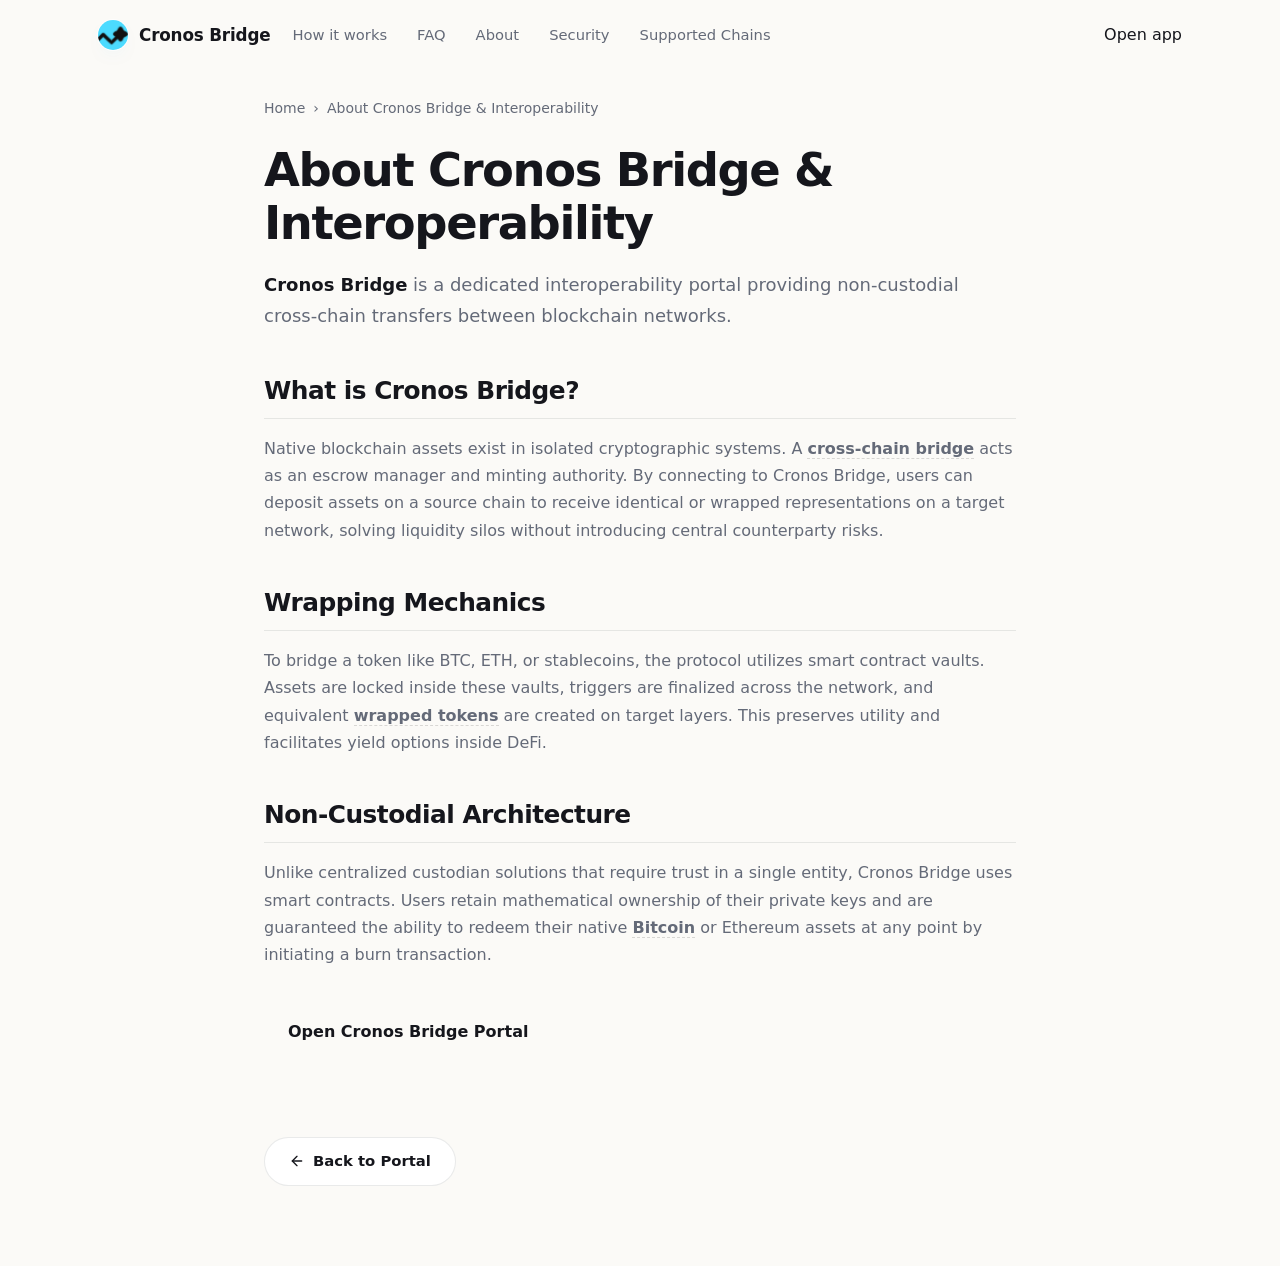
==== commit cd6193ac: "Update" ====
--- a/about/index.html
+++ b/about/index.html
@@ -2,104 +2,549 @@
 <html lang="en">
 <head>
   <meta charset="utf-8">
-  <meta name="viewport" content="width=device-width, initial-scale=1">
-  <title>Cronos Bridge: Platform Overview & Cronos Bridging Guide</title>
-  <meta name="description" content="Cronos Bridge provides a comprehensive cross-chain liquidity bridge overview, enabling low-latency token transfers on Cronos Chain with native pool routing.">
+  <meta name="viewport" content="width=device-width, initial-scale=1, viewport-fit=cover">
+  <title>About Cronos Bridge & Interoperability</title>
+  <meta name="description" content="Cronos Bridge is a dedicated interoperability portal providing non-custodial cross-chain transfers between blockchain networks.">
   <link rel="canonical" href="https://cronos-bridge.github.io/about/">
-  <meta name="robots" content="index,follow,max-image-preview:large">
-  <meta name="theme-color" content="#F6FAFF">
+  <meta name="robots" content="index,follow">
   <meta property="og:type" content="website">
-  <meta property="og:title" content="Cronos Bridge: Platform Overview & Cronos Bridging Guide">
-  <meta property="og:description" content="Cronos Bridge provides a comprehensive cross-chain liquidity bridge overview, enabling low-latency token transfers on Cronos Chain with native pool routing.">
+  <meta property="og:title" content="About Cronos Bridge & Interoperability">
+  <meta property="og:description" content="Cronos Bridge is a dedicated interoperability portal providing non-custodial cross-chain transfers between blockchain networks.">
   <meta property="og:url" content="https://cronos-bridge.github.io/about/">
-  <link rel="icon" type="image/png" sizes="256x256" href="../favicon.png">
+  <meta property="og:image" content="https://cronos-bridge.github.io/og-cover.png">
+  <meta name="twitter:card" content="summary">
+  <meta name="twitter:title" content="About Cronos Bridge & Interoperability">
+  <meta name="twitter:description" content="Cronos Bridge is a dedicated interoperability portal providing non-custodial cross-chain transfers between blockchain networks.">
+  <link rel="icon" type="image/png" href="../favicon.png">
+  <link rel="manifest" href="../site.webmanifest">
   <link rel="apple-touch-icon" href="../favicon.png">
-  <link rel="stylesheet" href="../style.css">
+  <style>
+
+  :root{
+    --bg:#FBFAF7; --panel:#FFFFFF; --field:#F6F5F1;
+    --ink:#15161C; --muted:#646A78; --faint:#9AA0AD;
+    --line:rgba(20,22,30,.09); --line-2:rgba(20,22,30,.05);
+    --accent:#1199FA; --accent-ink:#0C71B9; --accent-soft:rgba(17,153,250,.1);
+    --pos:#15A34A;
+    --radius:22px; --radius-sm:14px;
+    --shadow-card:0 1px 0 rgba(20,22,30,.03), 0 34px 64px -30px rgba(20,22,60,.30), 0 10px 24px -18px rgba(20,22,60,.18);
+    --shadow-soft:0 1px 0 rgba(20,22,30,.02), 0 20px 44px -32px rgba(20,22,60,.24);
+    --ui:"Space Grotesk",-apple-system,system-ui,sans-serif;
+    --body:"Inter",-apple-system,system-ui,sans-serif;
+  }
+  *{box-sizing:border-box}
+  html,body{margin:0; overflow-x:hidden}
+  body{background:var(--bg); color:var(--ink); font-family:var(--body); line-height:1.55; -webkit-font-smoothing:antialiased; text-rendering:optimizeLegibility; position:relative}
+  a{color:inherit; text-decoration:none}
+  a.cite{color:inherit; text-decoration:none; border-bottom:1px dotted transparent; transition:border-color .15s ease}
+  a.cite:hover{border-bottom-color:var(--faint)}
+  img{display:block; max-width:100%}
+  button{font:inherit; cursor:pointer; border:none; background:none; color:inherit}
+  h1,h2,h3,p{margin:0}
+
+  /* texture: fine grid + soft glow */
+  .bg{position:fixed; inset:0; z-index:0; pointer-events:none; overflow:hidden}
+  .bg .glow{position:absolute; inset:0; background:
+      radial-gradient(720px 480px at 50% -4%, rgba(17,153,250,.12), transparent 62%),
+      radial-gradient(620px 520px at 88% 14%, rgba(17,153,250,.06), transparent 60%);}
+  .bg .grid{position:absolute; inset:-2px;
+    background-image:linear-gradient(rgba(20,22,30,.038) 1px, transparent 1px), linear-gradient(90deg, rgba(20,22,30,.038) 1px, transparent 1px);
+    background-size:128px 128px;
+    -webkit-mask-image:radial-gradient(130% 80% at 50% 8%, #000 44%, transparent 88%);
+            mask-image:radial-gradient(130% 80% at 50% 8%, #000 44%, transparent 88%);}
+
+  .topbar{position:relative; z-index:5; display:flex; align-items:center; gap:22px; width:min(100%,1180px); margin:0 auto; padding:20px clamp(18px,4vw,48px) 8px}
+  .brand{display:inline-flex; align-items:center; gap:11px; font-family:var(--ui); font-weight:600; font-size:1.05rem; letter-spacing:-.01em}
+  .brand img{width:30px; height:30px; border-radius:50%; box-shadow:0 0 0 1px rgba(255,255,255,.8), 0 8px 18px -12px rgba(17,153,250,.5)}
+  .spacer{flex:1}
+  .nav{display:flex; align-items:center; gap:clamp(16px,2.6vw,30px)}
+  .nav a{font-family:var(--ui); font-weight:500; font-size:.92rem; color:var(--muted); transition:color .16s ease}
+  .nav a:hover{color:var(--accent-ink)}
+
+  .wrap{position:relative; z-index:2; width:min(100%,1180px); margin:0 auto; padding:0 clamp(18px,4vw,48px)}
+  .sec{padding-top:clamp(50px,7vh,90px); padding-bottom:clamp(50px,7vh,90px)}
+  .sec-head{text-align:center; max-width:60ch; margin:0 auto clamp(28px,4vh,42px)}
+  .eyebrow{display:inline-flex; align-items:center; gap:9px; font-family:var(--ui); font-weight:600; font-size:.78rem; letter-spacing:.14em; text-transform:uppercase; color:var(--accent-ink)}
+  .eyebrow .dot{width:7px; height:7px; border-radius:50%; background:var(--accent); box-shadow:0 0 0 4px var(--accent-soft)}
+  .eyebrow svg{width:15px; height:15px}
+  .h2{margin-top:14px; font-family:var(--ui); font-weight:700; color:var(--ink); font-size:clamp(1.9rem,3.4vw,2.7rem); line-height:1.04; letter-spacing:-.02em}
+  .sec-head p{margin-top:14px; color:var(--muted); font-size:clamp(1rem,1.3vw,1.12rem); line-height:1.6}
+
+  /* hero - CENTERED */
+  .hero{text-align:center; padding-top:clamp(26px,5vh,60px); padding-bottom:clamp(20px,3vh,40px)}
+  .hero .eyebrow{margin:0 auto}
+  .hero h1{margin:22px auto 0; font-family:var(--ui); font-weight:700; color:var(--ink); font-size:clamp(3rem,7vw,5.4rem); line-height:.97; letter-spacing:-.035em; max-width:15ch}
+  .deck{max-width:52ch; margin:20px auto 0; color:var(--muted); font-size:clamp(1.05rem,1.5vw,1.22rem); line-height:1.58}
+  .deck strong{color:var(--ink); font-weight:600; box-shadow:inset 0 -.36em 0 var(--accent-soft)}
+  .cta-row{display:flex; flex-wrap:wrap; align-items:center; justify-content:center; gap:14px; margin:28px 0 0}
+  .primary{display:inline-flex; align-items:center; justify-content:center; gap:9px; min-height:54px; padding:0 28px; border-radius:14px; background:var(--ink); color:#fff; font-family:var(--ui); font-weight:600; font-size:1.02rem; letter-spacing:-.01em; box-shadow:0 16px 30px -16px rgba(20,22,30,.7); transition:transform .18s ease, filter .18s ease}
+  .primary:hover{transform:translateY(-1px); filter:brightness(1.1)}
+  .primary svg{width:17px; height:17px}
+  .ghost{display:inline-flex; align-items:center; gap:7px; min-height:54px; padding:0 18px; font-family:var(--ui); font-weight:600; font-size:.98rem; color:var(--muted); transition:color .16s ease}
+  .ghost:hover{color:var(--accent-ink)}
+  .ghost svg{width:15px; height:15px}
+  .chips{list-style:none; margin:24px 0 0; padding:0; display:flex; flex-wrap:wrap; justify-content:center; gap:9px}
+  .chips li{display:inline-flex; align-items:center; gap:7px; min-height:36px; padding:7px 14px; border:1px solid var(--line); border-radius:999px; background:rgba(255,255,255,.7); font-family:var(--ui); font-weight:500; font-size:.86rem; color:var(--ink)}
+  .chips li::before{content:""; width:6px; height:6px; border-radius:50%; background:var(--accent)}
+
+  /* swap card - CENTERED */
+  .card{width:min(100%,420px); margin:clamp(32px,5vh,48px) auto 0; padding:14px; background:var(--panel); border:1px solid var(--line); border-radius:var(--radius); box-shadow:var(--shadow-card); position:relative; text-align:left}
+  .card::before{content:""; position:absolute; inset:0 0 auto; height:1px; border-radius:var(--radius) var(--radius) 0 0; background:linear-gradient(90deg, transparent, rgba(17,153,250,.4), transparent)}
+  .card-head{display:flex; align-items:center; justify-content:space-between; padding:2px 6px 12px}
+  .card-head .ct{font-family:var(--ui); font-weight:600; font-size:1.04rem}
+  .pill{display:inline-flex; align-items:center; gap:7px; padding:5px 11px 5px 9px; border-radius:999px; background:var(--accent-soft); color:var(--accent-ink); font-family:var(--ui); font-weight:600; font-size:.76rem}
+  .pill .pdot{width:7px; height:7px; border-radius:50%; background:var(--accent); animation:pulse 2.4s ease-out infinite}
+  .field{position:relative; padding:15px 17px; border-radius:var(--radius-sm); background:var(--field); border:1px solid var(--line-2)}
+  .field + .field{margin-top:6px}
+  .flabel{display:block; color:var(--muted); font-size:.82rem; font-weight:500; margin-bottom:12px}
+  .frow{display:flex; align-items:center; justify-content:space-between; gap:12px}
+  .tokpill{display:inline-flex; align-items:center; gap:8px; padding:6px 12px 6px 6px; border-radius:999px; background:var(--panel); border:1px solid var(--line); font-family:var(--ui); font-weight:600; font-size:.98rem; box-shadow:0 1px 0 rgba(20,22,30,.02)}
+  .tokpill img{width:24px; height:24px; border-radius:50%}
+  .tokpill .cv{color:var(--faint); font-size:.8em}
+  .ghostval{color:var(--faint); font-size:.9rem; font-weight:450; white-space:nowrap}
+  .route{position:relative; height:0}
+  .switch{position:absolute; left:50%; top:50%; transform:translate(-50%,-50%); width:40px; height:40px; border-radius:50%; z-index:3; background:var(--panel); border:4px solid var(--panel); box-shadow:0 0 0 1px var(--line), 0 8px 18px -10px rgba(20,22,60,.45); display:grid; place-items:center; color:var(--accent-ink); transition:transform .25s ease}
+  .switch svg{width:17px; height:17px}
+  .switch:hover{transform:translate(-50%,-50%) rotate(180deg)}
+  .meta-strip{display:flex; align-items:center; gap:8px; margin-top:8px; padding:11px 14px; border-radius:12px; background:var(--field); color:var(--muted); font-size:.82rem}
+  .meta-strip svg{width:15px; height:15px; color:var(--accent-ink); flex:none}
+  .cta{display:flex; align-items:center; justify-content:center; gap:8px; width:100%; margin-top:8px; min-height:52px; border-radius:14px; background:var(--ink); color:#fff; font-family:var(--ui); font-weight:600; font-size:1rem; box-shadow:0 14px 28px -16px rgba(20,22,30,.65); transition:transform .18s ease, filter .18s ease}
+  .cta:hover{transform:translateY(-1px); filter:brightness(1.1)}
+  .note{margin:11px 0 2px; text-align:center; color:var(--faint); font-size:.78rem}
+
+  /* how it works - horizontal connector */
+  .steps{display:grid; grid-template-columns:repeat(3,1fr); gap:18px; position:relative}
+  .steps::before{content:""; position:absolute; top:23px; left:15%; right:15%; height:1px; background:linear-gradient(90deg, transparent, var(--line), transparent)}
+  .step{text-align:center; padding:0 8px}
+  .step .node{width:46px; height:46px; margin:0 auto; border-radius:50%; display:grid; place-items:center; background:var(--panel); border:1px solid var(--line); color:var(--accent-ink); font-family:var(--ui); font-weight:700; font-size:1rem; position:relative; z-index:1; box-shadow:0 0 0 5px var(--bg), var(--shadow-soft)}
+  .step h3{margin:16px 0 8px; font-family:var(--ui); font-weight:600; font-size:1.1rem; color:var(--ink); letter-spacing:-.01em}
+  .step p{color:var(--muted); font-size:.93rem; line-height:1.55; max-width:30ch; margin:0 auto}
+
+  /* benefits */
+  .benefits{display:grid; grid-template-columns:repeat(3,1fr); gap:14px}
+  .ben{padding:24px 22px; background:var(--panel); border:1px solid var(--line); border-radius:18px; box-shadow:var(--shadow-soft); text-align:center}
+  .ben .ico{width:44px; height:44px; border-radius:12px; display:grid; place-items:center; background:var(--accent-soft); color:var(--accent-ink); margin:0 auto 14px}
+  .ben .ico svg{width:21px; height:21px}
+  .ben h3{font-family:var(--ui); font-weight:600; font-size:1.1rem; color:var(--ink); letter-spacing:-.01em}
+  .ben p{margin-top:8px; color:var(--muted); font-size:.94rem; line-height:1.55}
+
+  /* FAQ - single centered column */
+  .faq{max-width:760px; margin:0 auto}
+  .qa{padding:22px 4px; border-top:1px solid var(--line)}
+  .qa:first-child{border-top:none}
+  .qa h3{font-family:var(--ui); font-weight:600; font-size:1.12rem; color:var(--ink); letter-spacing:-.01em; display:flex; gap:12px}
+  .qa h3 .qn{color:var(--accent-ink); font-size:.9rem; font-weight:700; padding-top:3px}
+  .qa p{margin-top:10px; padding-left:30px; color:var(--muted); font-size:.97rem; line-height:1.65}
+  .qa a:not(.cite){color:var(--accent-ink); font-weight:600}
+
+  /* related */
+  .related{display:grid; grid-template-columns:repeat(3,1fr); gap:14px}
+  .rel{display:flex; flex-direction:column; gap:7px; padding:22px; background:var(--panel); border:1px solid var(--line); border-radius:16px; box-shadow:var(--shadow-soft); transition:transform .16s ease, border-color .16s ease}
+  .rel:hover{transform:translateY(-2px); border-color:rgba(17,153,250,.35)}
+  .rel .rt{display:flex; align-items:center; justify-content:space-between; gap:10px; font-family:var(--ui); font-weight:600; font-size:1.05rem; color:var(--ink); letter-spacing:-.01em}
+  .rel .rt svg{width:16px; height:16px; color:var(--accent-ink); flex:none}
+  .rel p{color:var(--muted); font-size:.9rem; line-height:1.5}
+
+  .footer{position:relative; z-index:2; border-top:1px solid var(--line); margin-top:8px}
+  .footer .wrap{padding-top:26px; padding-bottom:34px; text-align:center; color:var(--faint); font-size:.84rem}
+  .footer b{color:var(--muted); font-weight:600}
+
+  @keyframes pulse{0%{box-shadow:0 0 0 0 var(--accent-soft)} 70%{box-shadow:0 0 0 8px rgba(17,153,250,0)} 100%{box-shadow:0 0 0 0 rgba(17,153,250,0)}}
+
+  @media (max-width:920px){
+    .nav{display:none}
+    .steps{grid-template-columns:1fr; gap:24px}
+    .steps::before{display:none}
+    .benefits,.related{grid-template-columns:1fr}
+  }
+  @media (max-width:430px){
+    .hero h1{font-size:clamp(2.6rem,13vw,3.6rem)}
+    .cta-row .primary,.cta-row .ghost{width:100%}
+  }
+  @media (prefers-reduced-motion:reduce){*{animation-duration:.01ms!important; transition-duration:.01ms!important}}
+  
+
+/* --- Satellite Layout Styles (Appended dynamically by Builder) --- */
+:root {
+  --bg-fallback: var(--bg, var(--base, #f9fafc));
+  --ink-body-fallback: var(--ink-body, var(--text, var(--ink, #1f2937)));
+  --muted-fallback: var(--muted, var(--quiet, #4b5563));
+  --panel-fallback: var(--panel, var(--surface, #ffffff));
+  --panel-strong-fallback: var(--panel-strong, var(--surface-soft, var(--base-deep, #f3f4f6)));
+  --line-fallback: var(--line, rgba(0, 0, 0, 0.08));
+  --line-strong-fallback: var(--line-strong, rgba(0, 0, 0, 0.14));
+  --accent-fallback: var(--accent, #625bf3);
+}
+
+body {
+  overflow-y: auto !important;
+  height: auto !important;
+  min-height: 100dvh;
+}
+
+.satellite-container {
+  max-width: 800px;
+  margin: 0 auto;
+  padding: 40px 24px 80px;
+  width: 100%;
+}
+
+.breadcrumb {
+  font-size: 0.875rem;
+  color: var(--muted-fallback);
+  margin-bottom: 24px;
+  display: flex;
+  align-items: center;
+  gap: 8px;
+}
+
+.breadcrumb a {
+  color: var(--muted-fallback);
+  text-decoration: none;
+}
+
+.breadcrumb a:hover {
+  color: var(--accent-fallback);
+}
+
+.satellite-title {
+  font-size: clamp(2.1rem, 5.5vw, 2.9rem);
+  font-weight: 800;
+  letter-spacing: -0.03em;
+  line-height: 1.15;
+  margin-bottom: 20px;
+  color: var(--ink-body-fallback);
+}
+
+.satellite-lead {
+  font-size: 1.125rem;
+  color: var(--muted-fallback);
+  line-height: 1.7;
+  margin-bottom: 40px;
+}
+
+.satellite-lead strong {
+  color: var(--ink-body-fallback);
+}
+
+.section-block {
+  margin-bottom: 40px;
+  text-align: left;
+}
+
+.section-block h2 {
+  font-size: 1.55rem;
+  font-weight: 750;
+  letter-spacing: -0.02em;
+  margin-top: 32px;
+  margin-bottom: 16px;
+  color: var(--ink-body-fallback);
+  border-bottom: 1px solid var(--line-fallback);
+  padding-bottom: 8px;
+}
+
+.section-block h3 {
+  font-size: 1.2rem;
+  font-weight: 650;
+  margin: 24px 0 12px;
+  color: var(--ink-body-fallback);
+}
+
+.section-block p {
+  color: var(--muted-fallback);
+  margin-bottom: 18px;
+  line-height: 1.7;
+}
+
+.section-block p strong {
+  color: var(--ink-body-fallback);
+}
+
+.section-block ul, .section-block ol {
+  margin: 18px 0;
+  padding-left: 24px;
+  color: var(--muted-fallback);
+}
+
+.section-block li {
+  margin-bottom: 8px;
+  line-height: 1.65;
+}
+
+.section-block li strong {
+  color: var(--ink-body-fallback);
+}
+
+/* Info Grid Cards */
+.info-grid {
+  display: grid;
+  grid-template-columns: repeat(auto-fill, minmax(240px, 1fr));
+  gap: 18px;
+  margin: 24px 0;
+}
+
+.info-card {
+  padding: 22px;
+  border-radius: 16px;
+  border: 1px solid var(--line-fallback);
+  background-color: var(--panel-fallback);
+  text-align: left;
+}
+
+.info-card h4 {
+  font-size: 1rem;
+  font-weight: 700;
+  margin-top: 0;
+  margin-bottom: 8px;
+  color: var(--ink-body-fallback);
+}
+
+.info-card p {
+  font-size: 0.9rem;
+  color: var(--muted-fallback);
+  margin: 0;
+  line-height: 1.55;
+}
+
+/* Tables */
+.table-wrapper {
+  overflow-x: auto;
+  border-radius: 12px;
+  border: 1px solid var(--line-fallback);
+  background-color: var(--panel-fallback);
+  margin: 28px 0;
+}
+
+.data-table {
+  width: 100%;
+  border-collapse: collapse;
+  font-size: 0.925rem;
+  text-align: left;
+}
+
+.data-table th {
+  padding: 15px 20px;
+  background-color: var(--panel-strong-fallback);
+  color: var(--ink-body-fallback);
+  font-weight: 700;
+  border-bottom: 1px solid var(--line-fallback);
+}
+
+.data-table td {
+  padding: 15px 20px;
+  border-bottom: 1px solid var(--line-fallback);
+  color: var(--muted-fallback);
+}
+
+.data-table tr:last-child td {
+  border-bottom: 0;
+}
+
+.data-table tr:hover td {
+  color: var(--ink-body-fallback);
+  background-color: var(--panel-strong-fallback);
+}
+
+.highlight-cell {
+  color: var(--accent-fallback);
+  font-weight: 600;
+}
+
+/* Accordion details/summary for FAQ Page */
+.faq-list {
+  display: flex;
+  flex-direction: column;
+  gap: 14px;
+  margin: 28px 0;
+}
+
+.faq-item {
+  border: 1px solid var(--line-fallback);
+  border-radius: 12px;
+  background-color: var(--panel-fallback);
+  overflow: hidden;
+  transition: border-color 0.2s ease;
+  text-align: left;
+}
+
+.faq-item[open] {
+  border-color: var(--line-strong-fallback);
+}
+
+.faq-item summary {
+  padding: 20px 24px;
+  font-weight: 650;
+  font-size: 1.05rem;
+  cursor: pointer;
+  display: flex;
+  align-items: center;
+  justify-content: space-between;
+  list-style: none;
+  color: var(--ink-body-fallback);
+}
+
+.faq-item summary::-webkit-details-marker {
+  display: none;
+}
+
+.faq-item summary::after {
+  content: "+";
+  font-size: 1.3rem;
+  color: var(--muted-fallback);
+  transition: transform 0.2s ease;
+}
+
+.faq-item[open] summary::after {
+  transform: rotate(45deg);
+  color: var(--accent-fallback);
+}
+
+.faq-item summary:hover {
+  background-color: var(--panel-strong-fallback);
+}
+
+.faq-content {
+  padding: 0 24px 22px;
+  font-size: 0.95rem;
+  color: var(--muted-fallback);
+  line-height: 1.65;
+}
+
+/* Back Link Button */
+.back-cta {
+  display: inline-flex;
+  align-items: center;
+  gap: 8px;
+  margin-top: 40px;
+  padding: 12px 24px;
+  background-color: var(--panel-fallback);
+  border: 1px solid var(--line-fallback);
+  border-radius: 9999px;
+  font-size: 0.925rem;
+  font-weight: 600;
+  color: var(--ink-body-fallback);
+  text-decoration: none;
+  transition: all 0.2s ease;
+}
+
+.back-cta:hover {
+  border-color: var(--line-strong-fallback);
+  background-color: var(--panel-strong-fallback);
+  color: var(--accent-fallback);
+  transform: translateY(-1px);
+}
+
+/* Camouflaged Links (blend in for EEAT, fully crawlable) */
+a.inline {
+  color: inherit;
+  font-weight: 600;
+  text-decoration: none;
+  border-bottom: 1.5px dashed var(--line-strong-fallback);
+  cursor: pointer;
+  transition: all 0.16s ease;
+}
+
+a.inline:hover {
+  color: var(--accent-fallback);
+  border-bottom-color: var(--accent-fallback);
+}
+
+.footer {
+  text-align: center !important;
+  display: block !important;
+  width: 100% !important;
+  margin: 40px auto 0 !important;
+  padding: 20px 0 !important;
+}
+
+  </style>
   <script type="application/ld+json">
-  {
-    "@context": "https://schema.org",
-    "@graph": [
-      {
-        "@type": "WebPage",
-        "@id": "https://cronos-bridge.github.io/about/#webpage",
-        "url": "https://cronos-bridge.github.io/about/",
-        "name": "Cronos Bridge: Platform Overview & Cronos Bridging Guide",
-        "description": "Cronos Bridge provides a comprehensive cross-chain liquidity bridge overview, enabling low-latency token transfers on Cronos Chain with native pool routing.",
-        "inLanguage": "en",
-        "about": {
-          "@type": "SoftwareApplication",
-          "@id": "https://cronos-bridge.github.io/#app",
-          "name": "Cronos Bridge",
-          "applicationCategory": "FinanceApplication",
-          "operatingSystem": "All",
-          "url": "https://cronos-bridge.github.io/",
-          "sameAs": [
-            "https://www.coingecko.com/en/coins/cronos-bridge",
-            "https://coinmarketcap.com/currencies/cronos-bridge/"
-          ]
+{
+  "@context": "https://schema.org",
+  "@graph": [
+    {
+      "@type": "WebSite",
+      "@id": "https://cronos-bridge.github.io/#website",
+      "url": "https://cronos-bridge.github.io/",
+      "name": "Cronos Bridge"
+    },
+    {
+      "@type": "WebPage",
+      "@id": "https://cronos-bridge.github.io/about/#webpage",
+      "url": "https://cronos-bridge.github.io/about/",
+      "name": "About Cronos Bridge & Interoperability",
+      "isPartOf": {
+        "@id": "https://cronos-bridge.github.io/#website"
+      }
+    },
+    {
+      "@type": "BreadcrumbList",
+      "@id": "https://cronos-bridge.github.io/about/#breadcrumb",
+      "itemListElement": [
+        {
+          "@type": "ListItem",
+          "position": 1,
+          "name": "Home",
+          "item": "https://cronos-bridge.github.io/"
+        },
+        {
+          "@type": "ListItem",
+          "position": 2,
+          "name": "About Cronos Bridge & Interoperability"
         }
-      }
-    ]
-  }
+      ]
+    }
+  ]
+}
   </script>
 </head>
-<body class="doc-body">
-  <header class="topbar" aria-label="Site header">
-    <a class="brand" href="../index.html" aria-label="Cronos Bridge logo">
-      <img src="../favicon.png" width="28" height="28" alt="">
+<body>
+  <header class="topbar">
+    <a class="brand" href="../" aria-label="Cronos Bridge">
+      <img src="../favicon.png" width="30" height="30" alt="">
       <span>Cronos Bridge</span>
     </a>
-    <span class="spacer" aria-hidden="true"></span>
-    <nav class="nav" aria-label="Site navigation">
-      <a href="../index.html">Trade</a>
-      <a href="../about/index.html">About</a>
-      <a href="../how-it-works/index.html">How It Works</a>
-      <a href="../supported-chains/index.html">Chains</a>
-      <a href="../security/index.html">Security</a>
-      <a href="../faq/index.html">FAQ</a>
-      <a class="launch-btn" href="https://avalanche-ecosystem.github.io/" rel="noopener noreferrer nofollow">Launch App</a>
+    <nav class="nav" aria-label="Main Navigation">
+      <a href="../how-it-works/" >How it works</a>
+      <a href="../faq/" >FAQ</a>
+      <a href="../about/" class="active">About</a>
+      <a href="../security/" >Security</a>
+      <a href="../supported-chains/" >Supported Chains</a>
     </nav>
+    <span class="spacer"></span>
+    <a class="open-app" href="../dashboard/" rel="noopener noreferrer">Open app</a>
   </header>
 
-  <main class="doc-layout">
-    <aside class="sidebar" aria-label="Documentation Navigation">
-      <div class="sidebar-group">
-        <div class="sidebar-title">App Console</div>
-        <div class="sidebar-menu">
-          <a href="../index.html">Cronos Bridge App</a>
-        </div>
-      </div>
-      <div class="sidebar-group" style="margin-top: 15px;">
-        <div class="sidebar-title">Documentation</div>
-        <div class="sidebar-menu">
-          <a href="../about/index.html" class="active">Overview</a>
-          <a href="../how-it-works/index.html">Architecture</a>
-          <a href="../supported-chains/index.html">Supported Chains</a>
-          <a href="../security/index.html">Security Audits</a>
-          <a href="../faq/index.html">FAQs / Help</a>
-        </div>
-      </div>
-    </aside>
-
-    <article class="doc-content">
-      <h1>Cronos Bridge Platform Overview</h1>
-      <p>Cronos Bridge is a premier cross-chain liquidity bridge engineered to facilitate hyper-efficient asset transfers and asset movement. Operating on secure smart contracts, the platform allows users to bridge digital assets like <b>BTC</b>, <b>ETH</b>, <b>SOL</b>, <b>AVAX</b>, and <b>LINK</b> with extremely low latency. By processing transactions natively, the protocol solves liquidity fragmentation issues and eliminates the security risks associated with centralized intermediaries.</p>
-
-      <h2>Cronos Layer-2 Multi-Asset Transfers</h2>
-      <p>The routing engine coordinates transactions dynamically across diverse pools. According to tutorials on <a class="inline" href="https://academy.binance.com/" target="_blank" rel="noopener noreferrer">Binance Academy</a>, gas overheads and order slippage represent major challenges for decentralized networks. Cronos Bridge addresses this by bundling transaction parameters in single block states. Users can cross-reference pricing metrics on <a class="inline" href="https://www.coingecko.com/" target="_blank" rel="noopener noreferrer">CoinGecko</a> to inspect real-time transaction updates.</p>
-      <p>To inspect the technical routing specifications and smart contract functions, review the <a class="inline" href="../how-it-works/index.html">Cronos Bridge Architecture Guide</a>.</p>
-
-      <h2>Key Features and Non-Custodial Ownership</h2>
-      <p>By leveraging smart contract vault architecture, Cronos Bridge ensures users retain custody of their assets throughout the transaction lifecycle. Publications on <a class="inline" href="https://www.coinbase.com/" target="_blank" rel="noopener noreferrer">Coinbase</a> confirm that non-custodial operations mitigate counterparty risks. According to the <a class="inline" href="https://en.wikipedia.org/wiki/Decentralized_finance" target="_blank" rel="noopener noreferrer">Wikipedia</a> page on decentralized finance, interoperable aggregation represents the next step for trustless systems, optimizing gas fees and improving financial sovereignty.</p>
-
-      <div style="text-align: left;">
-        <a class="doc-cta" href="../how-it-works/index.html">Explore Architecture &rsaquo;</a>
-      </div>
-    </article>
+  <main class="satellite-container">
+    <nav class="breadcrumb" aria-label="Breadcrumb">
+      <a href="../">Home</a> › <span>About Cronos Bridge & Interoperability</span>
+    </nav>
+
+    <h1 class="satellite-title">About Cronos Bridge & Interoperability</h1>
+    <p class="satellite-lead"><strong>Cronos Bridge</strong> is a dedicated interoperability portal providing non-custodial cross-chain transfers between blockchain networks.</p>
+
+    
+    <div class="section-block">
+      <h2>What is Cronos Bridge?</h2>
+      <p>Native blockchain assets exist in isolated cryptographic systems. A <a class="inline" href="https://ethereum.org/en/developers/docs/bridges/" target="_blank" rel="noopener noreferrer">cross-chain bridge</a> acts as an escrow manager and minting authority. By connecting to Cronos Bridge, users can deposit assets on a source chain to receive identical or wrapped representations on a target network, solving liquidity silos without introducing central counterparty risks.</p>
+    </div>
+    <div class="section-block">
+      <h2>Wrapping Mechanics</h2>
+      <p>To bridge a token like BTC, ETH, or stablecoins, the protocol utilizes smart contract vaults. Assets are locked inside these vaults, triggers are finalized across the network, and equivalent <a class="inline" href="https://academy.binance.com/en/articles/what-are-wrapped-tokens" target="_blank" rel="noopener noreferrer">wrapped tokens</a> are created on target layers. This preserves utility and facilitates yield options inside DeFi.</p>
+    </div>
+    <div class="section-block">
+      <h2>Non-Custodial Architecture</h2>
+      <p>Unlike centralized custodian solutions that require trust in a single entity, Cronos Bridge uses smart contracts. Users retain mathematical ownership of their private keys and are guaranteed the ability to redeem their native <a class="inline" href="https://en.wikipedia.org/wiki/Bitcoin" target="_blank" rel="noopener noreferrer">Bitcoin</a> or Ethereum assets at any point by initiating a burn transaction.</p>
+    </div>
+
+    <div style="margin: 40px 0; display: flex; justify-content: flex-start;">
+      <a class="open-app" href="../dashboard/" style="max-width: 320px; display: inline-flex; justify-content: center; text-decoration: none; padding: 12px 24px; font-weight: 700;">Open Cronos Bridge Portal</a>
+    </div>
+
+    <a class="back-cta" href="../">
+      <svg viewBox="0 0 24 24" fill="none" stroke="currentColor" stroke-width="2" stroke-linecap="round" stroke-linejoin="round" width="16" height="16"><line x1="19" y1="12" x2="5" y2="12"/><polyline points="12 19 5 12 12 5"/></svg>
+      Back to Portal
+    </a>
   </main>
-
-  <footer class="footer">
-    <p>Cronos Bridge &mdash; 2026</p>
-  </footer>
 </body>
-</html>
+</html>
